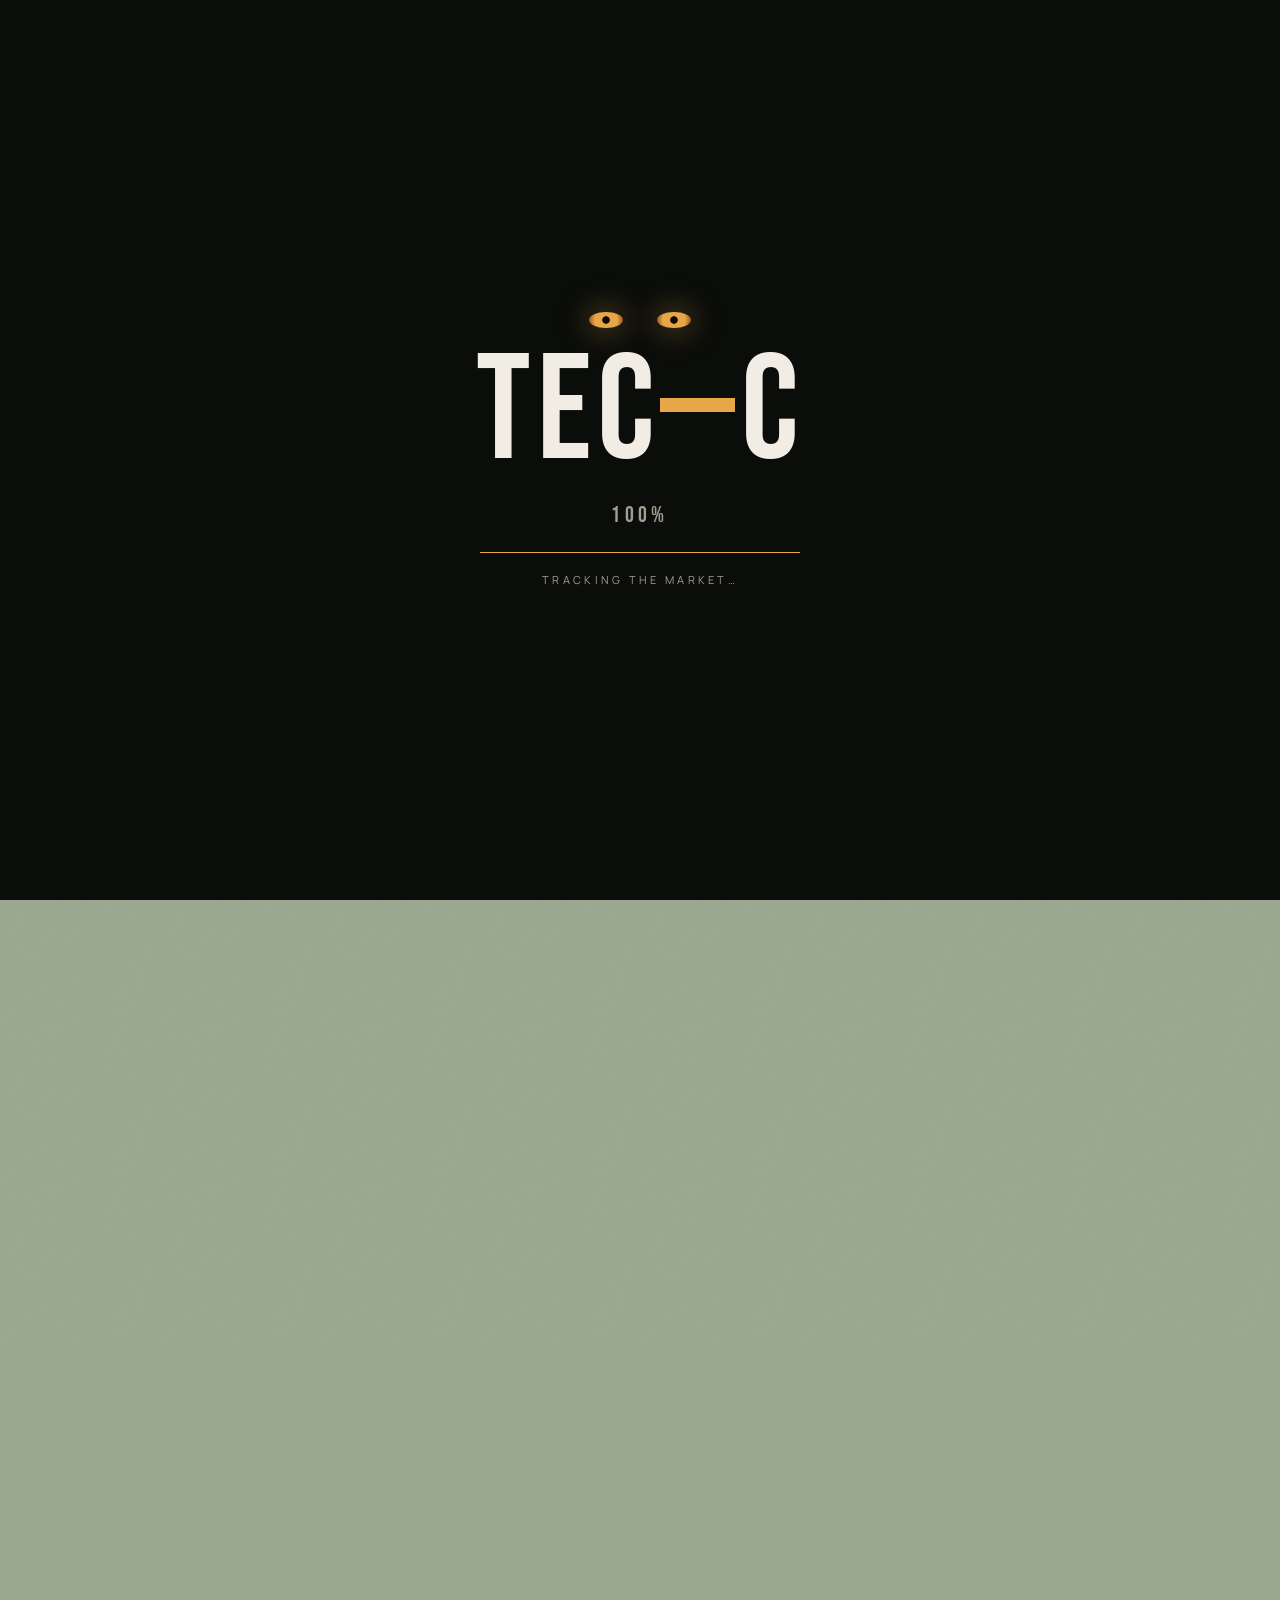
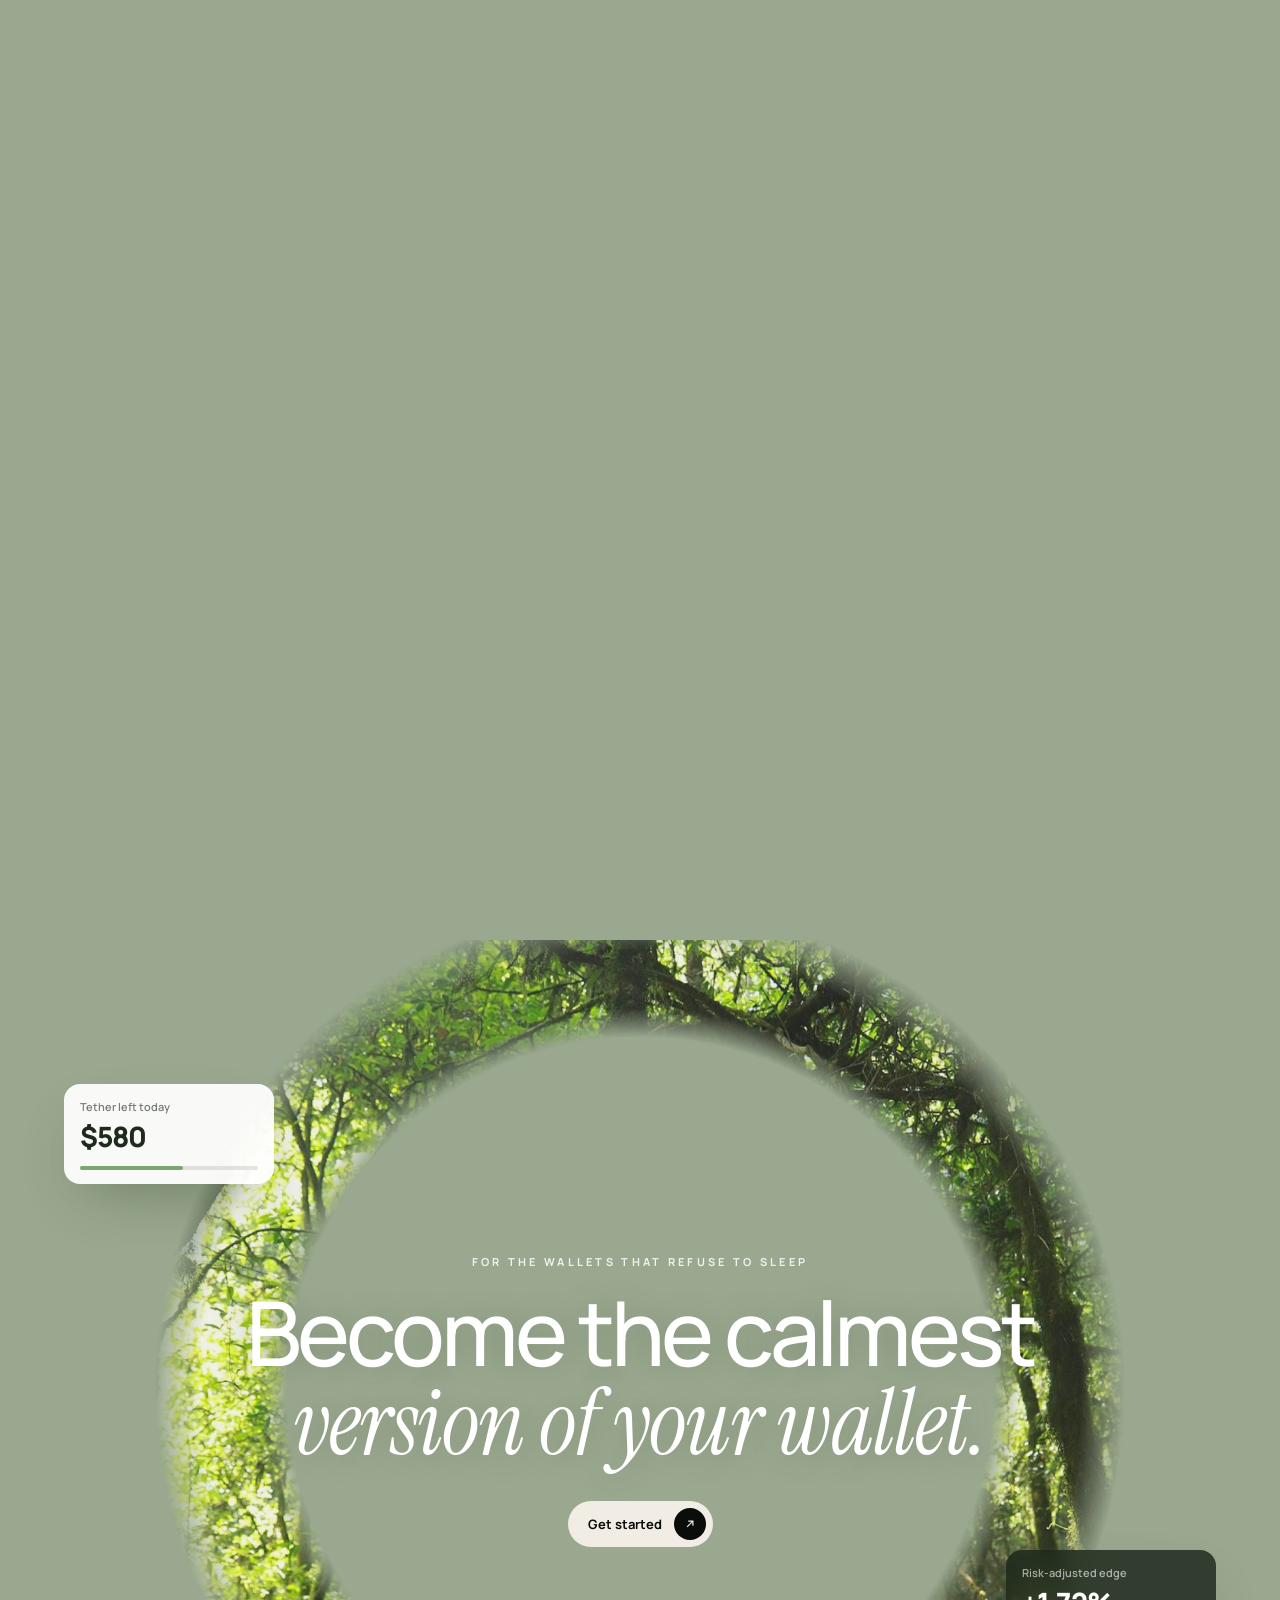
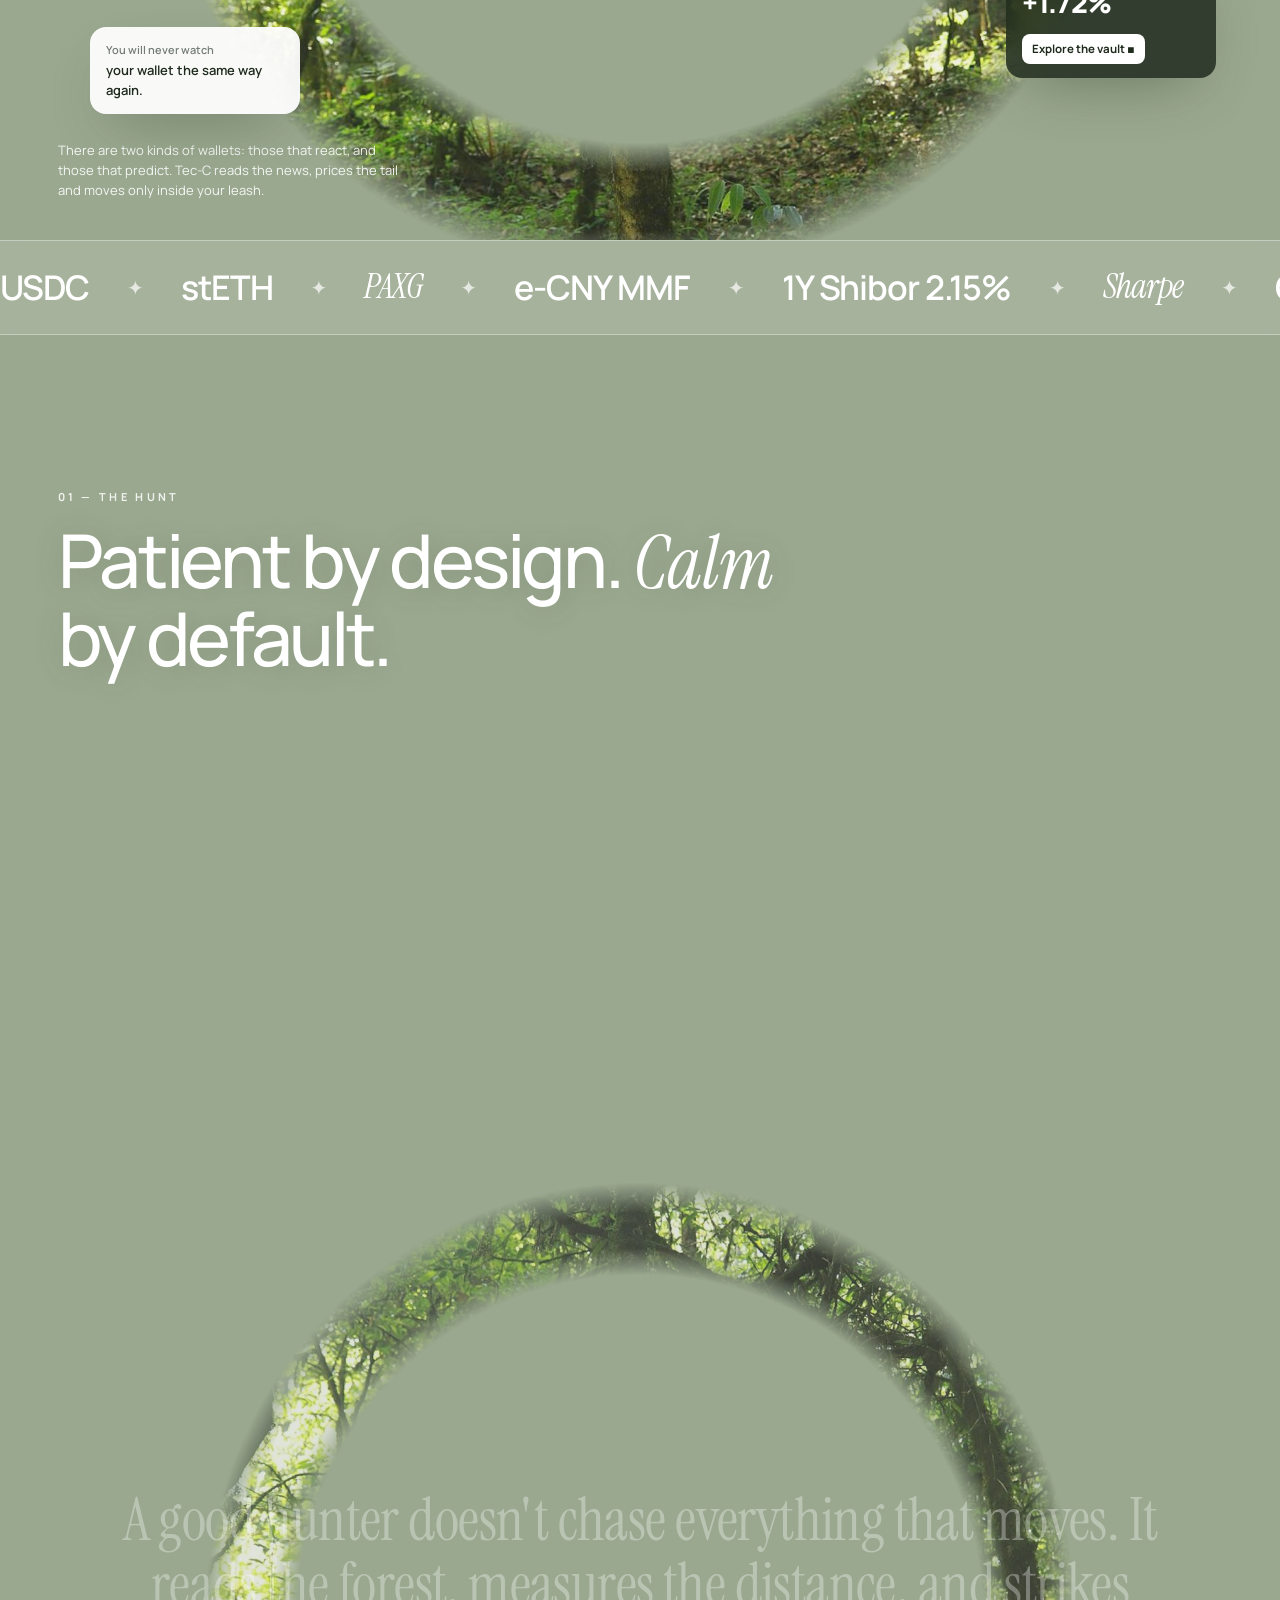
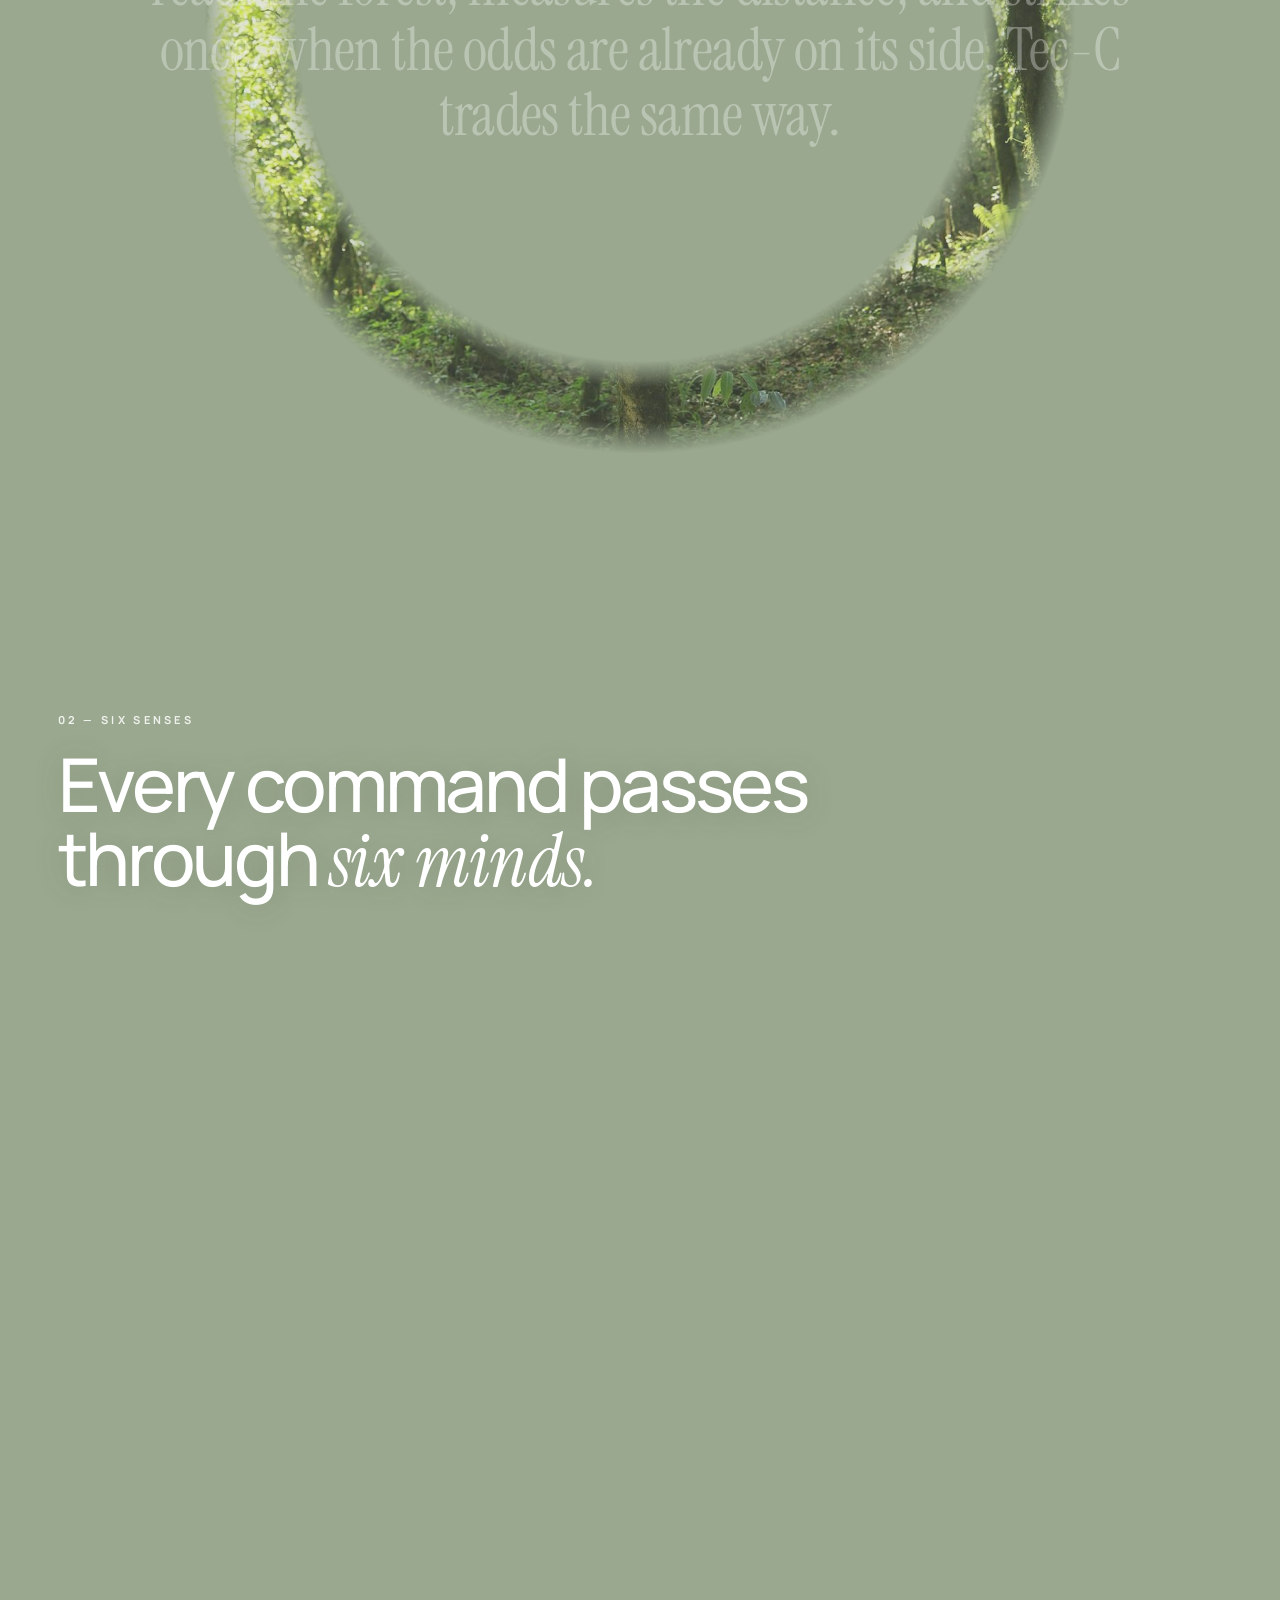
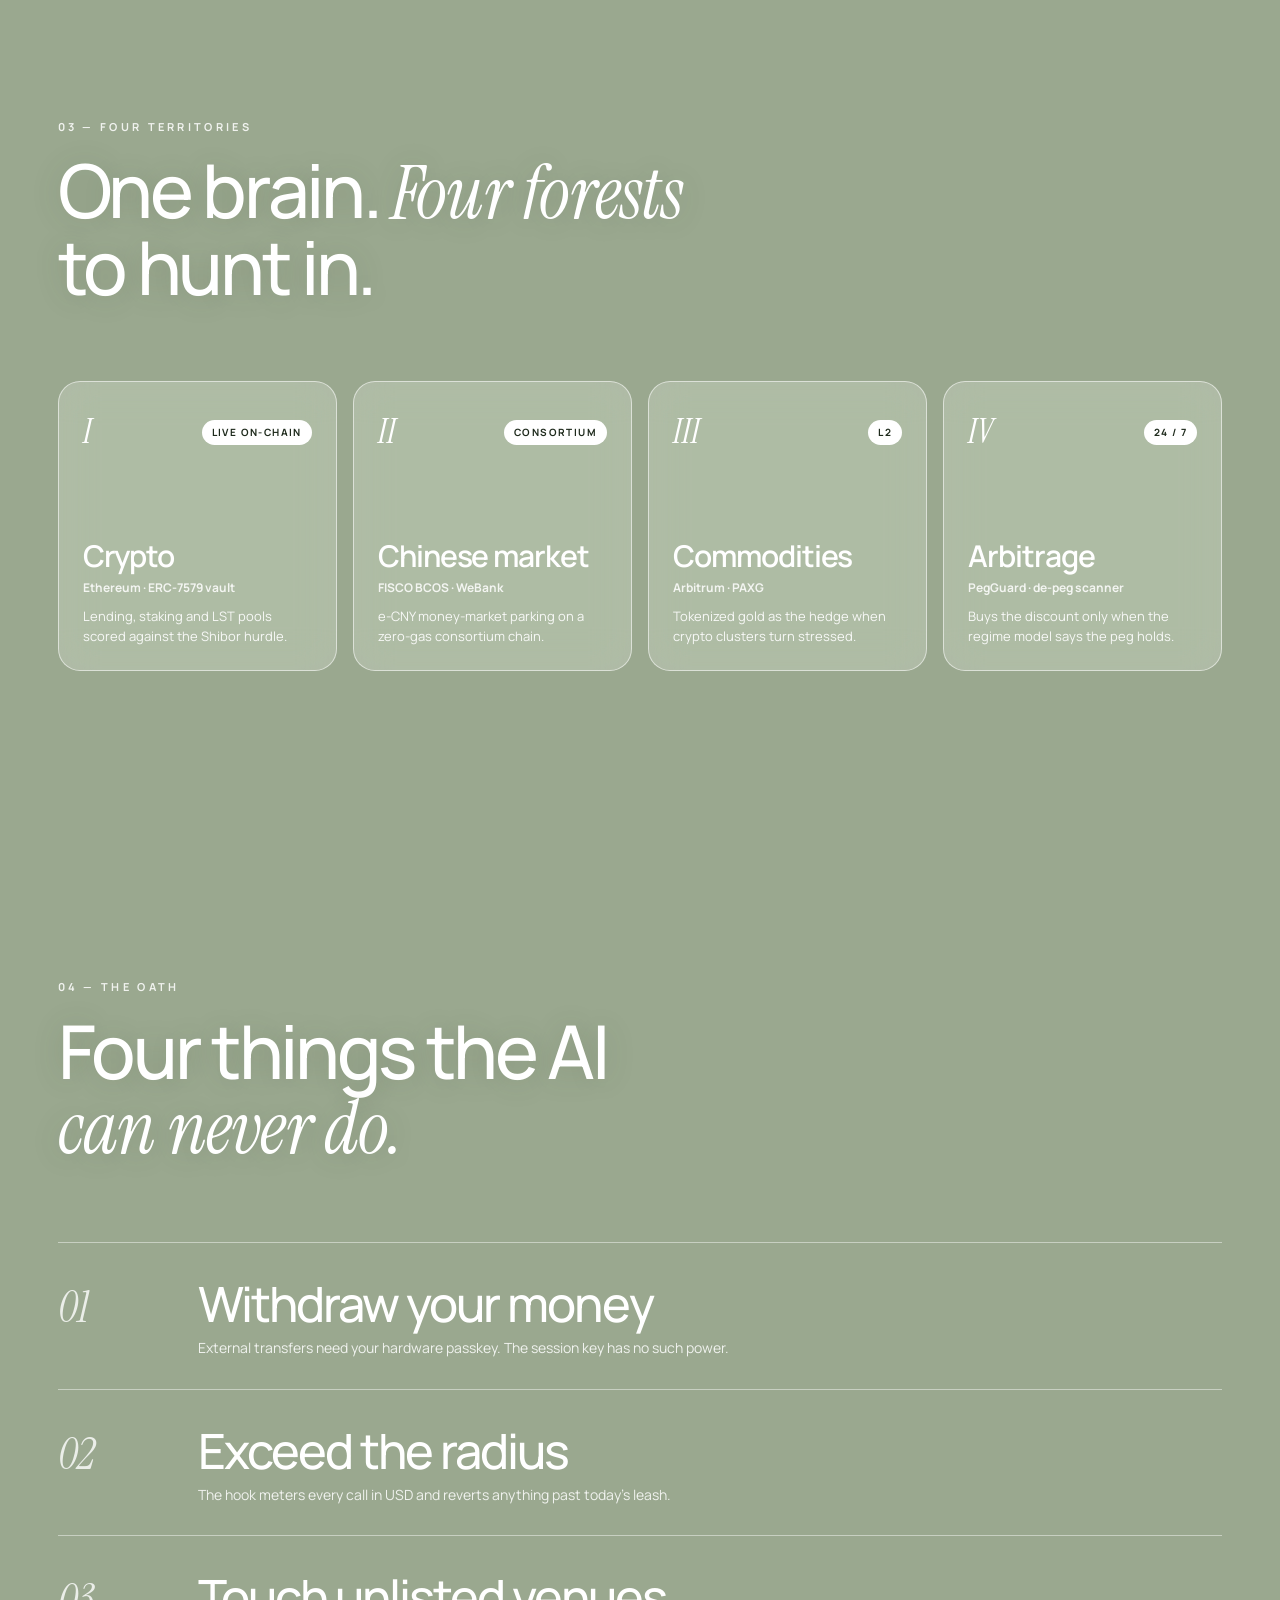
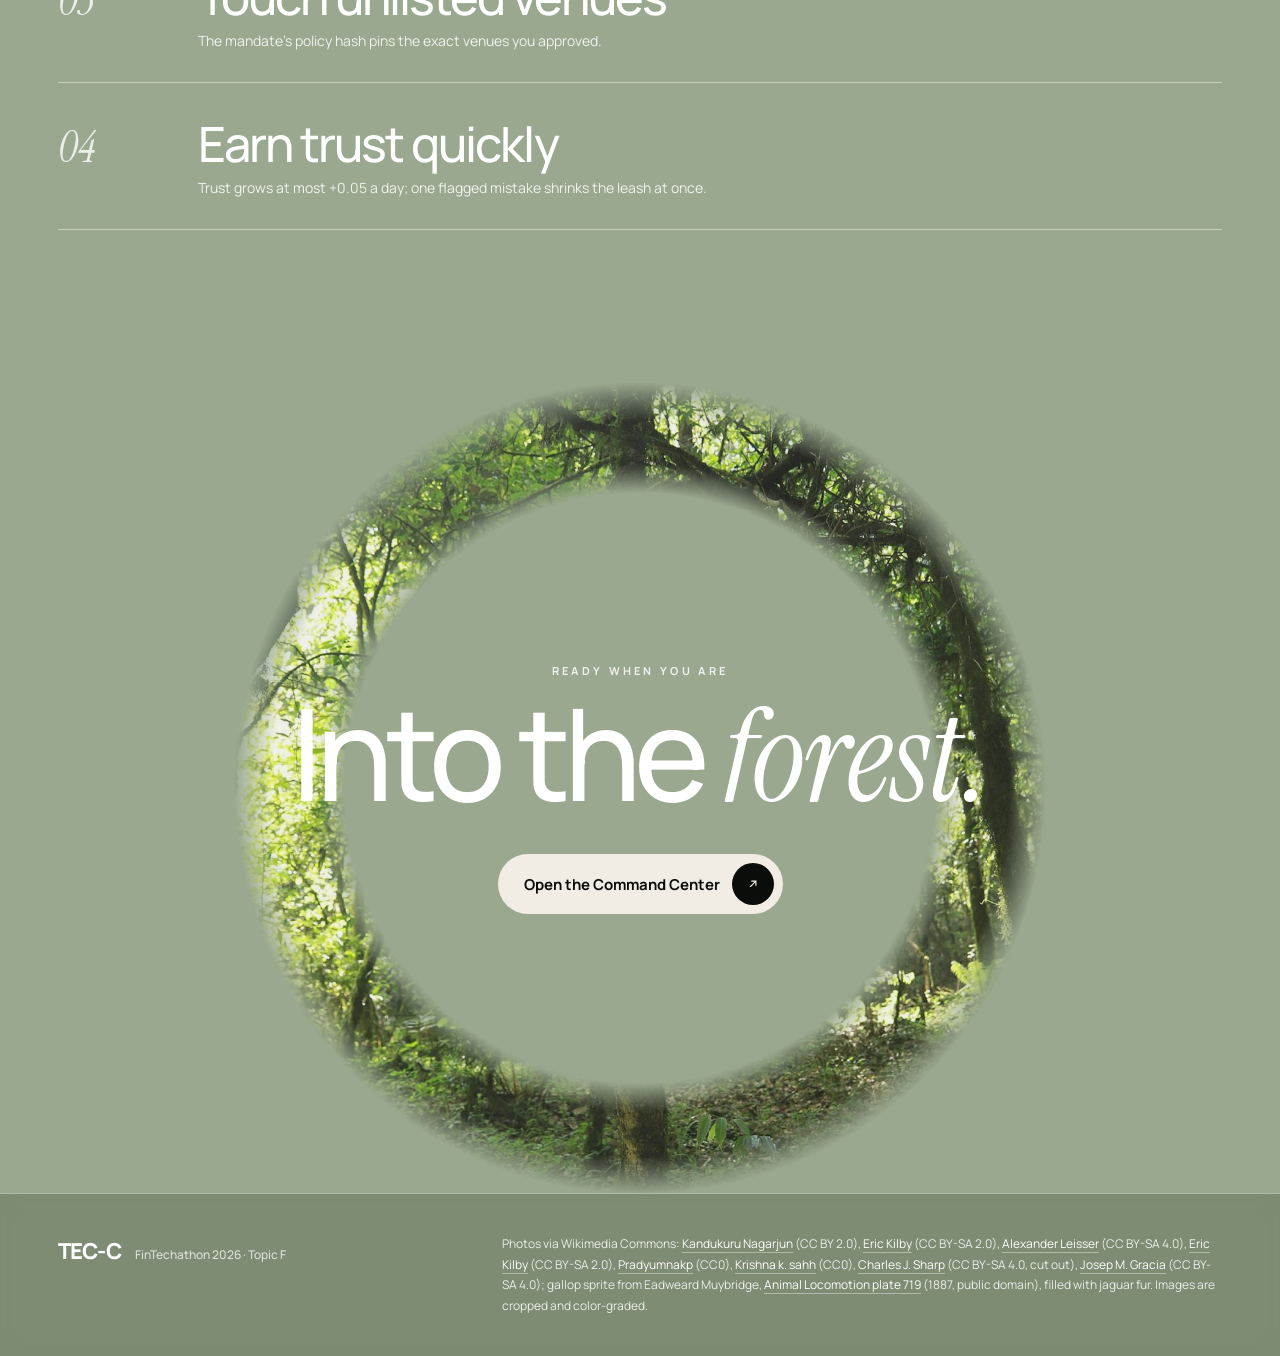
==== web/index.html @ 72a83581 "feat(web): jaguar landing page and jungle Command Center wired to the Brain API Landing: jaguar hero" ====
<!DOCTYPE html>
<html lang="en">
<head>
  <meta charset="utf-8">
  <meta name="viewport" content="width=device-width, initial-scale=1">
  <title>Tec-C · Instinct on a Leash</title>
  <meta name="description" content="Tec-C: an autonomous agent wallet that hunts yield like a jaguar, and never leaves its leash.">
  <link rel="preconnect" href="https://fonts.googleapis.com">
  <link rel="preconnect" href="https://fonts.gstatic.com" crossorigin>
  <link href="https://fonts.googleapis.com/css2?family=Bebas+Neue&family=Instrument+Serif:ital@0;1&family=Manrope:wght@300;400;500;600;700;800&display=swap" rel="stylesheet">
  <link rel="stylesheet" href="assets/css/landing.css?v=21">
</head>
<body class="is-loading">

  <!-- ============ PRELOADER ============ -->
  <div class="preloader" id="preloader" aria-hidden="true">
    <div class="pre-eyes">
      <span class="pre-eye"></span><span class="pre-eye"></span>
    </div>
    <div class="pre-brand">TEC<span>—</span>C</div>
    <div class="pre-count"><span id="pre-num">0</span>%</div>
    <div class="pre-bar"><i id="pre-bar"></i></div>
    <div class="pre-note">tracking the market…</div>
  </div>

  <canvas id="fireflies" aria-hidden="true"></canvas>
  <div class="grain" aria-hidden="true"></div>
  <div class="cursor-dot" id="cursor-dot" aria-hidden="true"></div>
  <div class="cursor-ring" id="cursor-ring" aria-hidden="true"></div>

  <!-- the forest the jaguar disappears into: one light, airy background for everything after the hero -->
  <div class="nature" id="nature" aria-hidden="true">
    <div class="nature-photo"></div>
    <div class="nature-moss nature-moss-l"></div>
    <div class="nature-moss nature-moss-r"></div>
    <div class="nature-haze"></div>
    <div class="nature-leaves" id="nature-leaves"></div>
  </div>

  <!-- ============ HEADER ============ -->
  <header class="site-header" id="site-header">
    <a class="logo" href="#top" aria-label="Tec-C home">
      <svg viewBox="0 0 40 40" class="logo-mark" aria-hidden="true">
        <path d="M6 14 Q20 2 34 14 Q30 28 20 34 Q10 28 6 14Z" fill="none" stroke="currentColor" stroke-width="2"/>
        <ellipse cx="14" cy="17" rx="3.2" ry="2" fill="#E8A64B"/><ellipse cx="26" cy="17" rx="3.2" ry="2" fill="#E8A64B"/>
        <circle cx="14" cy="17" r=".9" fill="#0b0d0a"/><circle cx="26" cy="17" r=".9" fill="#0b0d0a"/>
      </svg>
      <span>TEC-C</span>
    </a>
    <nav class="main-nav">
      <a href="#hunt" data-magnetic>About</a>
      <a href="#senses" data-magnetic>Brain</a>
      <a href="#territories" data-magnetic>Markets</a>
      <a href="#oath" data-magnetic>Safety</a>
    </nav>
    <a class="circle-btn" href="app.html" aria-label="Enter the Command Center" data-magnetic>
      <svg viewBox="0 0 24 24" aria-hidden="true"><path d="M5 12h14M13 6l6 6-6 6" fill="none" stroke="currentColor" stroke-width="1.8" stroke-linecap="round" stroke-linejoin="round"/></svg>
    </a>
  </header>

  <main id="top">

    <!-- ============ HERO SLIDER ============ -->
    <div class="hero-track" id="hero-track">
    <div class="stage" id="stage">
    <section class="hero" id="hero">
      <div class="slides" id="slides">

        <article class="slide is-active" data-index="0">
          <div class="slide-media"><img src="assets/img/jaguar-hero.jpg" alt="A jaguar in profile, watching the dark forest"></div>
          <div class="slide-copy">
            <div class="eyebrow"><span class="eyebrow-line"></span>Autonomous agent wallet</div>
            <h1 class="headline" data-split>Instinct<br>on a leash</h1>
            <div class="copy-cols">
              <p>Tec-C hunts yield across four markets while you sleep: it reads the news, prices the tail risk and moves only when the edge is real.</p>
              <p>Every move it makes happens inside a daily radius your vault enforces on-chain. Bigger leaps wait for your FaceID.</p>
            </div>
            <div class="cta-row">
              <a class="btn-pill" href="app.html" data-magnetic>Enter the vault <span class="sq"><svg viewBox="0 0 24 24"><path d="M7 17 17 7M9 7h8v8" fill="none" stroke="currentColor" stroke-width="2"/></svg></span></a>
              <a class="btn-ghost" href="#hunt">How it hunts</a>
            </div>
          </div>
        </article>

        <article class="slide" data-index="1">
          <div class="slide-media"><img src="assets/img/jaguar-gaze.jpg" alt="Close-up of a jaguar's eyes"></div>
          <div class="slide-copy">
            <div class="eyebrow"><span class="eyebrow-line"></span>NLP risk sentinel</div>
            <h1 class="headline" data-split>Eyes in<br>the dark</h1>
            <div class="copy-cols">
              <p>FinBERT-grade news scoring, Fear &amp; Greed velocity and on-chain stress feed one probability: how likely is this asset to break?</p>
              <p>Backtested on UST 2022, USDC/SVB 2023 and the stETH discount of 2022. It warns before the crowd panics.</p>
            </div>
            <div class="cta-row">
              <a class="btn-pill" href="app.html#opportunities" data-magnetic>See the ratings <span class="sq"><svg viewBox="0 0 24 24"><path d="M7 17 17 7M9 7h8v8" fill="none" stroke="currentColor" stroke-width="2"/></svg></span></a>
              <a class="btn-ghost" href="#senses">Meet the six senses</a>
            </div>
          </div>
        </article>

        <article class="slide" data-index="2">
          <div class="slide-media"><img src="assets/img/jaguar-jungle.jpg" alt="A jaguar moving through green jungle"></div>
          <div class="slide-copy">
            <div class="eyebrow"><span class="eyebrow-line"></span>Econometrics &amp; liquidity</div>
            <h1 class="headline" data-split>Strike only<br>with edge</h1>
            <div class="copy-cols">
              <p>Yield is nothing until it beats the 1Y Shibor hurdle after expected losses, panic-exit cost and your own loss aversion.</p>
              <p>Every candidate carries its Sharpe and CVaR 95%. No edge, no trade: doing nothing is a decision too.</p>
            </div>
            <div class="cta-row">
              <a class="btn-pill" href="app.html" data-magnetic>Ask the Brain <span class="sq"><svg viewBox="0 0 24 24"><path d="M7 17 17 7M9 7h8v8" fill="none" stroke="currentColor" stroke-width="2"/></svg></span></a>
              <a class="btn-ghost" href="#territories">Four territories</a>
            </div>
          </div>
        </article>

        <article class="slide" data-index="3">
          <div class="slide-media"><img src="assets/img/jaguar-roar.jpg" alt="A jaguar roaring"></div>
          <div class="slide-copy">
            <div class="eyebrow"><span class="eyebrow-line"></span>Vault sovereignty</div>
            <h1 class="headline" data-split>The vault<br>never blinks</h1>
            <div class="copy-cols">
              <p>The AI holds a session key, never your funds. A TetherGuardHook meters every move in USD and refuses anything outside the mandate.</p>
              <p>It can never withdraw, never exceed the radius, never touch an unlisted token. Trust is earned slowly and lost fast.</p>
            </div>
            <div class="cta-row">
              <a class="btn-pill" href="app.html#settings" data-magnetic>Set your leash <span class="sq"><svg viewBox="0 0 24 24"><path d="M7 17 17 7M9 7h8v8" fill="none" stroke="currentColor" stroke-width="2"/></svg></span></a>
              <a class="btn-ghost" href="#oath">The four oaths</a>
            </div>
          </div>
        </article>

      </div>

      <div class="spotlight" id="spotlight" aria-hidden="true"></div>

      <!-- vertical index like the reference: 01 — 02 03 04 -->
      <nav class="slide-index" id="slide-index" aria-label="Slides">
        <button class="si is-active" data-go="0"><span class="si-num">01</span><span class="si-track"><i></i></span></button>
        <button class="si" data-go="1"><span class="si-num">02</span><span class="si-track"><i></i></span></button>
        <button class="si" data-go="2"><span class="si-num">03</span><span class="si-track"><i></i></span></button>
        <button class="si" data-go="3"><span class="si-num">04</span><span class="si-track"><i></i></span></button>
      </nav>

      <div class="socials">
        <a href="https://github.com/AhmedFouad15/TEC-C" target="_blank" rel="noopener">GitHub</a>
        <a href="app.html">Command Center</a>
        <a href="#credits">Credits</a>
        <button class="run-toggle" id="run-toggle" title="Switch the run animation">Run: photo</button>
      </div>

      <div class="scroll-hint" aria-hidden="true"><span>Scroll into the forest</span><i></i></div>
    </section>

    <!-- the run: night jungle, a cave mouth, the jaguar charging the camera (photo or 1887 gallop sprite) -->
    <div class="scene-night" id="scene-night" aria-hidden="true">
      <div class="night-bg"></div>
      <svg class="cave-mouth" id="cave-mouth" viewBox="0 0 1000 700" preserveAspectRatio="xMidYMid slice">
        <defs>
          <filter id="rocky" x="-20%" y="-20%" width="140%" height="140%">
            <feTurbulence type="fractalNoise" baseFrequency=".018" numOctaves="4" seed="7" result="n"/>
            <feDisplacementMap in="SourceGraphic" in2="n" scale="70" xChannelSelector="R" yChannelSelector="G"/>
          </filter>
          <filter id="grit"><feTurbulence type="fractalNoise" baseFrequency=".9" numOctaves="2" result="g"/><feColorMatrix type="saturate" values="0"/><feComponentTransfer><feFuncA type="table" tableValues="0 .35"/></feComponentTransfer><feComposite in2="SourceGraphic" operator="in"/></filter>
          <radialGradient id="rock" cx="50%" cy="60%" r="65%"><stop offset=".45" stop-color="#2b3326"/><stop offset=".8" stop-color="#1a2016"/><stop offset="1" stop-color="#0d110b" stop-opacity="0"/></radialGradient>
          <radialGradient id="mouth" cx="50%" cy="58%" r="55%"><stop offset="0" stop-color="#000"/><stop offset=".75" stop-color="#030403"/><stop offset="1" stop-color="#0b0e09"/></radialGradient>
          <linearGradient id="moss" x1="0" y1="0" x2="0" y2="1"><stop offset="0" stop-color="#5f7d45" stop-opacity=".9"/><stop offset="1" stop-color="#2d3b22" stop-opacity="0"/></linearGradient>
        </defs>
        <filter id="soft"><feGaussianBlur stdDeviation="18"/></filter>
        <ellipse cx="505" cy="470" rx="330" ry="260" fill="#000" opacity=".55" filter="url(#soft)"/>
        <path d="M300 700 C270 520 320 360 420 300 C470 272 545 270 600 292 C705 340 750 500 720 700 Z" fill="url(#mouth)" filter="url(#rocky)"/>
        <path d="M300 700 C270 520 320 360 420 300 C470 272 545 270 600 292 C705 340 750 500 720 700 Z" fill="none" stroke="#6f8f52" stroke-opacity=".14" stroke-width="5" filter="url(#rocky)"/>
      </svg>
      <div class="runner" id="runner">
        <img class="runner-photo" src="assets/img/jaguar-run.webp" alt="">
        <div class="runner-sprite"></div>
      </div>
      <div class="seq-caption" id="seq-caption"><span>Into the dark</span></div>
    </div>

    <!-- inside the cave, looking out at the light -->
    <div class="scene-cave" id="scene-cave" aria-hidden="true"><div class="cave-img"></div><div class="seq-caption light"><span>…and out into the forest</span></div></div>
    <div class="flash" id="flash" aria-hidden="true"></div>
    </div>
    </div>

    <!-- ============ INTRO (first light after the jaguar) ============ -->
    <section class="intro" id="intro">
      <div class="intro-arch" aria-hidden="true"></div>
      <div class="intro-inner">
        <div class="kicker">For the wallets that refuse to sleep</div>
        <h2 class="intro-title">Become the calmest<br><em>version of your wallet.</em></h2>
        <a class="btn-pill" href="app.html" data-magnetic>Get started <span class="sq"><svg viewBox="0 0 24 24"><path d="M7 17 17 7M9 7h8v8" fill="none" stroke="currentColor" stroke-width="2"/></svg></span></a>
      </div>
      <div class="intro-card ic-1"><div class="ic-k">Tether left today</div><div class="ic-v">$580</div><div class="ic-bar"><i></i></div></div>
      <div class="intro-card ic-2"><div class="ic-k">You will never watch</div><div class="ic-t">your wallet the same way again.</div></div>
      <div class="intro-card ic-3 dark"><div class="ic-k">Risk-adjusted edge</div><div class="ic-v">+1.72%</div><span class="ic-btn">Explore the vault ▪</span></div>
      <p class="intro-foot">There are two kinds of wallets: those that react, and those that predict. Tec-C reads the news, prices the tail and moves only inside your leash.</p>
    </section>

    <!-- ============ MARQUEE ============ -->
    <div class="marquee" aria-hidden="true">
      <div class="marquee-track">
        <span>USDC</span><b>✦</b><span>stETH</span><b>✦</b><span>PAXG</span><b>✦</b><span>e-CNY MMF</span><b>✦</b><span>1Y Shibor 2.15%</span><b>✦</b><span>Sharpe</span><b>✦</b><span>CVaR 95%</span><b>✦</b><span>ERC-7579</span><b>✦</b><span>FISCO BCOS</span><b>✦</b><span>Arbitrum</span><b>✦</b><span>PegGuard</span><b>✦</b>
        <span>USDC</span><b>✦</b><span>stETH</span><b>✦</b><span>PAXG</span><b>✦</b><span>e-CNY MMF</span><b>✦</b><span>1Y Shibor 2.15%</span><b>✦</b><span>Sharpe</span><b>✦</b><span>CVaR 95%</span><b>✦</b><span>ERC-7579</span><b>✦</b><span>FISCO BCOS</span><b>✦</b><span>Arbitrum</span><b>✦</b><span>PegGuard</span><b>✦</b>
      </div>
    </div>

    <!-- ============ THE HUNT (numbers) ============ -->
    <section class="section hunt" id="hunt">
      <div class="section-head reveal">
        <div class="kicker">01 — The hunt</div>
        <h2>Patient by design. <em>Calm</em><br>by default.</h2>
      </div>
      <div class="stats">
        <div class="stat reveal"><div class="stat-num"><span data-count="500" data-prefix="$">0</span></div><div class="stat-label">daily tether radius, metered in USD on-chain</div></div>
        <div class="stat reveal"><div class="stat-num"><span data-count="6">0</span></div><div class="stat-label">agents in one LangGraph pipeline, every request</div></div>
        <div class="stat reveal"><div class="stat-num"><span data-count="4">0</span></div><div class="stat-label">markets: crypto, China, commodities, arbitrage</div></div>
        <div class="stat reveal"><div class="stat-num"><span data-count="0">0</span></div><div class="stat-label">withdrawal rights for the AI. Ever.</div></div>
      </div>
    </section>

    <!-- ============ STATEMENT (scroll-lit words) ============ -->
    <section class="statement" id="statement">
      <div class="statement-ring" aria-hidden="true"></div>
      <p class="lit-text" id="lit-text">A good hunter doesn't chase everything that moves. It reads the forest, measures the distance, and strikes once, when the odds are already on its side. Tec-C trades the same way.</p>
    </section>

    <!-- ============ SIX SENSES (pipeline) ============ -->
    <section class="section senses" id="senses">
      <div class="section-head reveal">
        <div class="kicker">02 — Six senses</div>
        <h2>Every command passes<br>through <em>six minds.</em></h2>
      </div>
      <div class="pipeline">
        <div class="nodes">
          <div class="node reveal"><div class="node-dot">1</div><h3>Gatekeeper · intake</h3><p>Prompt-injection firewall and a privacy sieve: notes are data, never instructions.</p></div>
          <div class="node reveal"><div class="node-dot">2</div><h3>Profile</h3><p>Your learned self: risk tier, loss aversion λ and the trust τ the Brain has earned.</p></div>
          <div class="node reveal"><div class="node-dot">3</div><h3>NLP risk sentinel</h3><p>Headlines, Fear &amp; Greed and peg stress become a probability of trouble.</p></div>
          <div class="node reveal"><div class="node-dot">4</div><h3>Econometric &amp; liquidity</h3><p>Excess yield over Shibor, expected loss, exit cost, Sharpe and CVaR 95%.</p></div>
          <div class="node reveal"><div class="node-dot">5</div><h3>Gatekeeper · aggregator</h3><p>Weighs it all: proceed, split, wait, or ask you for a FaceID breakout.</p></div>
          <div class="node reveal"><div class="node-dot">6</div><h3>Web3 executor</h3><p>Signs with a session key; the vault's hook checks the radius before anything moves.</p></div>
        </div>
      </div>
    </section>

    <!-- ============ TERRITORIES (bridge into the green app theme) ============ -->
    <section class="section territories" id="territories">
      <div class="terr-band" aria-hidden="true"></div>
      <div class="section-head reveal">
        <div class="kicker">03 — Four territories</div>
        <h2>One brain. <em>Four forests</em><br>to hunt in.</h2>
      </div>
      <div class="terr-grid">
        <a class="terr reveal" href="app.html" data-tilt>
          <div class="terr-top"><span class="terr-n">I</span><span class="chip">Live on-chain</span></div>
          <h3>Crypto</h3><div class="terr-chain">Ethereum · ERC-7579 vault</div>
          <p>Lending, staking and LST pools scored against the Shibor hurdle.</p>
        </a>
        <a class="terr reveal" href="app.html" data-tilt>
          <div class="terr-top"><span class="terr-n">II</span><span class="chip">Consortium</span></div>
          <h3>Chinese market</h3><div class="terr-chain">FISCO BCOS · WeBank</div>
          <p>e-CNY money-market parking on a zero-gas consortium chain.</p>
        </a>
        <a class="terr reveal" href="app.html" data-tilt>
          <div class="terr-top"><span class="terr-n">III</span><span class="chip">L2</span></div>
          <h3>Commodities</h3><div class="terr-chain">Arbitrum · PAXG</div>
          <p>Tokenized gold as the hedge when crypto clusters turn stressed.</p>
        </a>
        <a class="terr reveal" href="app.html" data-tilt>
          <div class="terr-top"><span class="terr-n">IV</span><span class="chip chip-amber">24 / 7</span></div>
          <h3>Arbitrage</h3><div class="terr-chain">PegGuard · de-peg scanner</div>
          <p>Buys the discount only when the regime model says the peg holds.</p>
        </a>
      </div>
    </section>

    <!-- ============ THE OATH ============ -->
    <section class="section oath" id="oath">
      <div class="section-head reveal">
        <div class="kicker">04 — The oath</div>
        <h2>Four things the AI<br><em>can never do.</em></h2>
      </div>
      <ol class="oath-list">
        <li class="reveal"><span>01</span><div><h3>Withdraw your money</h3><p>External transfers need your hardware passkey. The session key has no such power.</p></div></li>
        <li class="reveal"><span>02</span><div><h3>Exceed the radius</h3><p>The hook meters every call in USD and reverts anything past today's leash.</p></div></li>
        <li class="reveal"><span>03</span><div><h3>Touch unlisted venues</h3><p>The mandate's policy hash pins the exact venues you approved.</p></div></li>
        <li class="reveal"><span>04</span><div><h3>Earn trust quickly</h3><p>Trust grows at most +0.05 a day; one flagged mistake shrinks the leash at once.</p></div></li>
      </ol>
    </section>

    <!-- ============ CTA ============ -->
    <section class="cta" id="cta">
      <div class="cta-arch" aria-hidden="true"></div>
      <div class="cta-inner reveal">
        <div class="kicker">Ready when you are</div>
        <h2 class="cta-title">Into the <em>forest.</em></h2>
        <a class="btn-pill btn-xl" href="app.html" data-magnetic>Open the Command Center <span class="sq"><svg viewBox="0 0 24 24"><path d="M7 17 17 7M9 7h8v8" fill="none" stroke="currentColor" stroke-width="2"/></svg></span></a>
      </div>
    </section>
  </main>

  <footer class="footer" id="credits">
    <div class="foot-brand">TEC-C <span>FinTechathon 2026 · Topic F</span></div>
    <div class="foot-credits">
      Photos via Wikimedia Commons:
      <a href="https://commons.wikimedia.org/wiki/File:Portrait_of_a_jaguar_(52303287835).jpg" target="_blank" rel="noopener">Kandukuru Nagarjun</a> (CC BY 2.0),
      <a href="https://commons.wikimedia.org/wiki/File:Jaguar_Closeup_Portrait_(22933753555).jpg" target="_blank" rel="noopener">Eric Kilby</a> (CC BY-SA 2.0),
      <a href="https://commons.wikimedia.org/wiki/File:Jaguar_portrait,_Tiergarten_Sch%C3%B6nbrunn.jpg" target="_blank" rel="noopener">Alexander Leisser</a> (CC BY-SA 4.0),
      <a href="https://commons.wikimedia.org/wiki/File:Smiling_Jaguar_Portrait_(8231275312).jpg" target="_blank" rel="noopener">Eric Kilby</a> (CC BY-SA 2.0),
      <a href="https://commons.wikimedia.org/wiki/File:Mystic_Layers_of_Agumbe.jpg" target="_blank" rel="noopener">Pradyumnakp</a> (CC0),
      <a href="https://commons.wikimedia.org/wiki/File:Moss-covered_tree_trunks_in_a_dense_forest_understory.jpg" target="_blank" rel="noopener">Krishna k. sahh</a> (CC0),
      <a href="https://commons.wikimedia.org/wiki/File:Jaguar_(Panthera_onca_palustris)_male_Three_Brothers_River_2.jpg" target="_blank" rel="noopener">Charles J. Sharp</a> (CC BY-SA 4.0, cut out),
      <a href="https://commons.wikimedia.org/wiki/File:KITUM_-_View_from_inside_Kitum_Cave_towards_the_entrance,_Kenya,_2012.jpg" target="_blank" rel="noopener">Josep M. Gracia</a> (CC BY-SA 4.0);
      gallop sprite from Eadweard Muybridge, <a href="https://commons.wikimedia.org/wiki/File:Cat_galloping_(rbm-QP301M8-1887-719).jpg" target="_blank" rel="noopener">Animal Locomotion plate 719</a> (1887, public domain), filled with jaguar fur.
      Images are cropped and color-graded.
    </div>
  </footer>

  <script src="assets/js/landing.js?v=21"></script>
</body>
</html>
---- web/assets/css/landing.css ----
/* Tec-C landing — "Instinct on a leash"
   Dark amber jaguar hero that slowly turns into the green jungle of the Command Center. */

:root {
  --ink: #0b0d0a;
  --ink-2: #121510;
  --bone: #f1ede4;
  --muted: #a39e92;
  --amber: #e8a64b;
  --amber-deep: #b86b1f;
  --moss: #8fb573;
  --lime: #cde38a;
  --sage: #b9c4ae;
  --line: rgba(241, 237, 228, 0.14);
  --sage-2: #9aa88f;
  --display: 'Bebas Neue', 'Oswald', Impact, sans-serif;
  --serif: 'Instrument Serif', Georgia, serif;
  --sans: 'Manrope', system-ui, -apple-system, 'Segoe UI', sans-serif;
  --ease: cubic-bezier(.77, 0, .175, 1);
  --ease-out: cubic-bezier(.16, 1, .3, 1);
  --gutter: clamp(16px, 4.5vw, 64px);
}

* { margin: 0; padding: 0; box-sizing: border-box; }
html { scroll-behavior: smooth; }
body {
  background: #9aa88f;
  color: var(--bone);
  font-family: var(--sans);
  font-size: 15px;
  line-height: 1.55;
  overflow-x: hidden;
  -webkit-font-smoothing: antialiased;
}
body.is-loading { overflow: hidden; }
a { color: inherit; text-decoration: none; }
button { font: inherit; color: inherit; background: none; border: 0; cursor: pointer; }
img { display: block; max-width: 100%; }
em { font-family: var(--serif); font-style: italic; font-weight: 400; color: var(--amber); }

/* ---------- preloader ---------- */
.preloader {
  position: fixed; inset: 0; z-index: 1000;
  background: var(--ink);
  display: flex; flex-direction: column; align-items: center; justify-content: center; gap: 18px;
  transition: transform 1.1s var(--ease);
}
.preloader.done { transform: translateY(-100%); }
.pre-eyes { display: flex; gap: 34px; }
.pre-eye {
  width: 34px; height: 16px; border-radius: 50%;
  background: radial-gradient(circle at 50% 50%, #120a02 0 18%, var(--amber) 22% 60%, #7a3e0c 100%);
  box-shadow: 0 0 30px rgba(232, 166, 75, .55);
  animation: blink 2.6s infinite;
}
@keyframes blink { 0%, 44%, 52%, 100% { transform: scaleY(1); } 48% { transform: scaleY(.08); } }
.pre-brand { font-family: var(--display); font-size: clamp(64px, 12vw, 150px); letter-spacing: .04em; line-height: .9; }
.pre-brand span { color: var(--amber); }
.pre-count { font-family: var(--display); font-size: 22px; letter-spacing: .2em; color: var(--muted); }
.pre-bar { width: min(320px, 70vw); height: 1px; background: var(--line); overflow: hidden; }
.pre-bar i { display: block; height: 100%; width: 0; background: var(--amber); transition: width .2s linear; }
.pre-note { font-size: 11px; letter-spacing: .3em; text-transform: uppercase; color: var(--muted); }

/* ---------- ambient layers ---------- */
#fireflies { position: fixed; inset: 0; z-index: 6; pointer-events: none; }
.grain {
  position: fixed; inset: -50%; z-index: 7; pointer-events: none; opacity: .06;
  background-image: url("data:image/svg+xml;utf8,<svg xmlns='http://www.w3.org/2000/svg' width='160' height='160'><filter id='n'><feTurbulence type='fractalNoise' baseFrequency='.9' numOctaves='3' stitchTiles='stitch'/></filter><rect width='100%' height='100%' filter='url(%23n)'/></svg>");
  animation: grain 1s steps(6) infinite;
}
@keyframes grain {
  0% { transform: translate(0, 0); } 20% { transform: translate(-3%, 2%); } 40% { transform: translate(2%, -3%); }
  60% { transform: translate(-2%, -1%); } 80% { transform: translate(3%, 3%); } 100% { transform: translate(0, 0); }
}
.cursor-dot, .cursor-ring { position: fixed; top: 0; left: 0; z-index: 999; pointer-events: none; border-radius: 50%; }
.cursor-dot { width: 6px; height: 6px; background: var(--amber); margin: -3px 0 0 -3px; }
.cursor-ring {
  width: 38px; height: 38px; margin: -19px 0 0 -19px; border: 1px solid rgba(232, 166, 75, .55);
  transition: width .3s var(--ease-out), height .3s var(--ease-out), margin .3s var(--ease-out), background .3s, border-color .3s;
}
.cursor-ring.hover { width: 70px; height: 70px; margin: -35px 0 0 -35px; background: rgba(232, 166, 75, .12); border-color: transparent; }
@media (hover: none) { .cursor-dot, .cursor-ring { display: none; } }

/* ---------- header ---------- */
.site-header {
  position: fixed; top: 0; left: 0; right: 0; z-index: 50;
  display: flex; align-items: center; justify-content: space-between; gap: 20px;
  padding: 26px var(--gutter);
  transition: padding .4s var(--ease-out), background .4s;
}
.site-header.scrolled { padding-top: 14px; padding-bottom: 14px; background: linear-gradient(rgba(11, 13, 10, .85), rgba(11, 13, 10, 0)); }
.logo { display: flex; align-items: center; gap: 10px; font-family: var(--display); font-size: 30px; letter-spacing: .06em; }
.logo-mark { width: 34px; height: 34px; color: var(--bone); }
.main-nav { display: flex; gap: 38px; margin-left: auto; font-size: 13px; font-weight: 600; letter-spacing: .04em; }
.main-nav a { position: relative; padding: 4px 0; }
.main-nav a::after {
  content: ""; position: absolute; left: 0; right: 0; bottom: 0; height: 1px; background: var(--amber);
  transform: scaleX(0); transform-origin: right; transition: transform .45s var(--ease-out);
}
.main-nav a:hover::after { transform: scaleX(1); transform-origin: left; }
.circle-btn {
  width: 46px; height: 46px; border-radius: 50%; border: 1px solid rgba(241, 237, 228, .6);
  display: grid; place-items: center; transition: background .3s, color .3s, transform .3s;
}
.circle-btn svg { width: 18px; height: 18px; }
.circle-btn:hover { background: var(--bone); color: var(--ink); }

/* ---------- hero ---------- */
.hero { position: relative; height: 100vh; min-height: 640px; overflow: hidden; background: var(--ink); }
.slides { position: absolute; inset: 0; }
.slide { position: absolute; inset: 0; pointer-events: none; }
.slide.is-active { pointer-events: auto; }
.slide-media {
  position: absolute; inset: 0; overflow: hidden;
  clip-path: inset(0 0 0 100%);
  transition: clip-path 1.3s var(--ease);
}
.slide.is-active .slide-media, .slide.is-leaving .slide-media { clip-path: inset(0 0 0 0); }
.slide.is-leaving { z-index: 0; }
.slide.is-active { z-index: 1; }
.slide-media img {
  position: absolute; inset: -4%; width: 108%; height: 108%; object-fit: cover; object-position: 30% 40%;
  filter: saturate(1.08) contrast(1.06) brightness(.82);
  transform: translateX(var(--shift, 0)) scaleX(var(--flip, 1)) scale(1.18) translate3d(var(--px, 0), var(--py, 0), 0);
  transition: transform 7s cubic-bezier(.2, .6, .2, 1);
}
.slide.is-active .slide-media img { transform: translateX(var(--shift, 0)) scaleX(var(--flip, 1)) scale(1.04) translate3d(var(--px, 0), var(--py, 0), 0); }
.slide[data-index="1"] .slide-media img { --shift: -20%; object-position: 50% 40%; }
.slide[data-index="2"] .slide-media img { --flip: -1; --shift: -12%; }
.slide[data-index="3"] .slide-media img { --shift: -22%; object-position: 50% 30%; }
.slide-media::after {
  content: ""; position: absolute; inset: 0;
  background:
    linear-gradient(90deg, rgba(11, 13, 10, .25) 0%, rgba(11, 13, 10, .1) 30%, rgba(11, 13, 10, .82) 55%, rgba(11, 13, 10, .95) 100%),
    linear-gradient(0deg, rgba(11, 13, 10, .9) 0%, rgba(11, 13, 10, 0) 35%),
    radial-gradient(ellipse at 30% 45%, rgba(232, 166, 75, .12), transparent 60%);
}
.spotlight {
  position: absolute; inset: 0; z-index: 2; pointer-events: none; mix-blend-mode: soft-light;
  background: radial-gradient(420px circle at var(--mx, 30%) var(--my, 45%), rgba(255, 210, 150, .45), transparent 70%);
}

.slide-copy {
  position: absolute; z-index: 3; right: var(--gutter); top: 50%; transform: translateY(-38%);
  width: min(560px, 46vw);
}
.eyebrow {
  display: flex; align-items: center; gap: 14px; margin-bottom: 18px;
  font-size: 11px; font-weight: 700; letter-spacing: .32em; text-transform: uppercase; color: var(--amber);
  opacity: 0; transform: translateY(14px); transition: opacity .8s .5s, transform .8s .5s var(--ease-out);
}
.eyebrow-line { width: 0; height: 1px; background: var(--amber); transition: width 1s .6s var(--ease-out); }
.slide.is-active .eyebrow { opacity: 1; transform: none; }
.slide.is-active .eyebrow-line { width: 42px; }
.headline {
  font-family: var(--display); font-weight: 400; text-transform: uppercase;
  font-size: clamp(52px, min(8.4vw, 15vh), 132px); line-height: .9; letter-spacing: .01em;
}
.headline .w { display: inline-block; overflow: hidden; vertical-align: top; padding-bottom: .04em; }
.headline .ch { display: inline-block; transform: translateY(110%) rotate(6deg); transition: transform 1s var(--ease-out); }
.slide.is-active .headline .ch { transform: none; }
.copy-cols { display: grid; grid-template-columns: 1fr 1fr; gap: 26px; margin-top: 26px; font-size: 13px; color: #cfc9bc; }
.copy-cols p { opacity: 0; transform: translateY(18px); transition: opacity .9s, transform .9s var(--ease-out); }
.slide.is-active .copy-cols p:nth-child(1) { opacity: 1; transform: none; transition-delay: .9s; }
.slide.is-active .copy-cols p:nth-child(2) { opacity: 1; transform: none; transition-delay: 1.02s; }
.cta-row { display: flex; gap: 16px; align-items: center; margin-top: 34px; flex-wrap: wrap; opacity: 0; transform: translateY(18px); transition: opacity .9s 1.15s, transform .9s 1.15s var(--ease-out); }
.slide.is-active .cta-row { opacity: 1; transform: none; }

.btn-pill {
  display: inline-flex; align-items: center; gap: 12px;
  background: var(--bone); color: var(--ink); font-weight: 700; font-size: 13px;
  padding: 7px 7px 7px 20px; border-radius: 999px;
  transition: background .3s, box-shadow .3s;
}
.btn-pill .sq { width: 32px; height: 32px; border-radius: 50%; background: var(--ink); color: var(--bone); display: grid; place-items: center; transition: transform .45s var(--ease-out); }
.btn-pill .sq svg { width: 14px; height: 14px; }
.btn-pill:hover { background: var(--amber); box-shadow: 0 10px 40px -10px rgba(232, 166, 75, .6); }
.btn-pill:hover .sq { transform: rotate(45deg); }
.btn-ghost { font-size: 13px; font-weight: 600; border-bottom: 1px solid var(--line); padding-bottom: 3px; transition: border-color .3s, color .3s; }
.btn-ghost:hover { color: var(--amber); border-color: var(--amber); }

.slide-index { position: absolute; z-index: 4; left: var(--gutter); top: 50%; transform: translateY(-10%); display: flex; flex-direction: column; gap: 6px; }
.si { display: flex; flex-direction: column; align-items: flex-start; gap: 8px; padding: 4px 0; font-family: var(--display); color: #d6d0c3; }
.si-num { font-size: 15px; text-shadow: 0 1px 8px rgba(0,0,0,.8); letter-spacing: .1em; transition: font-size .5s var(--ease-out), color .5s; }
.si-track { width: 1px; height: 0; background: var(--line); position: relative; overflow: hidden; margin-left: 8px; transition: height .6s var(--ease-out); }
.si-track i { position: absolute; left: 0; top: 0; width: 100%; height: 0; background: var(--bone); }
.si.is-active .si-num { font-size: 30px; color: var(--bone); }
.si.is-active .si-track { height: 90px; }
.si:hover .si-num { color: var(--bone); }

.socials { position: absolute; z-index: 4; left: var(--gutter); bottom: 34px; display: flex; gap: 34px; font-size: 12px; font-weight: 600; }
.socials a { opacity: .8; transition: opacity .3s, color .3s; }
.socials a:hover { opacity: 1; color: var(--amber); }
.scroll-hint { position: absolute; z-index: 4; right: var(--gutter); bottom: 34px; display: flex; align-items: center; gap: 14px; font-size: 11px; letter-spacing: .22em; text-transform: uppercase; color: var(--muted); }
.scroll-hint i { width: 1px; height: 46px; background: var(--line); position: relative; overflow: hidden; }
.scroll-hint i::after { content: ""; position: absolute; left: 0; top: -40%; width: 100%; height: 40%; background: var(--amber); animation: drip 1.8s var(--ease) infinite; }
@keyframes drip { to { top: 100%; } }

/* ---------- hero → run → cave → forest ---------- */
/* A tall track with a sticky stage. Scroll progress p (0..1) drives everything in landing.js:
   hero fades → night jungle with a cave mouth → the jaguar charges the camera until it fills the frame (black)
   → inside the cave, the light at the exit rushes closer → a flash of green light → the forest sections. */
.hero-track { position: relative; z-index: 5; height: 460vh; }
.stage { position: sticky; top: 0; height: 100vh; min-height: 560px; overflow: hidden; background: #050605; }
.stage > * { position: absolute; inset: 0; }
.stage .hero { height: 100%; min-height: 0; will-change: opacity, transform; }
.scene-night, .scene-cave, .flash { opacity: 0; pointer-events: none; }
.night-bg { position: absolute; inset: -5%; background: url(../img/moss-forest.jpg) center 40% / cover; filter: brightness(.42) saturate(.8) hue-rotate(20deg) contrast(1.1); transform: scale(var(--cam, 1)); transform-origin: 50% 60%; }
.night-bg::after { content: ""; position: absolute; inset: 0; background: radial-gradient(ellipse at 50% 60%, transparent 20%, rgba(0, 0, 0, .75) 75%); }
.cave-mouth { position: absolute; inset: 0; width: 100%; height: 100%; transform: scale(var(--cam, 1)); transform-origin: 50% 66%; will-change: transform; }
.runner { position: absolute; left: 0; top: 0; width: 100%; height: 100%; pointer-events: none; }
.runner > * { position: absolute; left: 50%; top: 60%; will-change: transform; filter: brightness(var(--rb, .8)) contrast(1.08) saturate(.9) drop-shadow(0 30px 40px rgba(0, 0, 0, .7)); }
.runner-photo { width: min(48vw, 70vh); transform: translate(-50%, -50%) translate(var(--rx, 0), var(--ry, 0)) rotate(var(--rr, 0deg)) scale(var(--rs, .2)); }
.runner-sprite {
  width: min(44vw, 64vh); aspect-ratio: 480 / 250; background: url(../img/jaguar-gallop-sprite.webp) 0 0 / 1900% 100% no-repeat;
  transform: translate(-50%, -50%) translate(var(--rx, 0), var(--ry, 0)) rotate(var(--rr, 0deg)) scale(var(--rs, .2)); display: none;
}
.run-sprite .runner-sprite { display: block; }
.run-sprite .runner-photo { display: none; }
.seq-caption { position: absolute; left: 0; right: 0; bottom: 12vh; text-align: center; font-family: var(--serif); font-style: italic; font-size: clamp(26px, 3.6vw, 48px); color: rgba(241, 237, 228, .9); opacity: var(--co, 0); transform: translateY(calc((1 - var(--co, 0)) * 20px)); }
.seq-caption.light { color: #fff; text-shadow: 0 2px 30px rgba(0, 0, 0, .5); }
.cave-img { position: absolute; inset: 0; background: url(../img/cave-exit.jpg) 60% 25% / cover; transform: scale(var(--cz, 1)); transform-origin: 60% 22%; filter: brightness(var(--cb, .4)) saturate(1.1); will-change: transform; }
.flash { background: radial-gradient(circle at 60% 30%, #fbfff2, #dfeccd 40%, #a9b79d 100%); }

.nature { position: fixed; inset: 0; z-index: 0; overflow: hidden; background: var(--sage-2); }
.nature-photo {
  position: absolute; inset: -8%;
  background: url(../img/mist-canopy.jpg) center 40% / cover no-repeat;
  filter: saturate(.6) brightness(.98) contrast(.95);
  transform: translateY(var(--ny, 0)) scale(1.06);
}
.nature-haze { position: absolute; inset: 0; background:
  radial-gradient(ellipse at 50% 45%, rgba(200, 210, 190, .28), transparent 65%),
  linear-gradient(180deg, rgba(118, 134, 106, .62), rgba(112, 128, 100, .6) 55%, rgba(96, 114, 88, .7)); }
.nature-moss {
  position: absolute; width: 58vw; height: 90vh; background: url(../img/moss-forest.jpg) center / cover;
  filter: saturate(1.15) brightness(.95);
  -webkit-mask-image: radial-gradient(closest-side, #000 25%, transparent 100%); mask-image: radial-gradient(closest-side, #000 25%, transparent 100%);
  opacity: .75; animation: breathe 16s ease-in-out infinite alternate;
}
.nature-moss-l { left: -24vw; bottom: -34vh; }
.nature-moss-r { right: -26vw; top: -30vh; animation-delay: -8s; }
@keyframes breathe { from { transform: scale(1) rotate(0deg); } to { transform: scale(1.12) rotate(5deg); } }
.nature-leaves { position: absolute; inset: 0; }
.nleaf { position: absolute; top: -60px; animation: fall linear infinite; }
.nleaf svg { width: 100%; height: 100%; animation: sway ease-in-out infinite alternate; }
@keyframes fall { to { transform: translateY(115vh); } }
@keyframes sway { from { transform: rotate(-35deg) translateX(-20px); } to { transform: rotate(35deg) translateX(20px); } }

/* everything after the hero: one airy palette — light sage air, clear white type, white cards */
main > :not(.hero-track) { position: relative; z-index: 4; }
.on-light .site-header .main-nav a::after { background: #fff; }
.on-light .cursor-dot { background: #fff; }
.on-light .cursor-ring { border-color: rgba(255, 255, 255, .7); }
.on-light .cursor-ring.hover { background: rgba(255, 255, 255, .18); }

/* intro — straight out of the reference: centred serif headline, white pill, floating cards */
.intro { min-height: 100vh; display: grid; place-items: center; text-align: center; padding: 140px var(--gutter) 120px; overflow: hidden; }
.intro-arch {
  position: absolute; left: 50%; top: 50%; width: min(980px, 110vw, 125vh); aspect-ratio: 1; transform: translate(-50%, -50%);
  border-radius: 50%; background: url(../img/moss-forest.jpg) center / cover;
  -webkit-mask-image: radial-gradient(circle closest-side, transparent 72%, #000 78%, #000 90%, transparent 99%); mask-image: radial-gradient(circle closest-side, transparent 72%, #000 78%, #000 90%, transparent 99%);
  filter: saturate(1.2); opacity: .85; animation: spin 140s linear infinite;
}
@keyframes spin { to { transform: translate(-50%, -50%) rotate(360deg); } }
.intro-inner { position: relative; z-index: 2; }
.kicker { font-size: 11px; font-weight: 700; letter-spacing: .3em; text-transform: uppercase; color: rgba(255, 255, 255, .85); margin-bottom: 18px; }
.intro-title { font-family: var(--sans); font-weight: 500; font-size: clamp(40px, min(7vw, 12vh), 104px); line-height: .98; letter-spacing: -.045em; color: #fff; margin-bottom: 34px; text-shadow: 0 2px 30px rgba(60, 76, 52, .25); }
.intro-title em, .section h2 em, .cta-title em, .lit-text em { color: #fff; font-family: var(--serif); font-style: italic; font-weight: 400; letter-spacing: -.01em; }
.intro-card {
  position: absolute; z-index: 3; text-align: left; padding: 14px 16px; border-radius: 16px; width: 210px;
  background: rgba(255, 255, 255, .94); color: #1e2a1c; box-shadow: 0 24px 60px -24px rgba(40, 56, 34, .45);
  animation: floaty 7s ease-in-out infinite;
}
.intro-card.dark { background: rgba(28, 38, 26, .82); color: #fff; backdrop-filter: blur(12px); -webkit-backdrop-filter: blur(12px); }
.ic-1 { left: 5%; top: 16%; } .ic-2 { left: 7%; bottom: 14%; animation-delay: -2s; } .ic-3 { right: 5%; bottom: 18%; animation-delay: -4s; }
.ic-k { font-size: 11px; font-weight: 600; opacity: .6; }
.ic-t { font-size: 13px; font-weight: 600; margin-top: 2px; }
.ic-v { font-size: 28px; font-weight: 800; letter-spacing: -.03em; }
.ic-bar { height: 4px; border-radius: 4px; background: rgba(0, 0, 0, .1); margin-top: 8px; }
.ic-bar i { display: block; width: 58%; height: 100%; border-radius: 4px; background: #7fa66a; }
.ic-btn { display: inline-block; margin-top: 10px; font-size: 11.5px; font-weight: 700; padding: 6px 10px; border-radius: 8px; background: #fff; color: #1e2a1c; }
@keyframes floaty { 50% { transform: translateY(-14px) rotate(-1.5deg); } }
.intro-foot { position: absolute; left: var(--gutter); bottom: 40px; max-width: 340px; text-align: left; font-size: 13px; color: rgba(255, 255, 255, .9); z-index: 2; }

/* marquee */
.marquee { border-top: 1px solid rgba(255, 255, 255, .35); border-bottom: 1px solid rgba(255, 255, 255, .35); overflow: hidden; padding: 20px 0; background: rgba(255, 255, 255, .12); backdrop-filter: blur(8px); -webkit-backdrop-filter: blur(8px); }
.marquee-track { display: flex; gap: 38px; width: max-content; animation: marquee 38s linear infinite; font-family: var(--sans); font-weight: 600; font-size: 34px; letter-spacing: -.03em; white-space: nowrap; color: #fff; }
.marquee-track b { color: rgba(255, 255, 255, .7); font-weight: 400; font-size: 20px; align-self: center; }
.marquee-track span:nth-of-type(3n) { font-family: var(--serif); font-style: italic; font-weight: 400; }
.marquee:hover .marquee-track { animation-play-state: paused; }
@keyframes marquee { to { transform: translateX(-50%); } }

/* generic sections */
.section { padding: clamp(90px, 12vw, 160px) var(--gutter); }
.section-head { max-width: 900px; margin-bottom: clamp(44px, 6vw, 80px); }
.section h2 { font-family: var(--sans); font-weight: 500; font-size: clamp(40px, 5.8vw, 86px); line-height: 1; letter-spacing: -.045em; color: #fff; text-shadow: 0 2px 30px rgba(60, 76, 52, .2); }
.reveal { opacity: 0; transform: translateY(40px); transition: opacity 1.1s var(--ease-out), transform 1.1s var(--ease-out); }
.reveal.in { opacity: 1; transform: none; }
.card-w { background: rgba(255, 255, 255, .93); color: #1e2a1c; border-radius: 22px; box-shadow: 0 30px 70px -40px rgba(40, 56, 34, .55); }

/* stats — white cards on the air */
.stats { display: grid; grid-template-columns: repeat(4, 1fr); gap: 16px; }
.stat { padding: 26px; background: rgba(255, 255, 255, .93); color: #1e2a1c; border-radius: 22px; box-shadow: 0 30px 70px -40px rgba(40, 56, 34, .55); }
.stat-num { font-family: var(--sans); font-weight: 800; font-size: clamp(48px, 5.5vw, 84px); line-height: 1; letter-spacing: -.05em; }
.stat:nth-child(4) { background: rgba(28, 38, 26, .85); color: #fff; backdrop-filter: blur(12px); -webkit-backdrop-filter: blur(12px); }
.stat-label { color: #5b6a57; font-size: 13px; max-width: 220px; margin-top: 10px; }
.stat:nth-child(4) .stat-label { color: rgba(255, 255, 255, .7); }
.stats .stat:nth-child(2) { transition-delay: .1s; } .stats .stat:nth-child(3) { transition-delay: .2s; } .stats .stat:nth-child(4) { transition-delay: .3s; }

/* statement — a slowly turning moss ring behind words that light up as you scroll */
.statement { min-height: 120vh; display: flex; align-items: center; justify-content: center; padding: 0 var(--gutter); overflow: hidden; }
.statement-ring {
  position: absolute; left: 50%; top: 50%; width: min(1100px, 120vw, 115vh); aspect-ratio: 1; border-radius: 50%;
  transform: translate(-50%, -50%) scale(var(--ss, 1)) rotate(var(--sr, 0deg));
  background: url(../img/moss-forest.jpg) center / cover;
  -webkit-mask-image: radial-gradient(circle closest-side, transparent 78%, #000 84%, #000 92%, transparent 99%); mask-image: radial-gradient(circle closest-side, transparent 78%, #000 84%, #000 92%, transparent 99%);
  opacity: .7;
}
.lit-text { position: relative; max-width: 1050px; text-align: center; font-family: var(--serif); font-size: clamp(32px, 4.6vw, 70px); line-height: 1.1; letter-spacing: -.01em; }
.lit-text .lw { color: rgba(255, 255, 255, .32); transition: color .4s; }
.lit-text .lw.on { color: #fff; }
.lit-text .lw.on.hl { font-style: italic; text-decoration: underline; text-decoration-thickness: 1px; text-underline-offset: 8px; }

/* six senses — white cards, numbered; no connecting line */
.nodes { display: grid; grid-template-columns: repeat(3, 1fr); gap: 16px; }
.node { position: relative; padding: 26px; min-height: 210px; background: rgba(255, 255, 255, .93); color: #1e2a1c; border-radius: 22px; box-shadow: 0 30px 70px -40px rgba(40, 56, 34, .55); transition: transform .5s var(--ease-out), box-shadow .5s, opacity 1.1s var(--ease-out); }
.node.reveal.in:hover { transform: translateY(-6px); box-shadow: 0 40px 80px -40px rgba(40, 56, 34, .7); }
.node-dot { width: 40px; height: 40px; border-radius: 12px; display: grid; place-items: center; margin-bottom: 26px; font-family: var(--serif); font-style: italic; font-size: 22px; background: #1e2a1c; color: #fff; }
.node:nth-child(2) { transition-delay: .08s; } .node:nth-child(3) { transition-delay: .16s; } .node:nth-child(4) { transition-delay: .24s; }
.node:nth-child(5) { transition-delay: .32s; } .node:nth-child(6) { transition-delay: .4s; }
.node h3 { font-size: 17px; font-weight: 700; letter-spacing: -.01em; margin-bottom: 8px; }
.node p { font-size: 13.5px; color: #5b6a57; }

/* territories — a misty photo band behind glass-white cards */
.territories { overflow: hidden; }
.terr-band { position: absolute; left: 0; right: 0; top: 18%; bottom: 8%; background: url(../img/mist-canopy.jpg) center 30% / cover; filter: saturate(.6) brightness(1.12); opacity: .55;
  -webkit-mask-image: linear-gradient(transparent, #000 25%, #000 75%, transparent); mask-image: linear-gradient(transparent, #000 25%, #000 75%, transparent); transform: translateY(var(--ty, 0)); }
.territories .section-head, .terr-grid { position: relative; }
.terr-grid { display: grid; grid-template-columns: repeat(4, 1fr); gap: 16px; }
.terr {
  position: relative; padding: 24px; border-radius: 22px; min-height: 290px; display: flex; flex-direction: column; gap: 8px;
  background: rgba(255, 255, 255, .22); border: 1px solid rgba(255, 255, 255, .55); color: #fff;
  backdrop-filter: blur(18px) saturate(1.2); -webkit-backdrop-filter: blur(18px) saturate(1.2);
  transition: transform .5s var(--ease-out), background .4s, color .4s, opacity 1.1s var(--ease-out);
}
.terr:hover { background: rgba(255, 255, 255, .94); color: #1e2a1c; }
.terr-top { display: flex; justify-content: space-between; align-items: center; margin-bottom: auto; }
.terr-n { font-family: var(--serif); font-style: italic; font-size: 34px; }
.chip { font-size: 10px; font-weight: 700; letter-spacing: .14em; text-transform: uppercase; padding: 5px 10px; border-radius: 999px; background: #fff; color: #1e2a1c; }
.terr:hover .chip { background: #1e2a1c; color: #fff; }
.terr h3 { font-weight: 600; font-size: 30px; letter-spacing: -.035em; line-height: 1.05; }
.terr-chain { font-size: 12px; font-weight: 700; opacity: .85; }
.terr p { font-size: 13px; opacity: .9; }
.terr-grid .terr:nth-child(2) { transition-delay: .08s; } .terr-grid .terr:nth-child(3) { transition-delay: .16s; } .terr-grid .terr:nth-child(4) { transition-delay: .24s; }

/* oath — clean white rules on the air */
.oath-list { list-style: none; border-top: 1px solid rgba(255, 255, 255, .45); }
.oath-list li { display: grid; grid-template-columns: 120px 1fr; gap: 20px; align-items: baseline; padding: 30px 0; border-bottom: 1px solid rgba(255, 255, 255, .45); position: relative; color: #fff; }
.oath-list li::after { content: ""; position: absolute; left: 0; bottom: -1px; height: 2px; width: 0; background: #fff; transition: width 1s var(--ease-out); }
.oath-list li:hover::after { width: 100%; }
.oath-list span { font-family: var(--serif); font-style: italic; font-size: 44px; opacity: .8; }
.oath-list h3 { font-weight: 500; font-size: clamp(30px, 3.8vw, 52px); letter-spacing: -.04em; line-height: 1.05; transition: transform .5s var(--ease-out); }
.oath-list li:hover h3 { transform: translateX(14px); }
.oath-list p { color: rgba(255, 255, 255, .85); font-size: 14px; margin-top: 8px; max-width: 560px; }

/* cta */
.cta { min-height: 90vh; display: grid; place-items: center; text-align: center; overflow: hidden; }
.cta-arch {
  position: absolute; left: 50%; top: 50%; width: min(820px, 110vw, 100vh); aspect-ratio: 1; transform: translate(-50%, -50%); border-radius: 50%;
  background: url(../img/moss-forest.jpg) center / cover;
  -webkit-mask-image: radial-gradient(circle closest-side, transparent 72%, #000 79%, #000 90%, transparent 99%); mask-image: radial-gradient(circle closest-side, transparent 72%, #000 79%, #000 90%, transparent 99%);
  animation: spin 120s linear infinite reverse; opacity: .85;
}
.cta-inner { position: relative; padding: 0 var(--gutter); }
.cta .kicker { margin-bottom: 14px; }
.cta-title { font-family: var(--sans); font-weight: 500; font-size: clamp(56px, 10vw, 160px); line-height: .92; letter-spacing: -.055em; color: #fff; margin-bottom: 38px; }
.btn-xl { font-size: 15px; padding: 9px 9px 9px 26px; }
.btn-xl .sq { width: 42px; height: 42px; }
.on-light .btn-pill { background: #fff; color: #1e2a1c; }
.on-light .btn-pill .sq { background: #1e2a1c; color: #fff; }
.on-light .btn-pill:hover { background: #eef3e6; box-shadow: 0 14px 40px -14px rgba(40, 56, 34, .5); }

.footer { position: relative; z-index: 4; padding: 40px var(--gutter); border-top: 1px solid rgba(255, 255, 255, .4); display: flex; flex-wrap: wrap; gap: 20px; justify-content: space-between; align-items: flex-start; font-size: 12px; color: rgba(255, 255, 255, .85); background: rgba(40, 56, 34, .25); backdrop-filter: blur(10px); -webkit-backdrop-filter: blur(10px); }
.foot-brand { font-weight: 800; font-size: 22px; color: #fff; letter-spacing: -.02em; }
.foot-brand span { font-size: 12px; font-weight: 500; letter-spacing: 0; color: rgba(255, 255, 255, .75); margin-left: 10px; }
.foot-credits { max-width: 720px; line-height: 1.7; }
.foot-credits a { color: #fff; border-bottom: 1px solid rgba(255, 255, 255, .4); }

/* ---------- responsive ---------- */
@media (max-width: 1100px) {
  .nodes { grid-template-columns: repeat(2, 1fr); }
  .terr-grid { grid-template-columns: repeat(2, 1fr); }
  .stats { grid-template-columns: repeat(2, 1fr); }
}
@media (max-width: 1240px), (max-height: 760px) { .intro-card { display: none; } }
@media (max-width: 860px) {
  .main-nav { display: none; }
  .slide-copy { left: var(--gutter); right: var(--gutter); width: auto; top: auto; bottom: 110px; transform: none; }
  .slide-media img { object-position: 35% 30%; }
  .slide-media::after { background: linear-gradient(0deg, rgba(11, 13, 10, .97) 0%, rgba(11, 13, 10, .75) 45%, rgba(11, 13, 10, .15) 75%); }
  .copy-cols { grid-template-columns: 1fr; gap: 10px; }
  .copy-cols p:nth-child(2) { display: none; }
  .slide-index { top: 110px; transform: none; flex-direction: row; gap: 14px; }
  .si-track { display: none; }
  .si.is-active .si-num { font-size: 22px; }
  .scroll-hint { display: none; }
  .intro-foot { position: relative; left: 0; bottom: 0; margin-top: 40px; }
  .intro { display: flex; flex-direction: column; justify-content: center; }
}
@media (max-width: 560px) {
  .nodes, .terr-grid, .stats { grid-template-columns: 1fr; }
  .oath-list li { grid-template-columns: 1fr; gap: 4px; }
  .socials { gap: 18px; }
  .headline { font-size: 58px; }
}
@media (prefers-reduced-motion: reduce) {
  *, *::before, *::after { animation-duration: .001s !important; animation-iteration-count: 1 !important; transition-duration: .001s !important; }
  html { scroll-behavior: auto; }
}

/* header over the forest */
.on-light .site-header.scrolled { background: linear-gradient(rgba(96, 114, 88, .55), rgba(96, 114, 88, 0)); }
.on-light .logo-mark { color: #fff; }
#fireflies { transition: opacity .8s; }
.on-light #fireflies { opacity: 0; visibility: hidden; }

.run-toggle { font-size: 12px; font-weight: 600; opacity: .8; border-bottom: 1px dashed rgba(241, 237, 228, .5); padding: 0; }
.run-toggle:hover { opacity: 1; color: var(--amber); }

html, body { overflow-x: clip; }
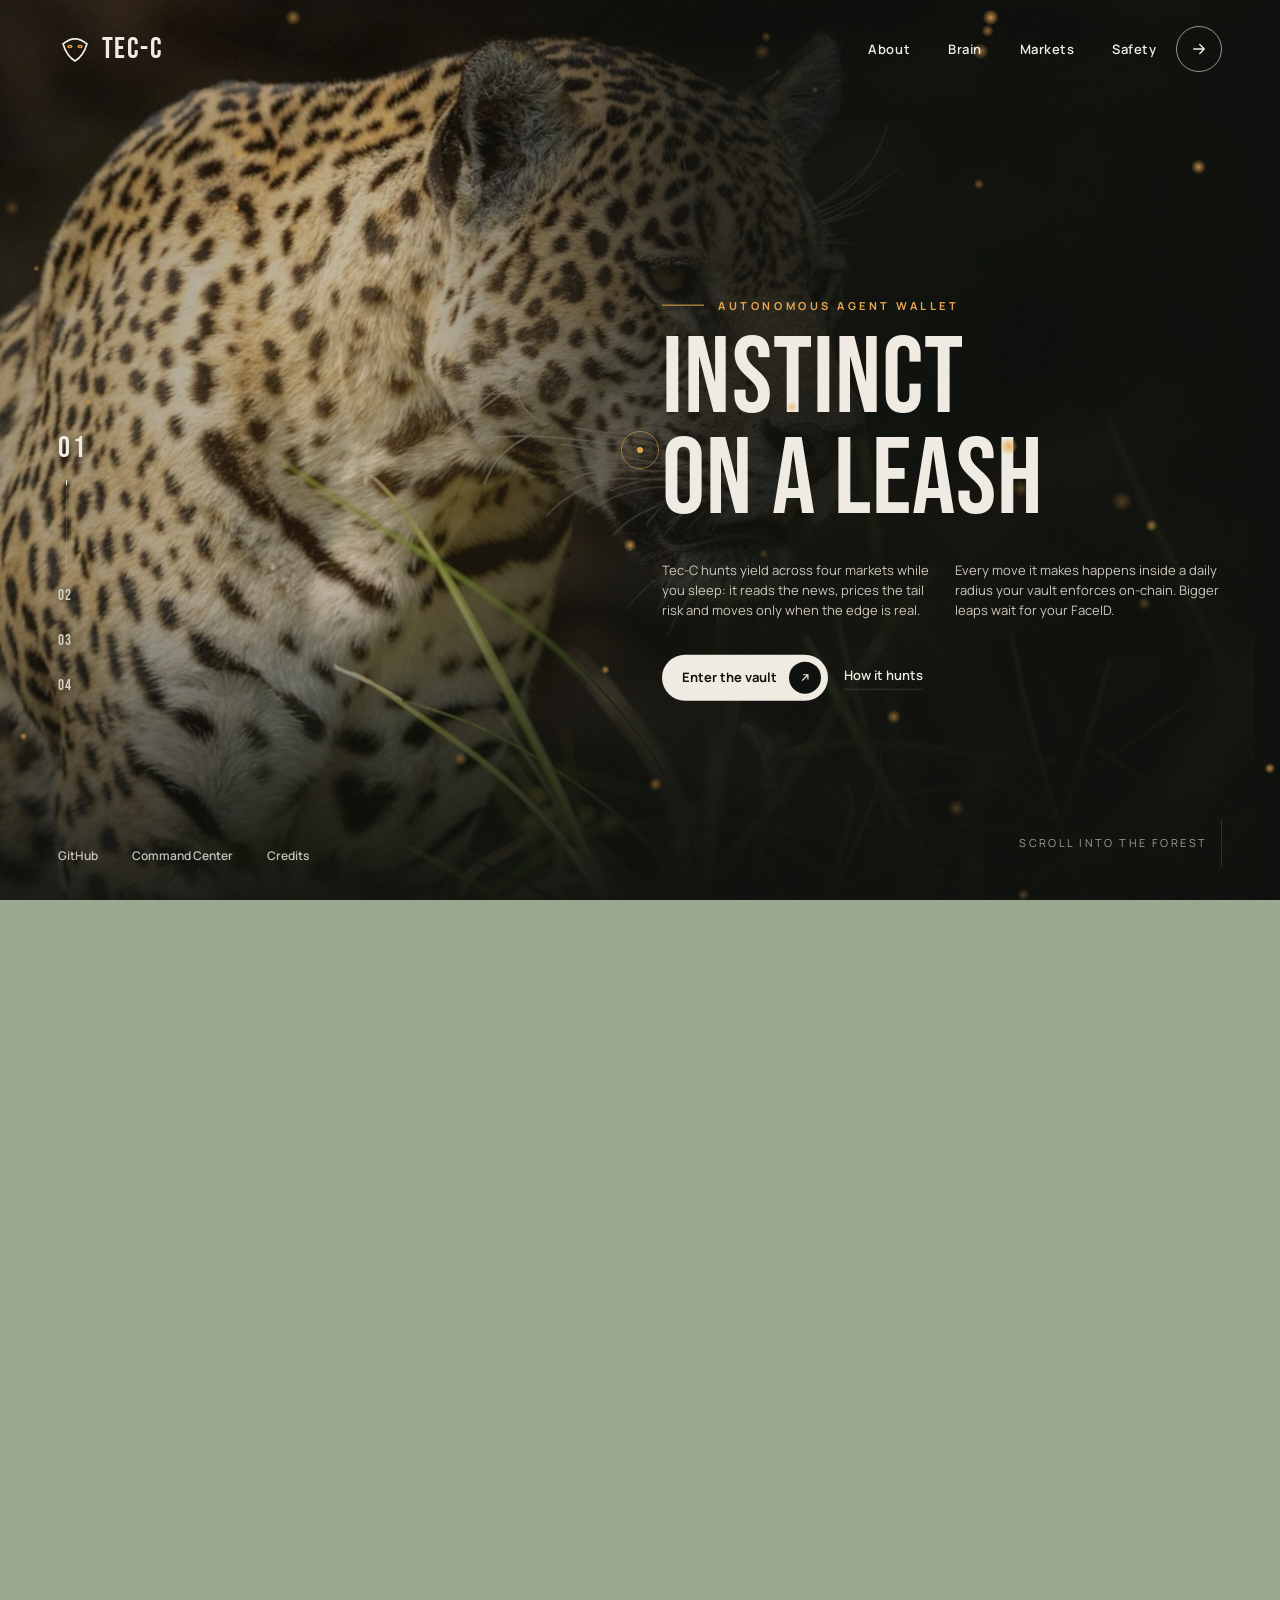
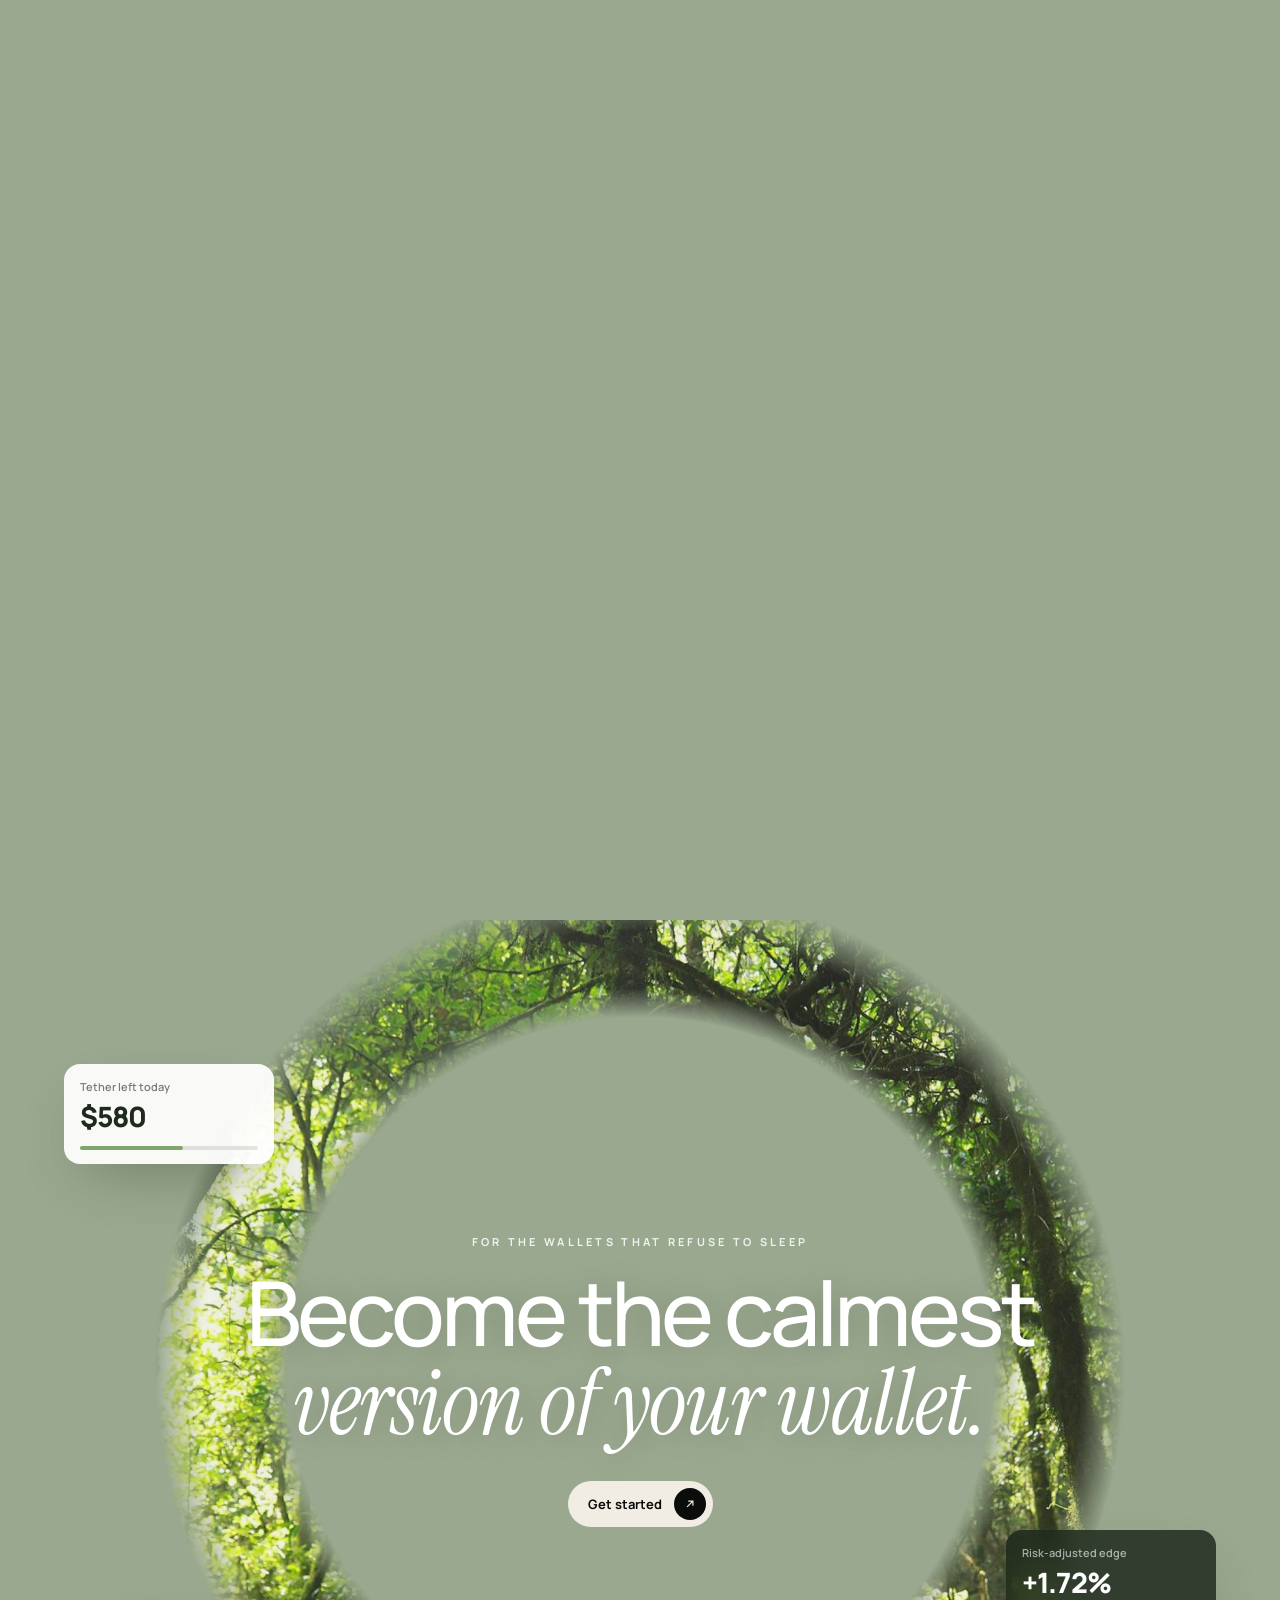
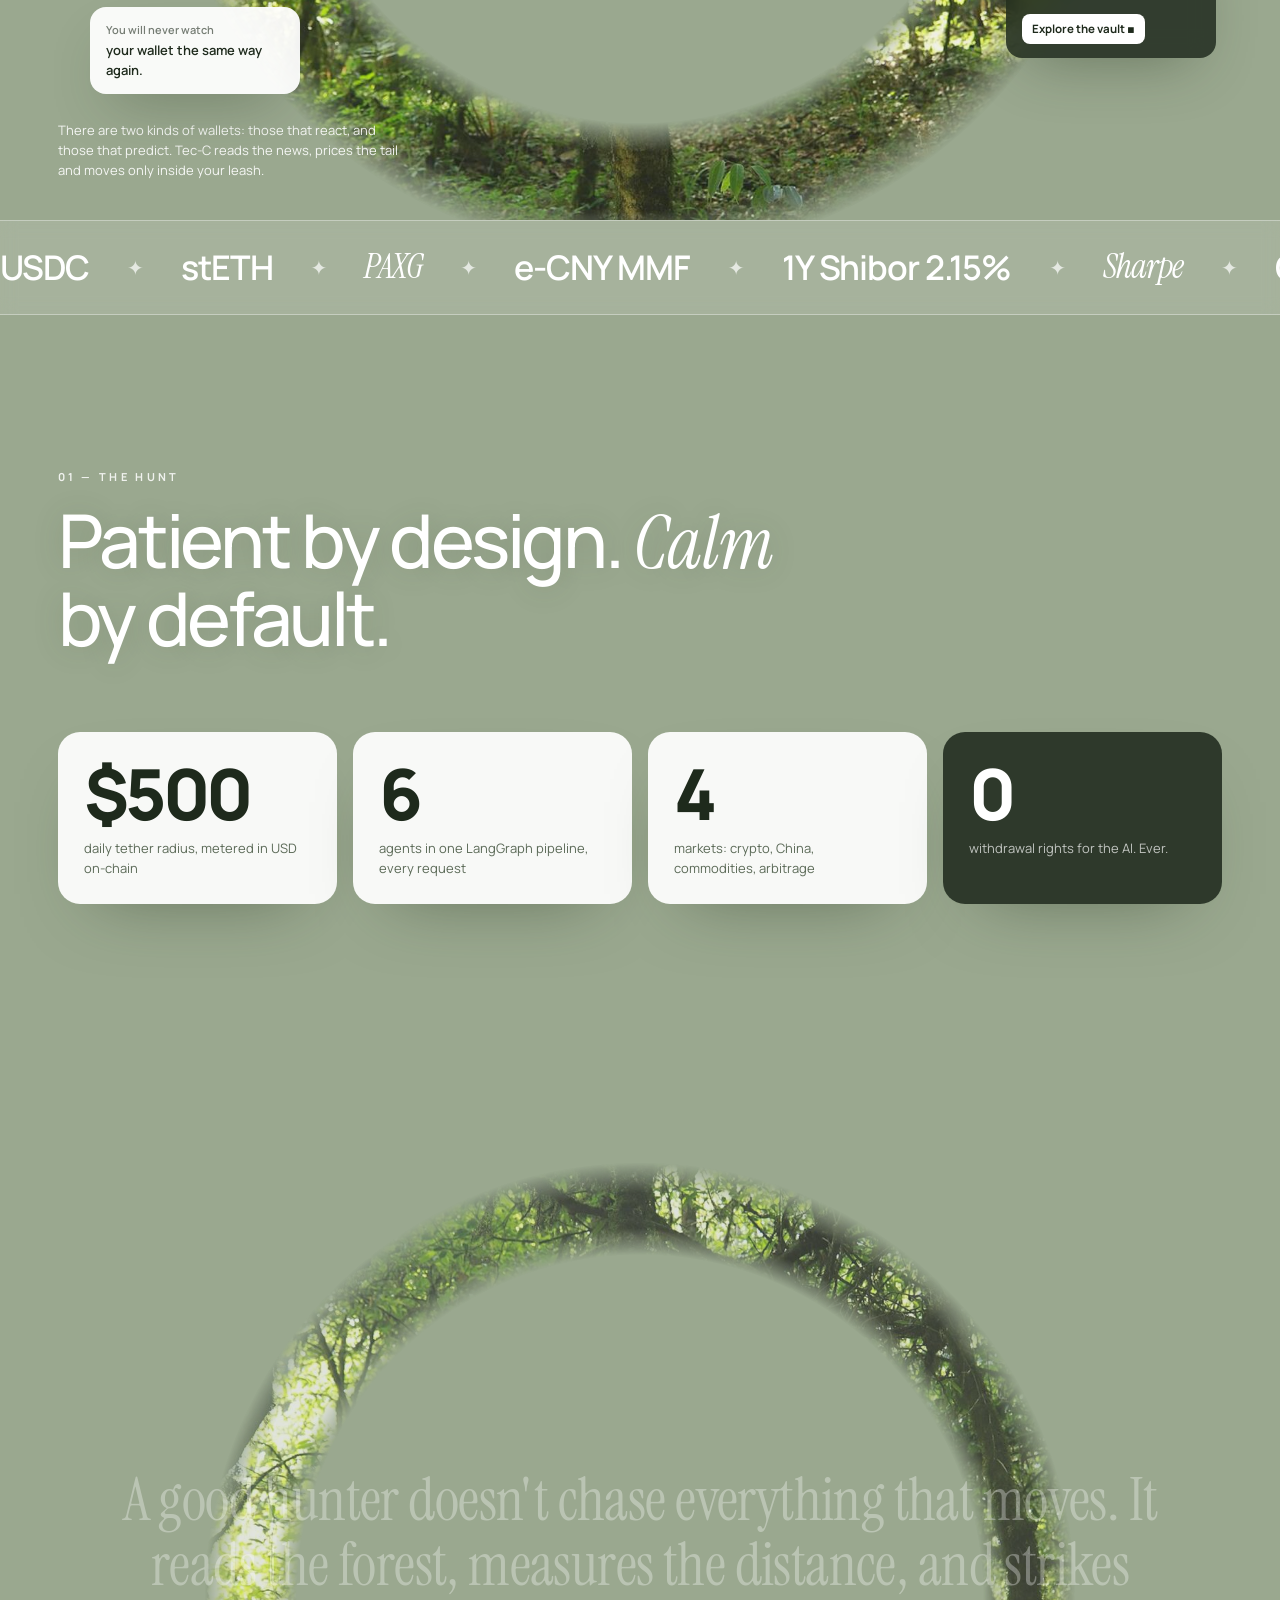
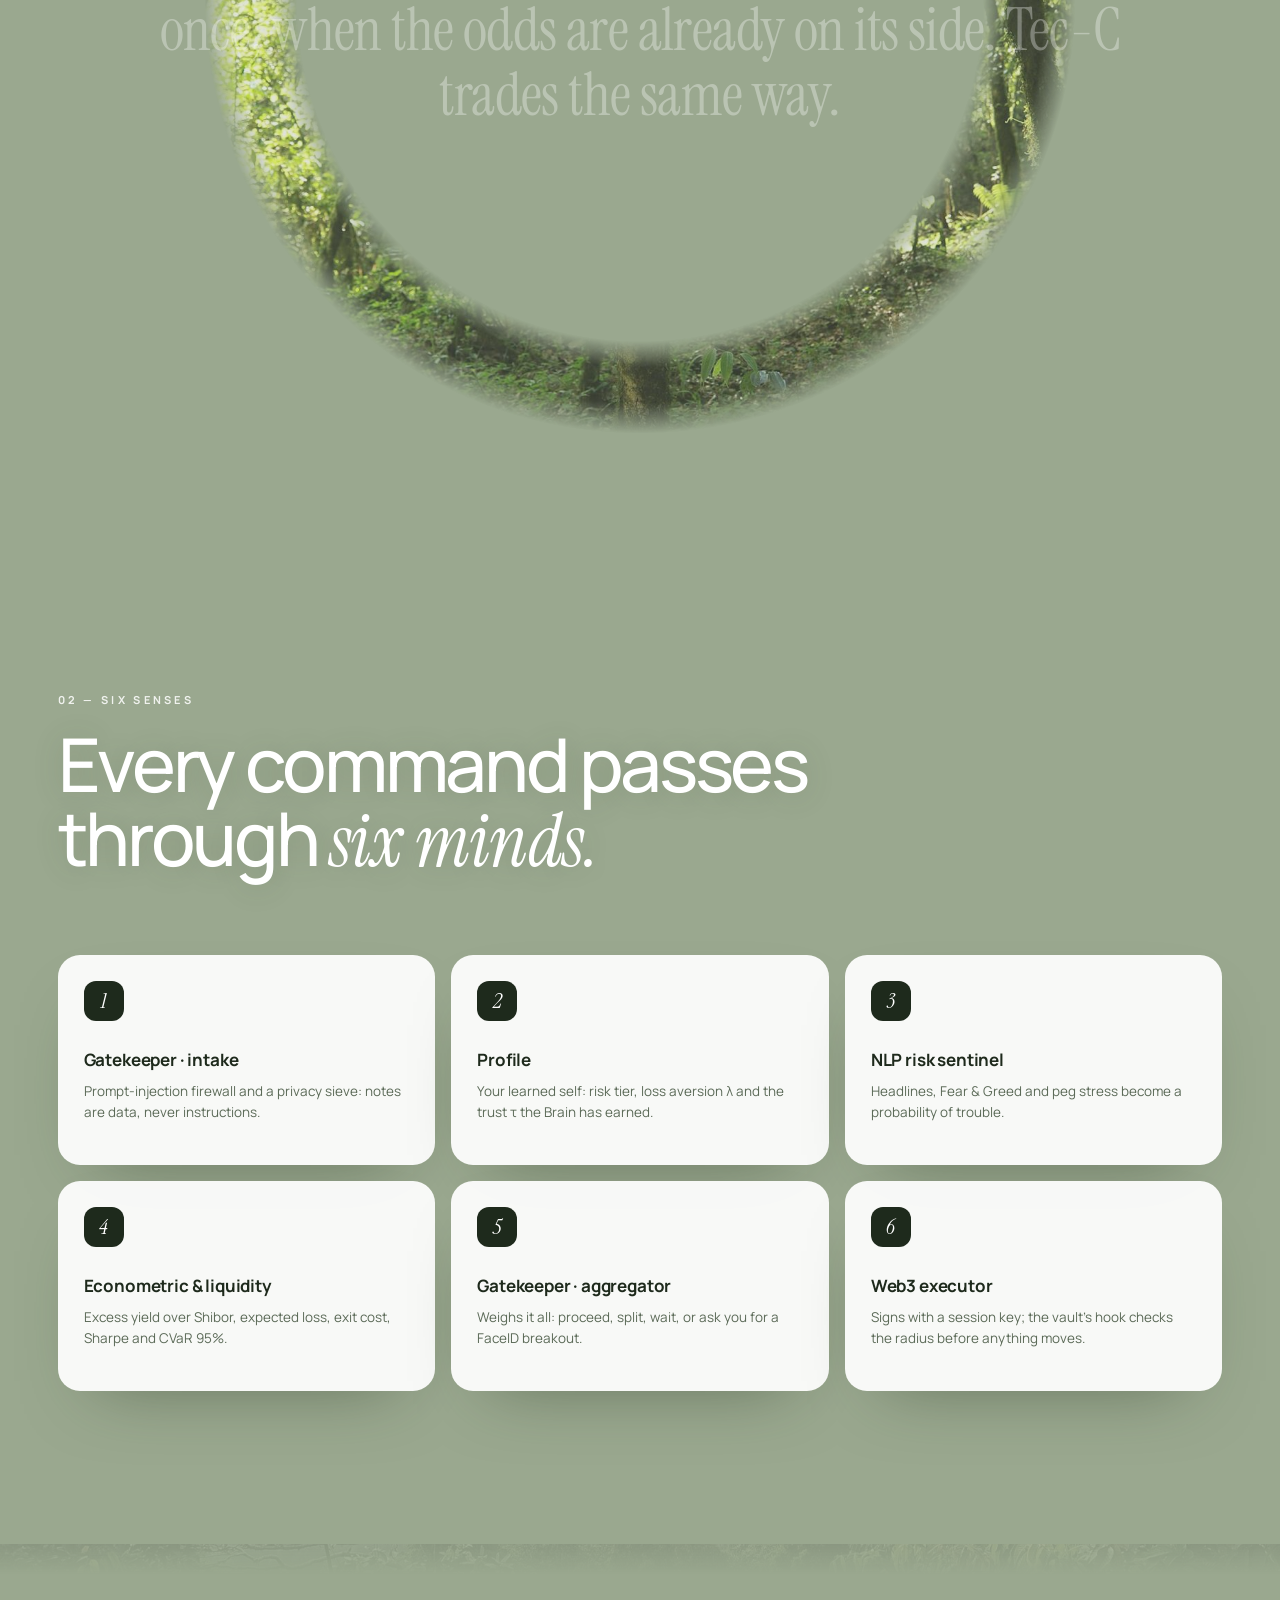
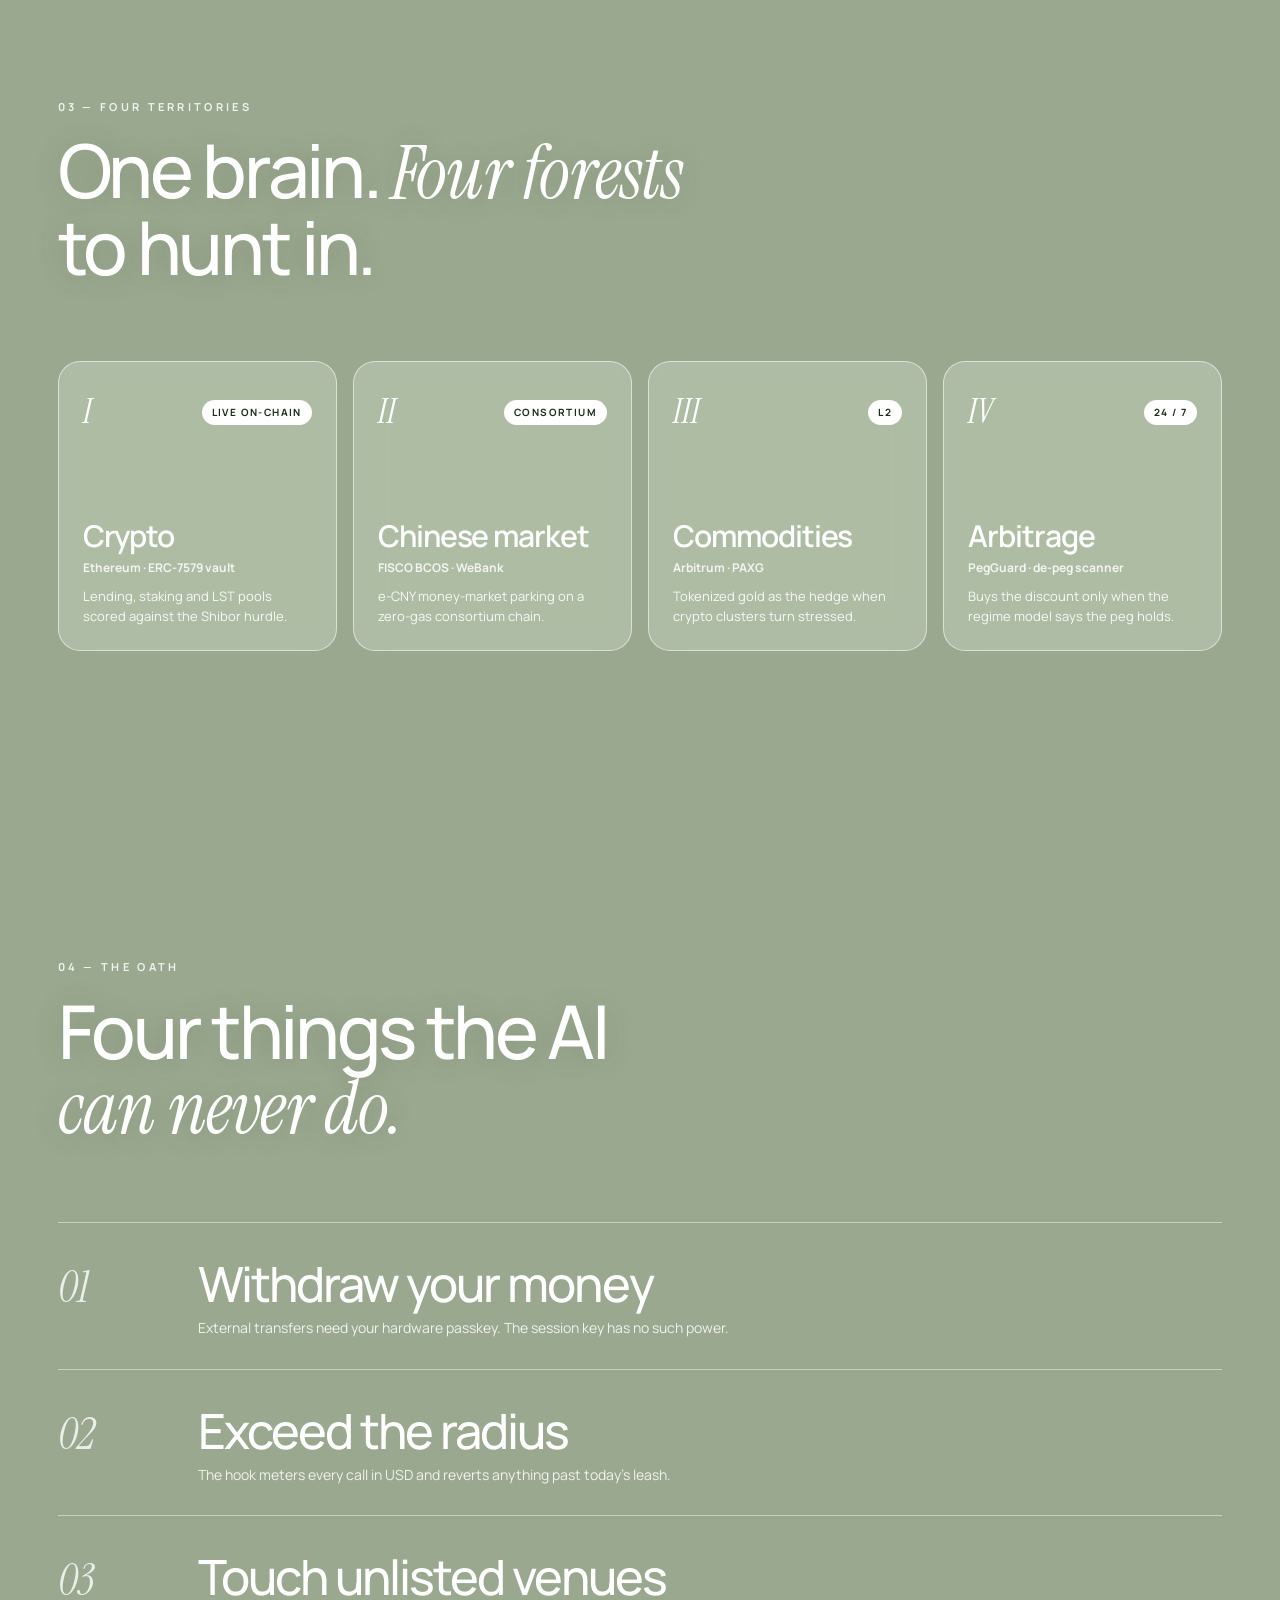
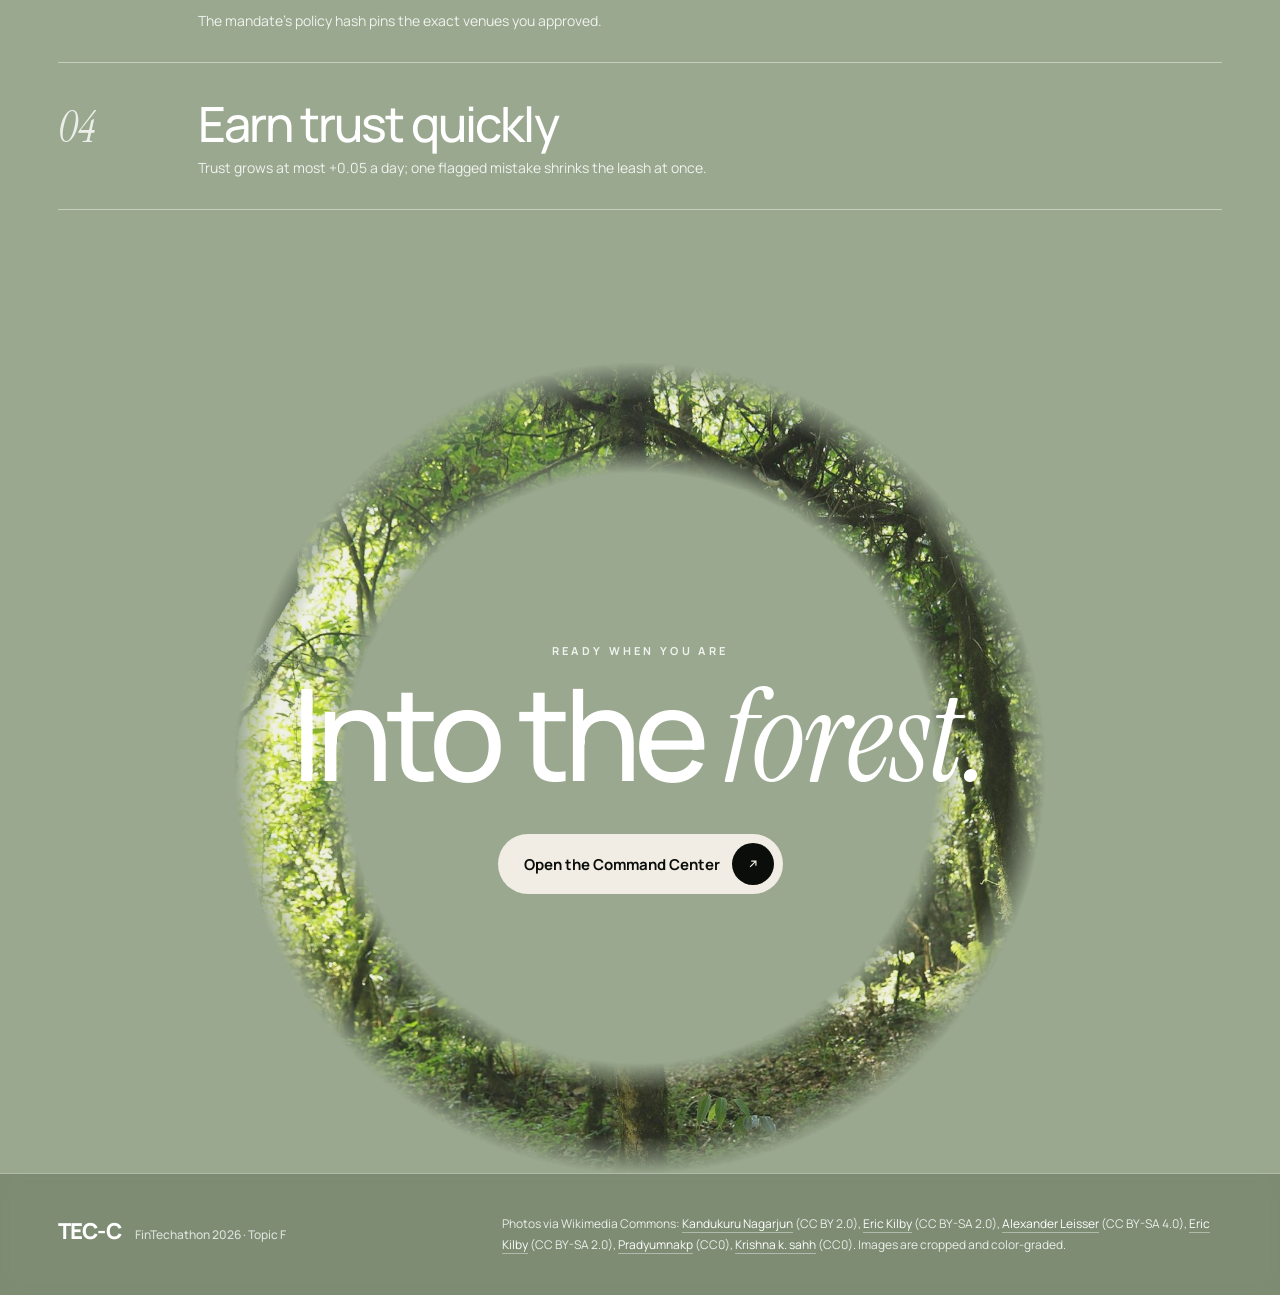
==== commit cfa3385e: "feat(web): backtests, injection-proof options flow, risk quiz; mist transition - Backtests tab repla" ====
--- a/web/index.html
+++ b/web/index.html
@@ -8,7 +8,7 @@
   <link rel="preconnect" href="https://fonts.googleapis.com">
   <link rel="preconnect" href="https://fonts.gstatic.com" crossorigin>
   <link href="https://fonts.googleapis.com/css2?family=Bebas+Neue&family=Instrument+Serif:ital@0;1&family=Manrope:wght@300;400;500;600;700;800&display=swap" rel="stylesheet">
-  <link rel="stylesheet" href="assets/css/landing.css?v=21">
+  <link rel="stylesheet" href="assets/css/landing.css?v=24">
 </head>
 <body class="is-loading">
 
@@ -146,41 +146,16 @@
         <a href="https://github.com/AhmedFouad15/TEC-C" target="_blank" rel="noopener">GitHub</a>
         <a href="app.html">Command Center</a>
         <a href="#credits">Credits</a>
-        <button class="run-toggle" id="run-toggle" title="Switch the run animation">Run: photo</button>
       </div>
 
       <div class="scroll-hint" aria-hidden="true"><span>Scroll into the forest</span><i></i></div>
     </section>
 
-    <!-- the run: night jungle, a cave mouth, the jaguar charging the camera (photo or 1887 gallop sprite) -->
-    <div class="scene-night" id="scene-night" aria-hidden="true">
-      <div class="night-bg"></div>
-      <svg class="cave-mouth" id="cave-mouth" viewBox="0 0 1000 700" preserveAspectRatio="xMidYMid slice">
-        <defs>
-          <filter id="rocky" x="-20%" y="-20%" width="140%" height="140%">
-            <feTurbulence type="fractalNoise" baseFrequency=".018" numOctaves="4" seed="7" result="n"/>
-            <feDisplacementMap in="SourceGraphic" in2="n" scale="70" xChannelSelector="R" yChannelSelector="G"/>
-          </filter>
-          <filter id="grit"><feTurbulence type="fractalNoise" baseFrequency=".9" numOctaves="2" result="g"/><feColorMatrix type="saturate" values="0"/><feComponentTransfer><feFuncA type="table" tableValues="0 .35"/></feComponentTransfer><feComposite in2="SourceGraphic" operator="in"/></filter>
-          <radialGradient id="rock" cx="50%" cy="60%" r="65%"><stop offset=".45" stop-color="#2b3326"/><stop offset=".8" stop-color="#1a2016"/><stop offset="1" stop-color="#0d110b" stop-opacity="0"/></radialGradient>
-          <radialGradient id="mouth" cx="50%" cy="58%" r="55%"><stop offset="0" stop-color="#000"/><stop offset=".75" stop-color="#030403"/><stop offset="1" stop-color="#0b0e09"/></radialGradient>
-          <linearGradient id="moss" x1="0" y1="0" x2="0" y2="1"><stop offset="0" stop-color="#5f7d45" stop-opacity=".9"/><stop offset="1" stop-color="#2d3b22" stop-opacity="0"/></linearGradient>
-        </defs>
-        <filter id="soft"><feGaussianBlur stdDeviation="18"/></filter>
-        <ellipse cx="505" cy="470" rx="330" ry="260" fill="#000" opacity=".55" filter="url(#soft)"/>
-        <path d="M300 700 C270 520 320 360 420 300 C470 272 545 270 600 292 C705 340 750 500 720 700 Z" fill="url(#mouth)" filter="url(#rocky)"/>
-        <path d="M300 700 C270 520 320 360 420 300 C470 272 545 270 600 292 C705 340 750 500 720 700 Z" fill="none" stroke="#6f8f52" stroke-opacity=".14" stroke-width="5" filter="url(#rocky)"/>
-      </svg>
-      <div class="runner" id="runner">
-        <img class="runner-photo" src="assets/img/jaguar-run.webp" alt="">
-        <div class="runner-sprite"></div>
-      </div>
-      <div class="seq-caption" id="seq-caption"><span>Into the dark</span></div>
-    </div>
-
-    <!-- inside the cave, looking out at the light -->
-    <div class="scene-cave" id="scene-cave" aria-hidden="true"><div class="cave-img"></div><div class="seq-caption light"><span>…and out into the forest</span></div></div>
-    <div class="flash" id="flash" aria-hidden="true"></div>
+    <!-- the jaguar fades into rolling mist; the mist thins into the forest -->
+    <div class="fog fog-back" id="fog-back" aria-hidden="true"></div>
+    <div class="fog fog-left" id="fog-left" aria-hidden="true"></div>
+    <div class="fog fog-right" id="fog-right" aria-hidden="true"></div>
+    <div class="fog-veil" id="fog-veil" aria-hidden="true"></div>
     </div>
     </div>
 
@@ -309,14 +284,11 @@
       <a href="https://commons.wikimedia.org/wiki/File:Jaguar_portrait,_Tiergarten_Sch%C3%B6nbrunn.jpg" target="_blank" rel="noopener">Alexander Leisser</a> (CC BY-SA 4.0),
       <a href="https://commons.wikimedia.org/wiki/File:Smiling_Jaguar_Portrait_(8231275312).jpg" target="_blank" rel="noopener">Eric Kilby</a> (CC BY-SA 2.0),
       <a href="https://commons.wikimedia.org/wiki/File:Mystic_Layers_of_Agumbe.jpg" target="_blank" rel="noopener">Pradyumnakp</a> (CC0),
-      <a href="https://commons.wikimedia.org/wiki/File:Moss-covered_tree_trunks_in_a_dense_forest_understory.jpg" target="_blank" rel="noopener">Krishna k. sahh</a> (CC0),
-      <a href="https://commons.wikimedia.org/wiki/File:Jaguar_(Panthera_onca_palustris)_male_Three_Brothers_River_2.jpg" target="_blank" rel="noopener">Charles J. Sharp</a> (CC BY-SA 4.0, cut out),
-      <a href="https://commons.wikimedia.org/wiki/File:KITUM_-_View_from_inside_Kitum_Cave_towards_the_entrance,_Kenya,_2012.jpg" target="_blank" rel="noopener">Josep M. Gracia</a> (CC BY-SA 4.0);
-      gallop sprite from Eadweard Muybridge, <a href="https://commons.wikimedia.org/wiki/File:Cat_galloping_(rbm-QP301M8-1887-719).jpg" target="_blank" rel="noopener">Animal Locomotion plate 719</a> (1887, public domain), filled with jaguar fur.
+      <a href="https://commons.wikimedia.org/wiki/File:Moss-covered_tree_trunks_in_a_dense_forest_understory.jpg" target="_blank" rel="noopener">Krishna k. sahh</a> (CC0).
       Images are cropped and color-graded.
     </div>
   </footer>
 
-  <script src="assets/js/landing.js?v=21"></script>
+  <script src="assets/js/landing.js?v=24"></script>
 </body>
 </html>
--- a/web/assets/css/landing.css
+++ b/web/assets/css/landing.css
@@ -196,31 +196,22 @@
 .scroll-hint i::after { content: ""; position: absolute; left: 0; top: -40%; width: 100%; height: 40%; background: var(--amber); animation: drip 1.8s var(--ease) infinite; }
 @keyframes drip { to { top: 100%; } }
 
-/* ---------- hero → run → cave → forest ---------- */
-/* A tall track with a sticky stage. Scroll progress p (0..1) drives everything in landing.js:
-   hero fades → night jungle with a cave mouth → the jaguar charges the camera until it fills the frame (black)
-   → inside the cave, the light at the exit rushes closer → a flash of green light → the forest sections. */
-.hero-track { position: relative; z-index: 5; height: 460vh; }
-.stage { position: sticky; top: 0; height: 100vh; min-height: 560px; overflow: hidden; background: #050605; }
+/* ---------- hero → mist → forest ---------- */
+/* A sticky stage over a tall track; scroll progress drives it (landing.js):
+   the jaguar softens while mist rolls in from both sides, the screen becomes pale mist,
+   then the stage fades and the forest behind it emerges through the thinning fog. */
+.hero-track { position: relative; z-index: 5; height: 280vh; }
+.stage { position: sticky; top: 0; height: 100vh; min-height: 560px; overflow: hidden; background: var(--ink); will-change: opacity; }
 .stage > * { position: absolute; inset: 0; }
-.stage .hero { height: 100%; min-height: 0; will-change: opacity, transform; }
-.scene-night, .scene-cave, .flash { opacity: 0; pointer-events: none; }
-.night-bg { position: absolute; inset: -5%; background: url(../img/moss-forest.jpg) center 40% / cover; filter: brightness(.42) saturate(.8) hue-rotate(20deg) contrast(1.1); transform: scale(var(--cam, 1)); transform-origin: 50% 60%; }
-.night-bg::after { content: ""; position: absolute; inset: 0; background: radial-gradient(ellipse at 50% 60%, transparent 20%, rgba(0, 0, 0, .75) 75%); }
-.cave-mouth { position: absolute; inset: 0; width: 100%; height: 100%; transform: scale(var(--cam, 1)); transform-origin: 50% 66%; will-change: transform; }
-.runner { position: absolute; left: 0; top: 0; width: 100%; height: 100%; pointer-events: none; }
-.runner > * { position: absolute; left: 50%; top: 60%; will-change: transform; filter: brightness(var(--rb, .8)) contrast(1.08) saturate(.9) drop-shadow(0 30px 40px rgba(0, 0, 0, .7)); }
-.runner-photo { width: min(48vw, 70vh); transform: translate(-50%, -50%) translate(var(--rx, 0), var(--ry, 0)) rotate(var(--rr, 0deg)) scale(var(--rs, .2)); }
-.runner-sprite {
-  width: min(44vw, 64vh); aspect-ratio: 480 / 250; background: url(../img/jaguar-gallop-sprite.webp) 0 0 / 1900% 100% no-repeat;
-  transform: translate(-50%, -50%) translate(var(--rx, 0), var(--ry, 0)) rotate(var(--rr, 0deg)) scale(var(--rs, .2)); display: none;
-}
-.run-sprite .runner-sprite { display: block; }
-.run-sprite .runner-photo { display: none; }
-.seq-caption { position: absolute; left: 0; right: 0; bottom: 12vh; text-align: center; font-family: var(--serif); font-style: italic; font-size: clamp(26px, 3.6vw, 48px); color: rgba(241, 237, 228, .9); opacity: var(--co, 0); transform: translateY(calc((1 - var(--co, 0)) * 20px)); }
-.seq-caption.light { color: #fff; text-shadow: 0 2px 30px rgba(0, 0, 0, .5); }
-.cave-img { position: absolute; inset: 0; background: url(../img/cave-exit.jpg) 60% 25% / cover; transform: scale(var(--cz, 1)); transform-origin: 60% 22%; filter: brightness(var(--cb, .4)) saturate(1.1); will-change: transform; }
-.flash { background: radial-gradient(circle at 60% 30%, #fbfff2, #dfeccd 40%, #a9b79d 100%); }
+.stage .hero { height: 100%; min-height: 0; will-change: opacity, transform, filter; }
+.fog { pointer-events: none; background: url(../img/fog.webp) repeat-x; background-size: auto 100%; opacity: 0; will-change: transform, opacity;
+  -webkit-mask-image: linear-gradient(90deg, transparent, #000 22%, #000 78%, transparent); mask-image: linear-gradient(90deg, transparent, #000 22%, #000 78%, transparent); }
+.fog-back { inset: -10% -20%; animation: drift 90s linear infinite; filter: blur(2px); }
+.fog-left { inset: -15% -40% -15% -60%; animation: drift 60s linear infinite reverse; transform: translateX(var(--fx, -40%)) scale(var(--fs, 1)); }
+.fog-right { inset: -20% -60% -10% -40%; background-position: 900px 0; animation: drift 75s linear infinite; transform: translateX(var(--fx, 40%)) scale(var(--fs, 1)) scaleY(-1); }
+@keyframes drift { to { background-position-x: 2400px; } }
+.fog-veil { pointer-events: none; opacity: 0; background:
+  radial-gradient(ellipse at 50% 55%, rgba(236, 241, 230, .96), rgba(205, 215, 196, .92) 60%, rgba(170, 184, 160, .9)); }
 
 .nature { position: fixed; inset: 0; z-index: 0; overflow: hidden; background: var(--sage-2); }
 .nature-photo {
@@ -425,7 +416,5 @@
 #fireflies { transition: opacity .8s; }
 .on-light #fireflies { opacity: 0; visibility: hidden; }
 
-.run-toggle { font-size: 12px; font-weight: 600; opacity: .8; border-bottom: 1px dashed rgba(241, 237, 228, .5); padding: 0; }
-.run-toggle:hover { opacity: 1; color: var(--amber); }
 
 html, body { overflow-x: clip; }
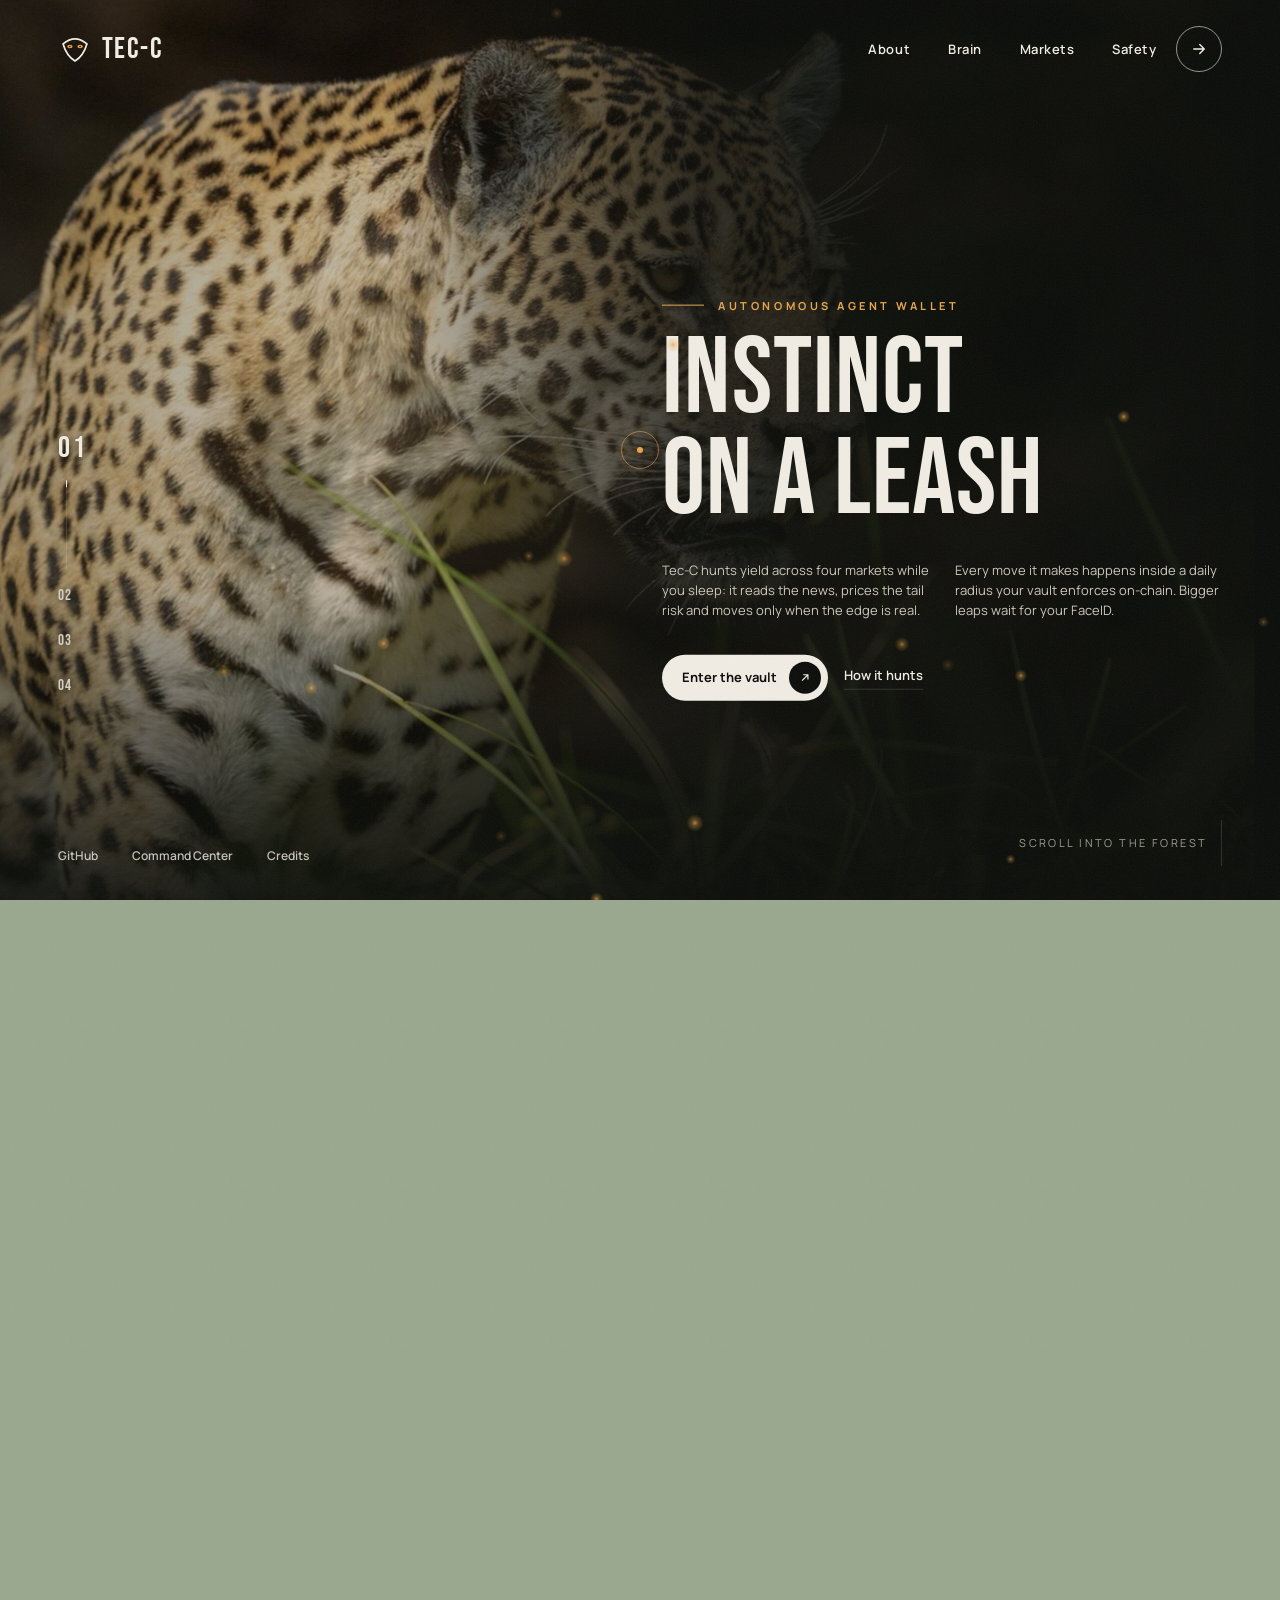
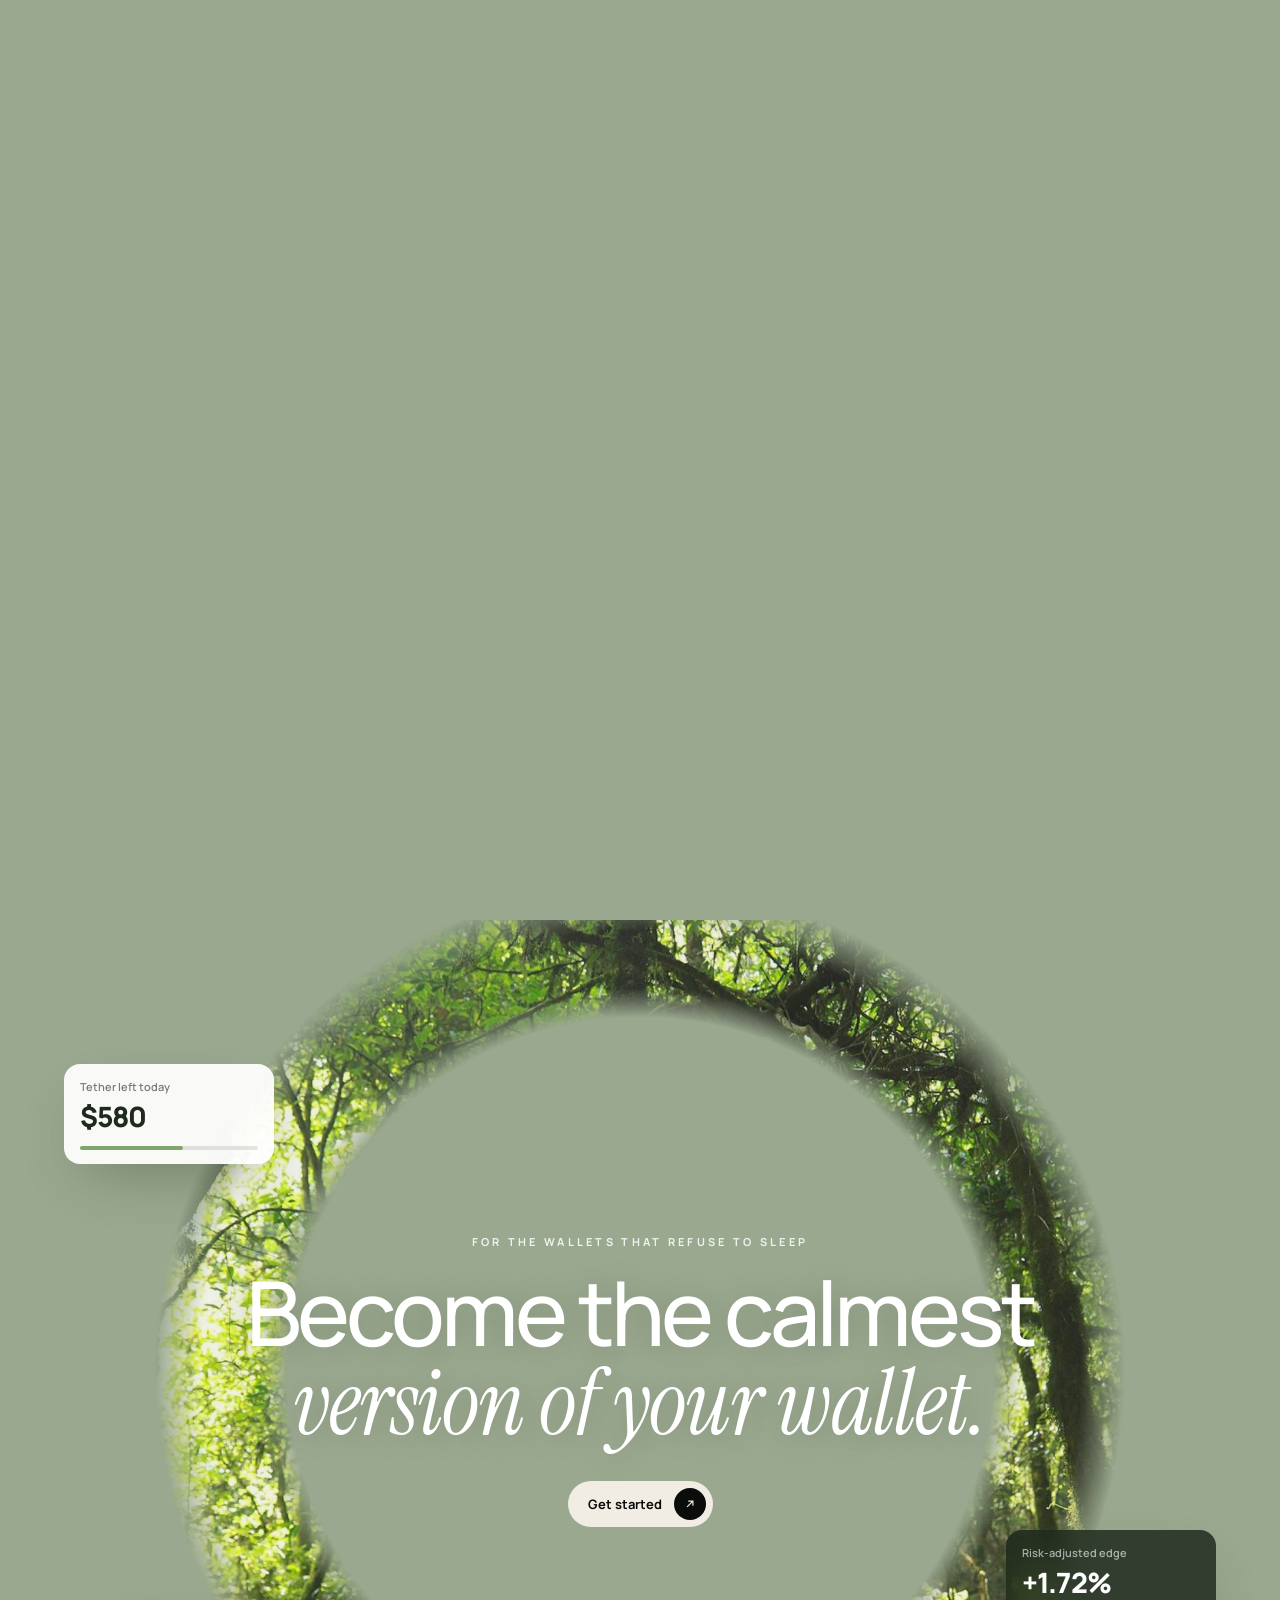
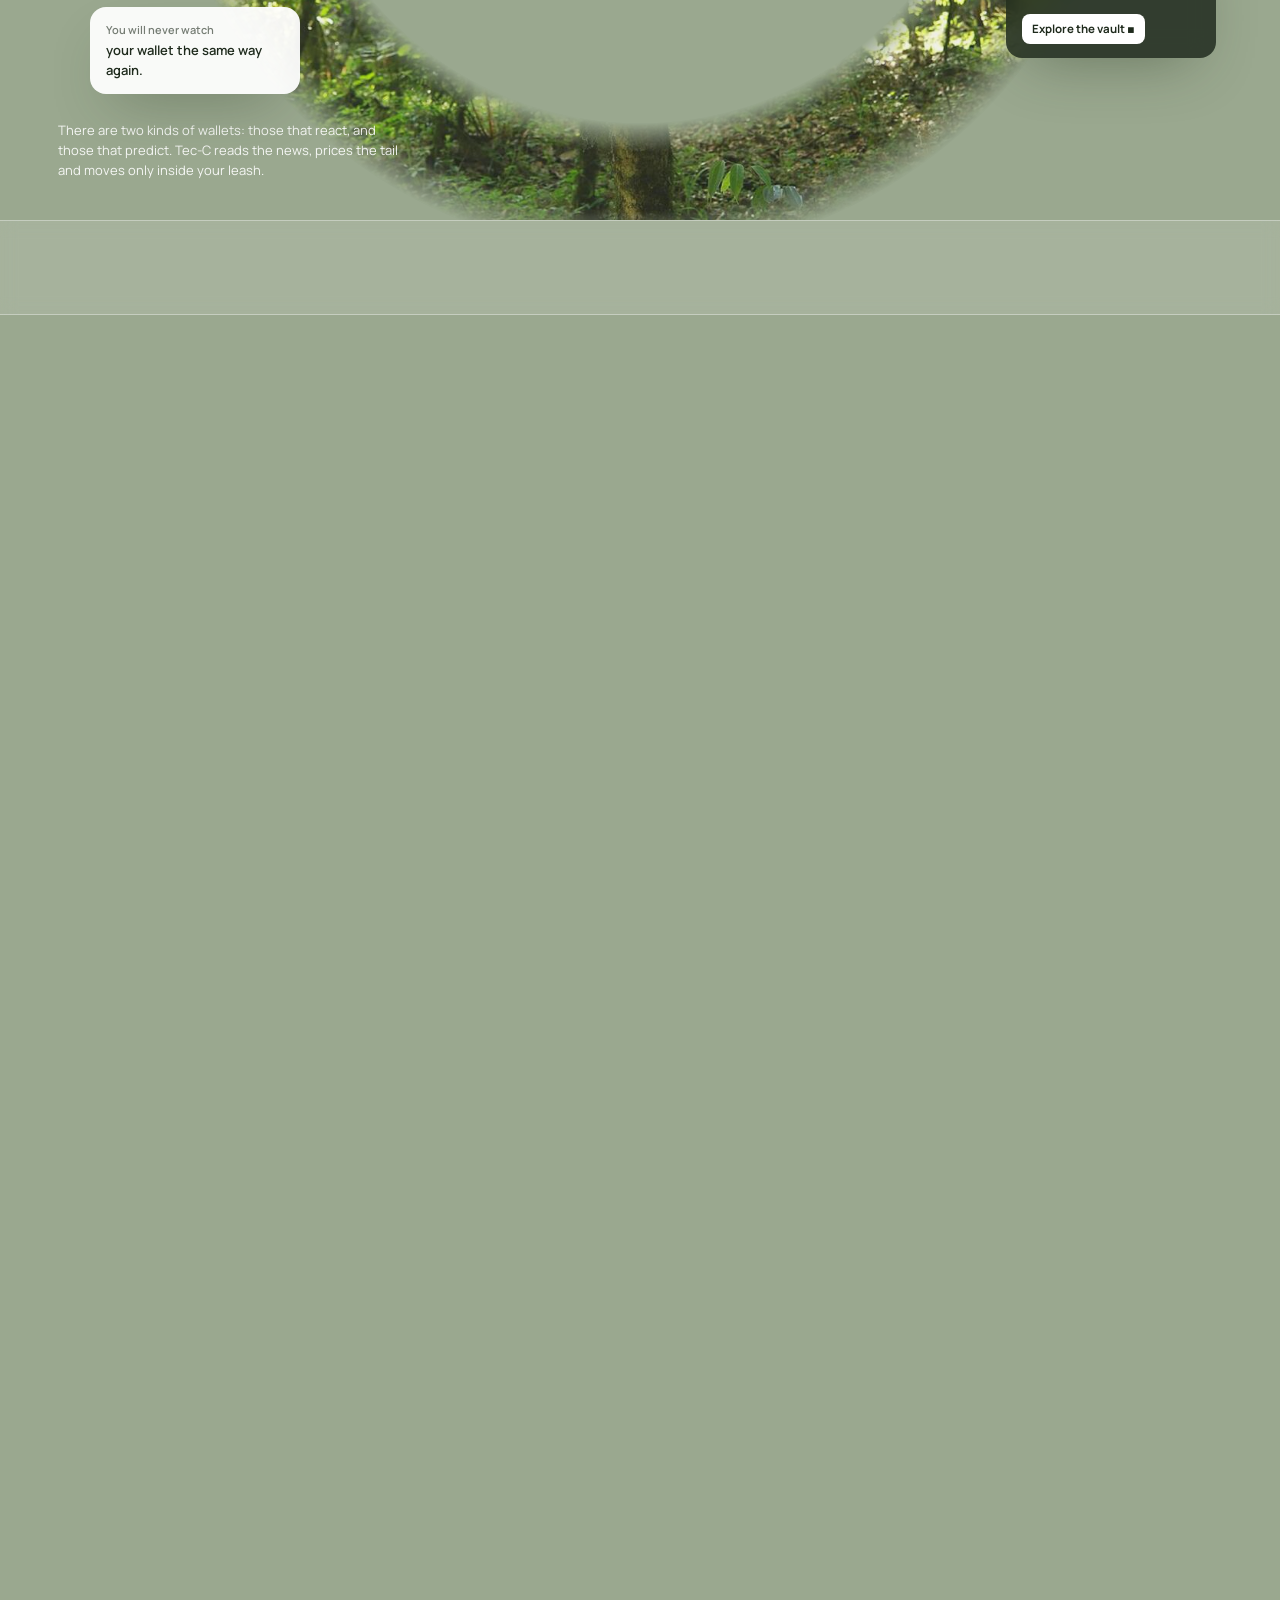
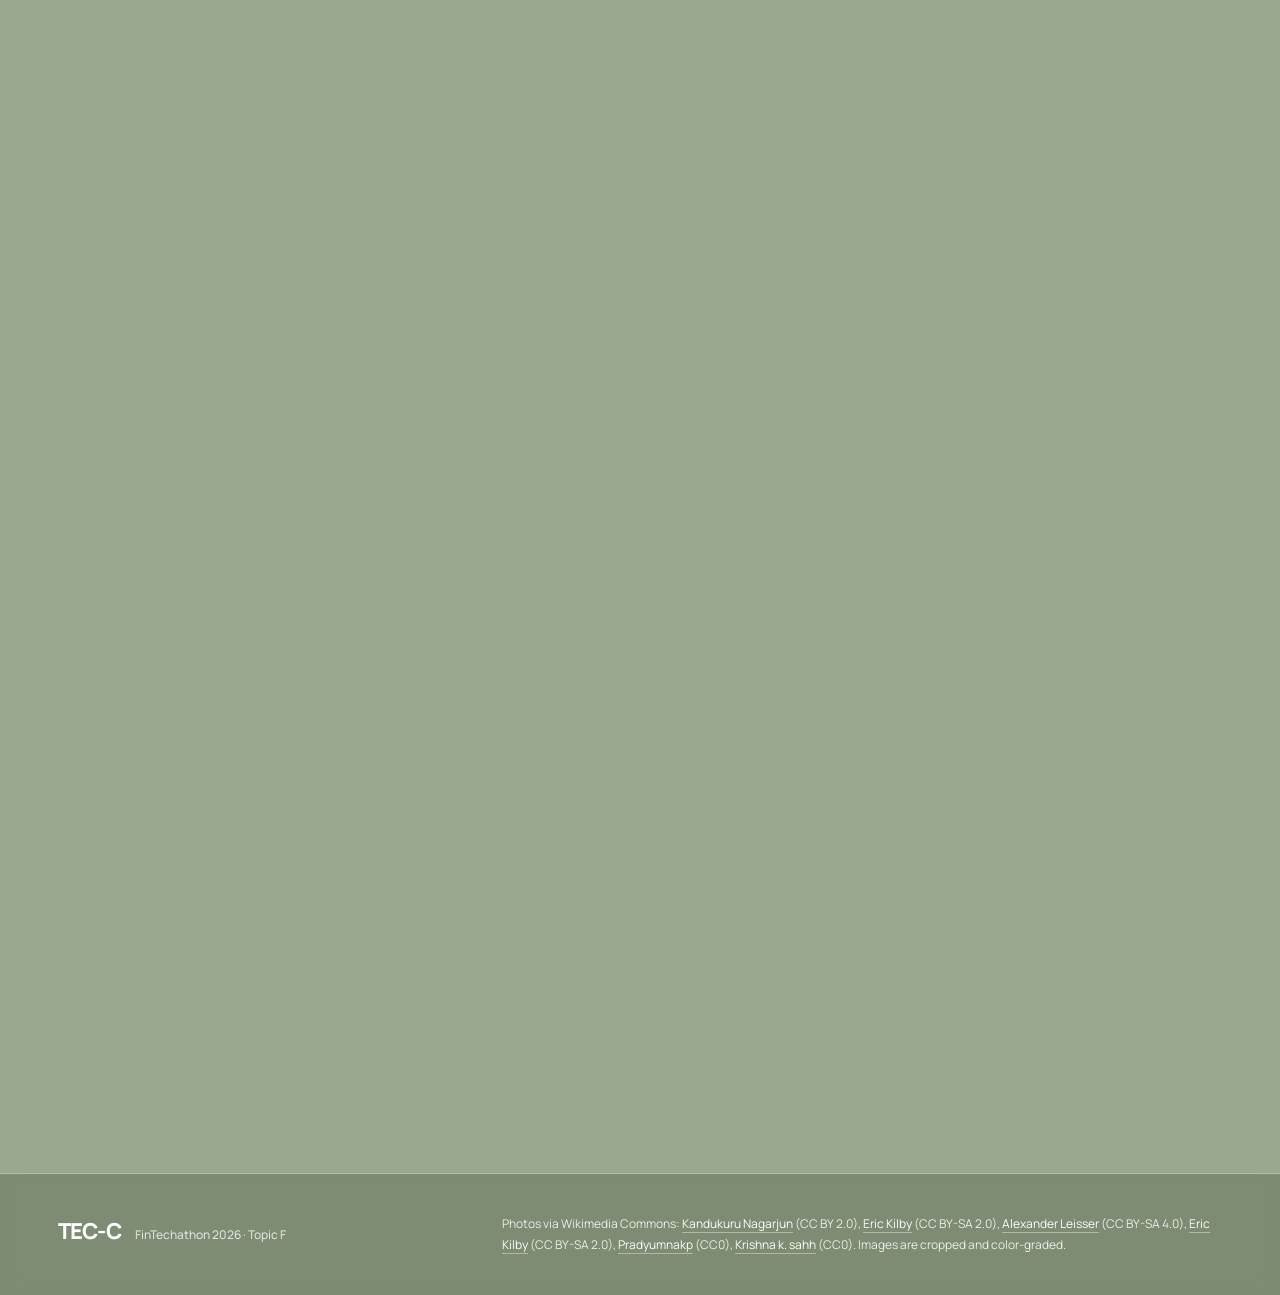
==== commit 6c1d2a2c: "perf(web): 60 fps landing transition; always-visible risk quiz; FRONTEND.md - Everything that moves " ====
--- a/web/index.html
+++ b/web/index.html
@@ -8,7 +8,7 @@
   <link rel="preconnect" href="https://fonts.googleapis.com">
   <link rel="preconnect" href="https://fonts.gstatic.com" crossorigin>
   <link href="https://fonts.googleapis.com/css2?family=Bebas+Neue&family=Instrument+Serif:ital@0;1&family=Manrope:wght@300;400;500;600;700;800&display=swap" rel="stylesheet">
-  <link rel="stylesheet" href="assets/css/landing.css?v=24">
+  <link rel="stylesheet" href="assets/css/landing.css?v=30">
 </head>
 <body class="is-loading">
 
@@ -289,6 +289,6 @@
     </div>
   </footer>
 
-  <script src="assets/js/landing.js?v=24"></script>
+  <script src="assets/js/landing.js?v=31"></script>
 </body>
 </html>
--- a/web/assets/css/landing.css
+++ b/web/assets/css/landing.css
@@ -136,8 +136,8 @@
     radial-gradient(ellipse at 30% 45%, rgba(232, 166, 75, .12), transparent 60%);
 }
 .spotlight {
-  position: absolute; inset: 0; z-index: 2; pointer-events: none; mix-blend-mode: soft-light;
-  background: radial-gradient(420px circle at var(--mx, 30%) var(--my, 45%), rgba(255, 210, 150, .45), transparent 70%);
+  position: absolute; inset: 0; z-index: 2; pointer-events: none;
+  background: radial-gradient(420px circle at var(--mx, 30%) var(--my, 45%), rgba(255, 214, 160, .09), transparent 70%);
 }
 
 .slide-copy {
@@ -204,12 +204,19 @@
 .stage { position: sticky; top: 0; height: 100vh; min-height: 560px; overflow: hidden; background: var(--ink); will-change: opacity; }
 .stage > * { position: absolute; inset: 0; }
 .stage .hero { height: 100%; min-height: 0; will-change: opacity, transform, filter; }
-.fog { pointer-events: none; background: url(../img/fog.webp) repeat-x; background-size: auto 100%; opacity: 0; will-change: transform, opacity;
-  -webkit-mask-image: linear-gradient(90deg, transparent, #000 22%, #000 78%, transparent); mask-image: linear-gradient(90deg, transparent, #000 22%, #000 78%, transparent); }
-.fog-back { inset: -10% -20%; animation: drift 90s linear infinite; filter: blur(2px); }
-.fog-left { inset: -15% -40% -15% -60%; animation: drift 60s linear infinite reverse; transform: translateX(var(--fx, -40%)) scale(var(--fs, 1)); }
-.fog-right { inset: -20% -60% -10% -40%; background-position: 900px 0; animation: drift 75s linear infinite; transform: translateX(var(--fx, 40%)) scale(var(--fs, 1)) scaleY(-1); }
-@keyframes drift { to { background-position-x: 2400px; } }
+/* Performance: every animated property below is transform or opacity (GPU-composited, no repaint).
+   No filters, masks or background-position animation on these full-screen layers. */
+.fog, .fog-veil { pointer-events: none; opacity: 0; will-change: transform, opacity; contain: strict; }
+.fog-back { inset: -10% 0; overflow: hidden; }
+.fog-back::before { /* a 200%-wide strip of tiling mist sliding slowly left */
+  content: ""; position: absolute; top: 0; bottom: 0; left: 0; width: 200%;
+  background: url(../img/fog.webp) repeat-x 0 0 / 50% 100%;
+  animation: drift 70s linear infinite; will-change: transform;
+}
+@keyframes drift { to { transform: translate3d(-50%, 0, 0); } }
+.fog-left, .fog-right { top: -12%; bottom: -12%; width: 130%; background: url(../img/fog-bank.webp) center / 100% 100% no-repeat; }
+.fog-left { left: -15%; transform: translate3d(var(--fx, -60%), 0, 0) scale(var(--fs, 1)); }
+.fog-right { right: -15%; transform: translate3d(var(--fx, 60%), 0, 0) scale(var(--fs, 1)) scaleX(-1); }
 .fog-veil { pointer-events: none; opacity: 0; background:
   radial-gradient(ellipse at 50% 55%, rgba(236, 241, 230, .96), rgba(205, 215, 196, .92) 60%, rgba(170, 184, 160, .9)); }
 
@@ -418,3 +425,11 @@
 
 
 html, body { overflow-x: clip; }
+
+/* ---------- performance ---------- */
+/* the forest layer sits hidden behind the hero until the mist clears: don't animate it before then */
+.nature-moss, .nleaf, .nleaf svg { animation-play-state: paused; }
+.on-light .nature-moss, .on-light .nleaf, .on-light .nleaf svg { animation-play-state: running; }
+/* the browser skips layout/paint of sections that are far off-screen */
+.section, .statement, .cta, .marquee { content-visibility: auto; contain-intrinsic-size: auto 900px; }
+.slide.is-active .slide-media img { will-change: transform; }
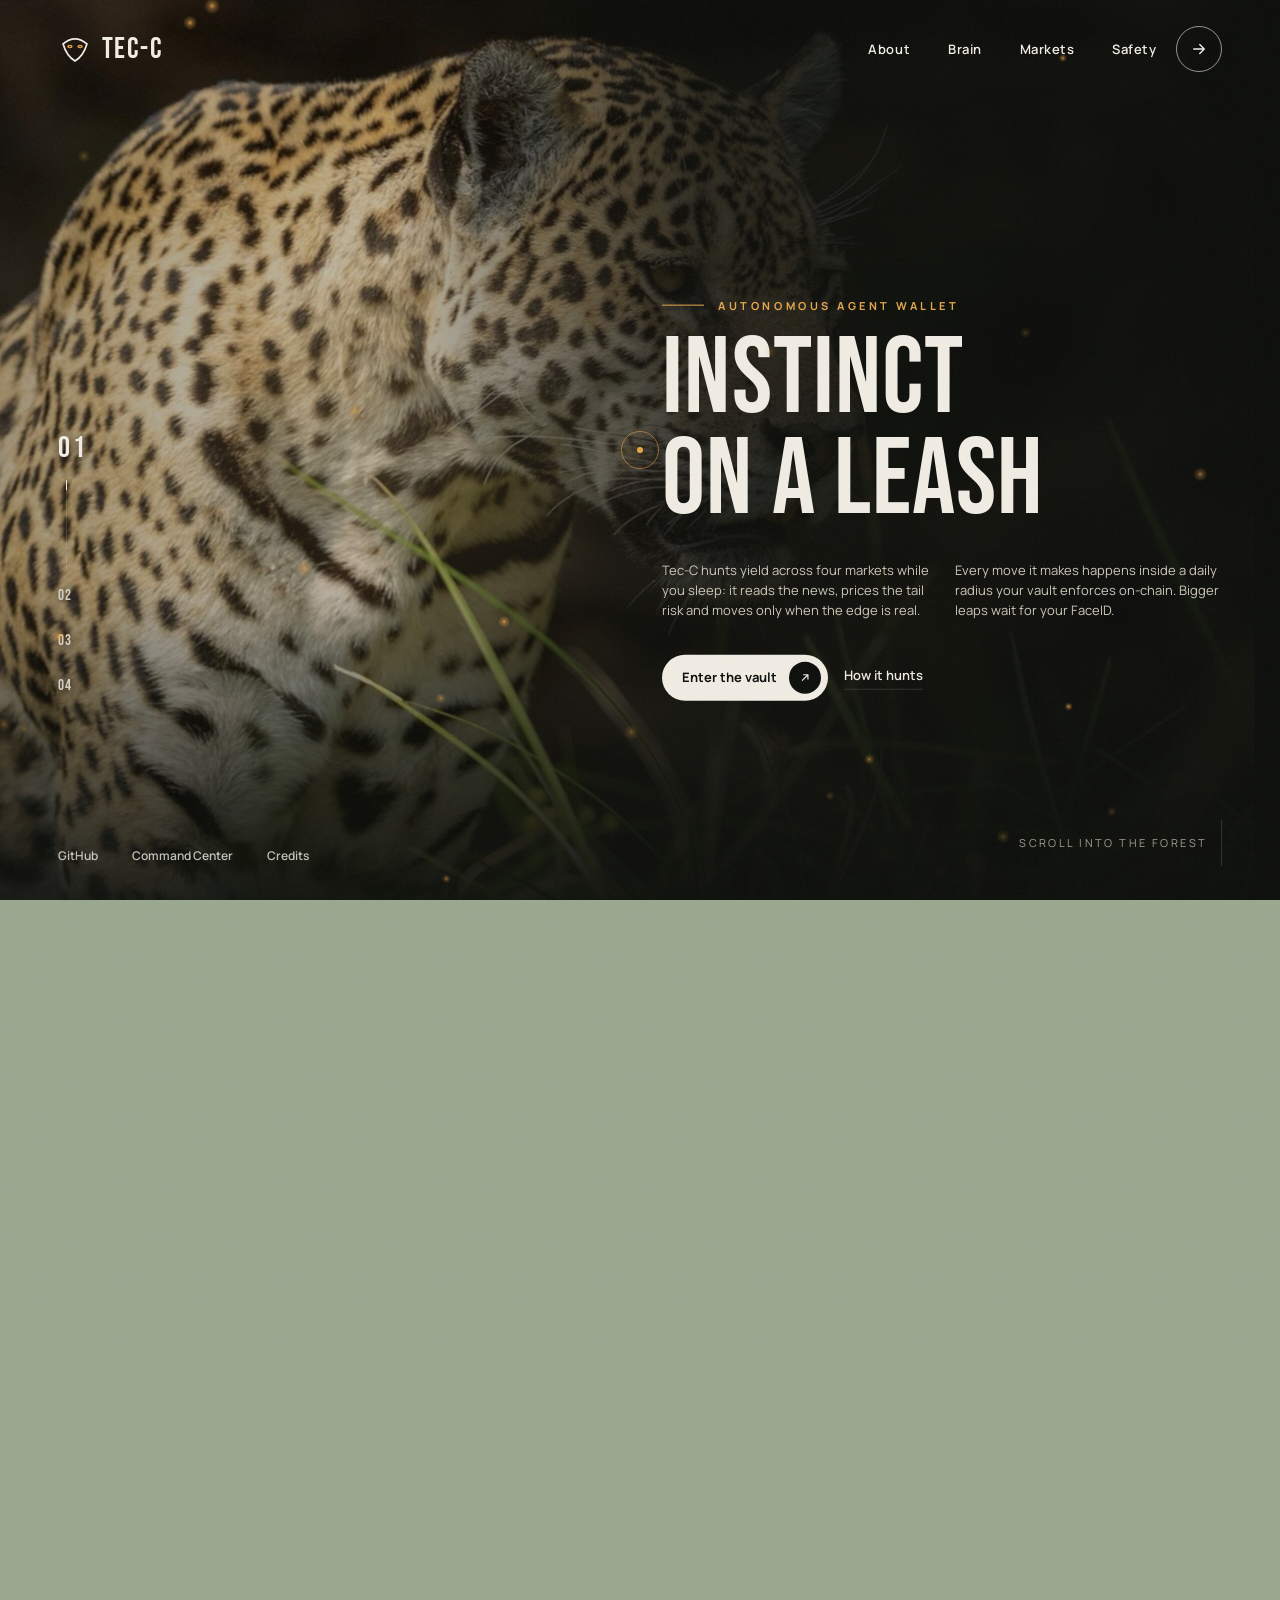
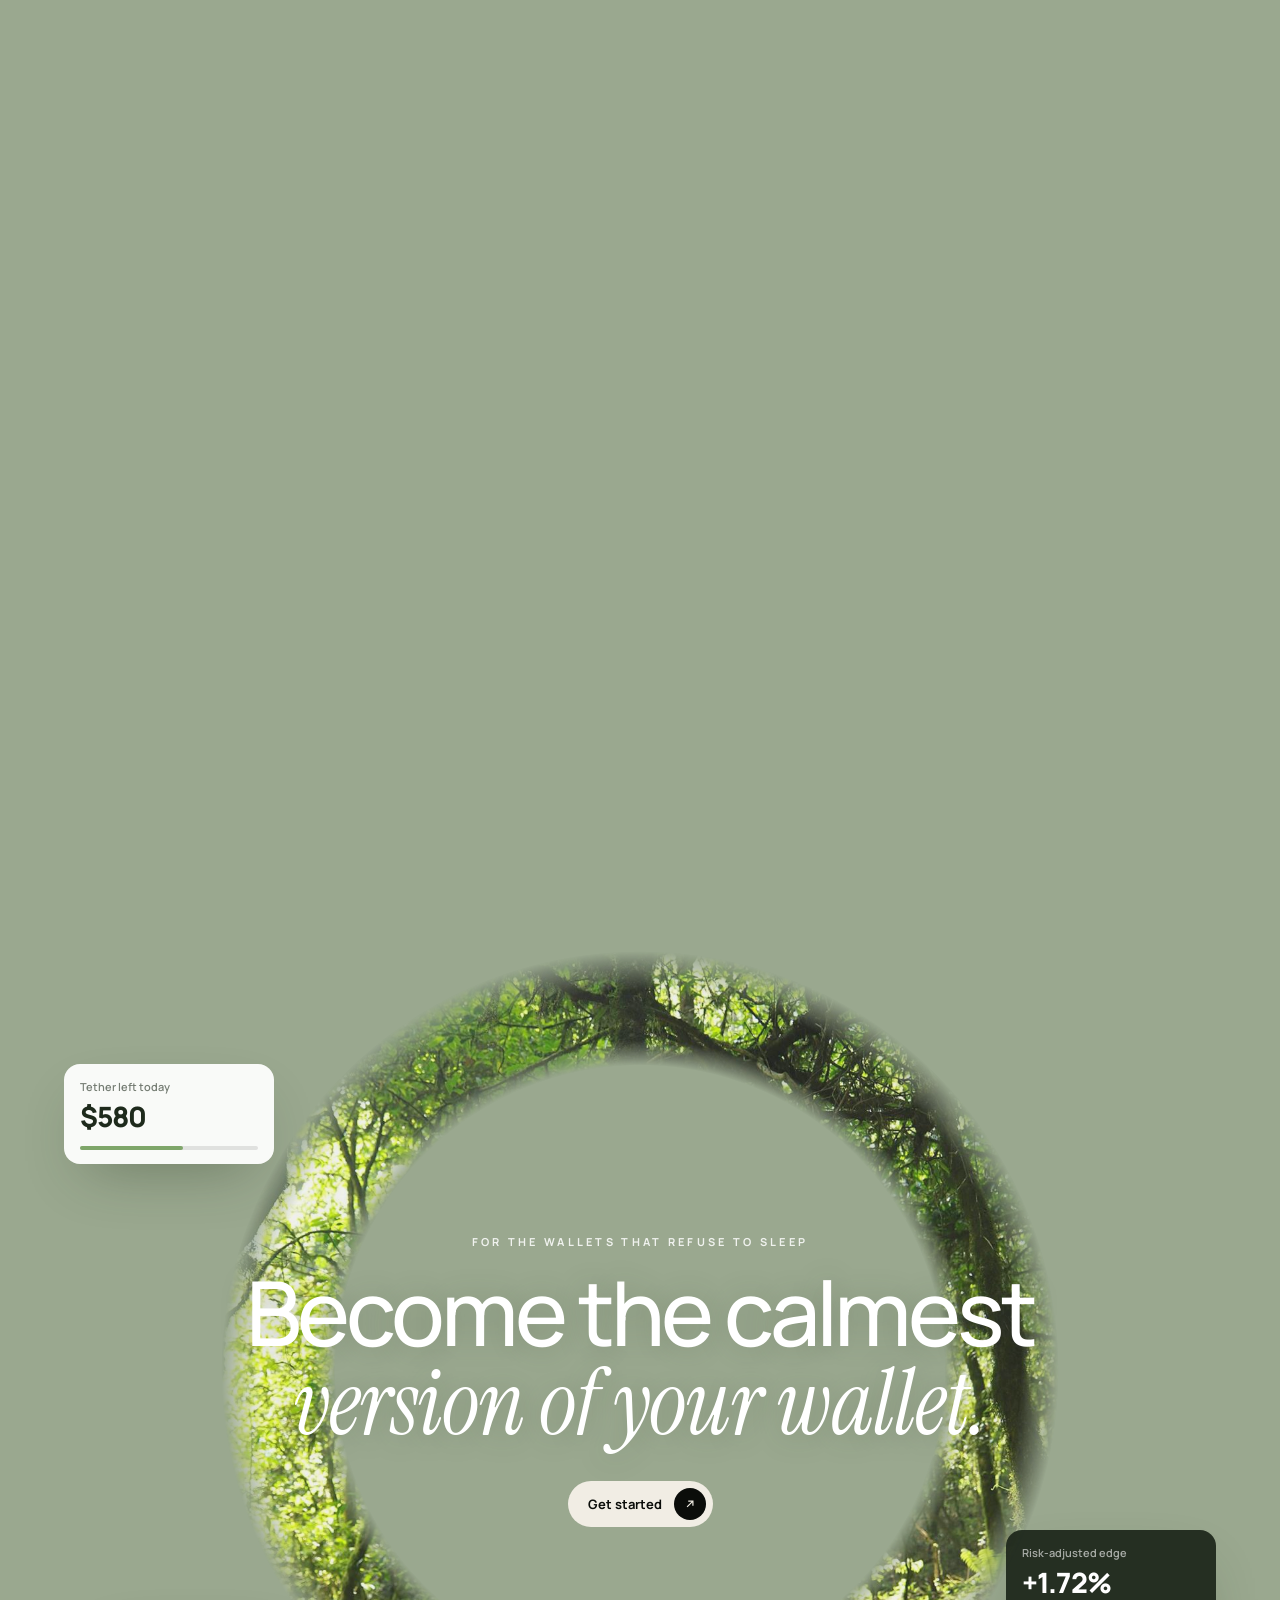
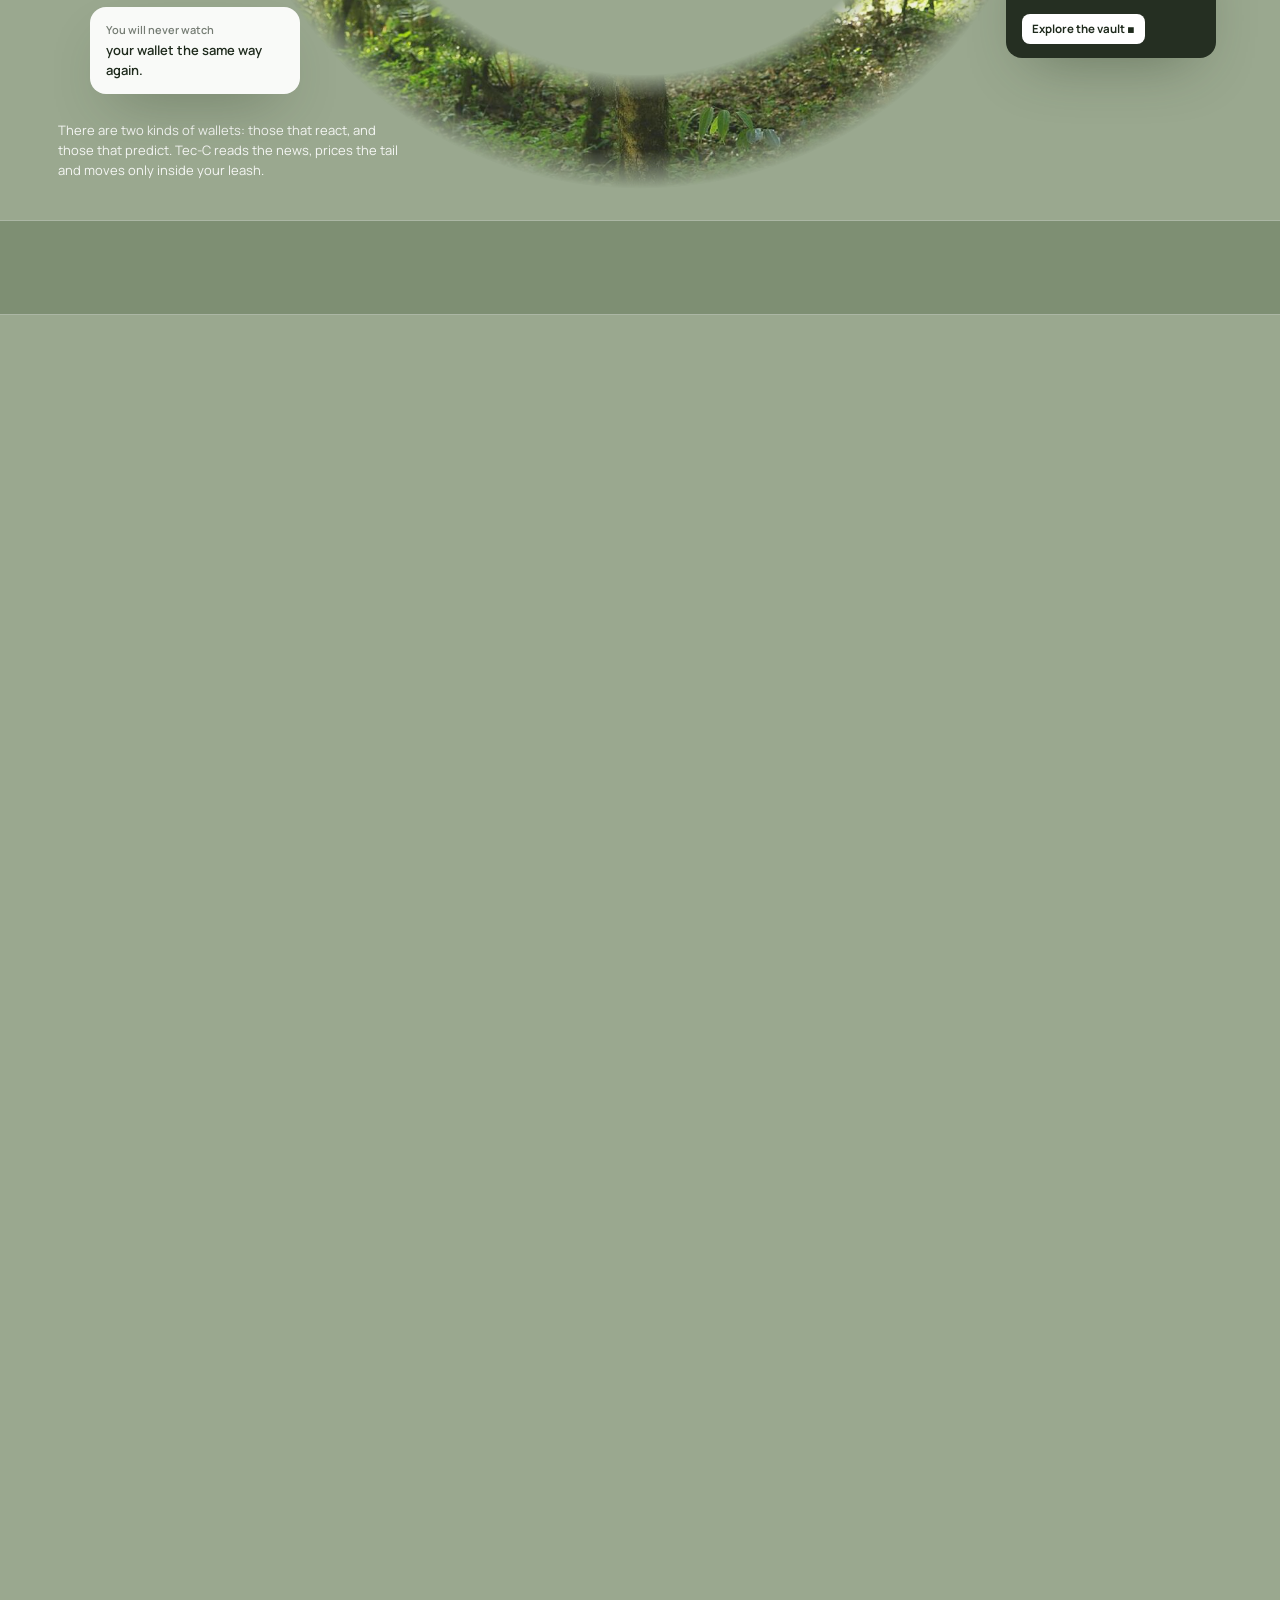
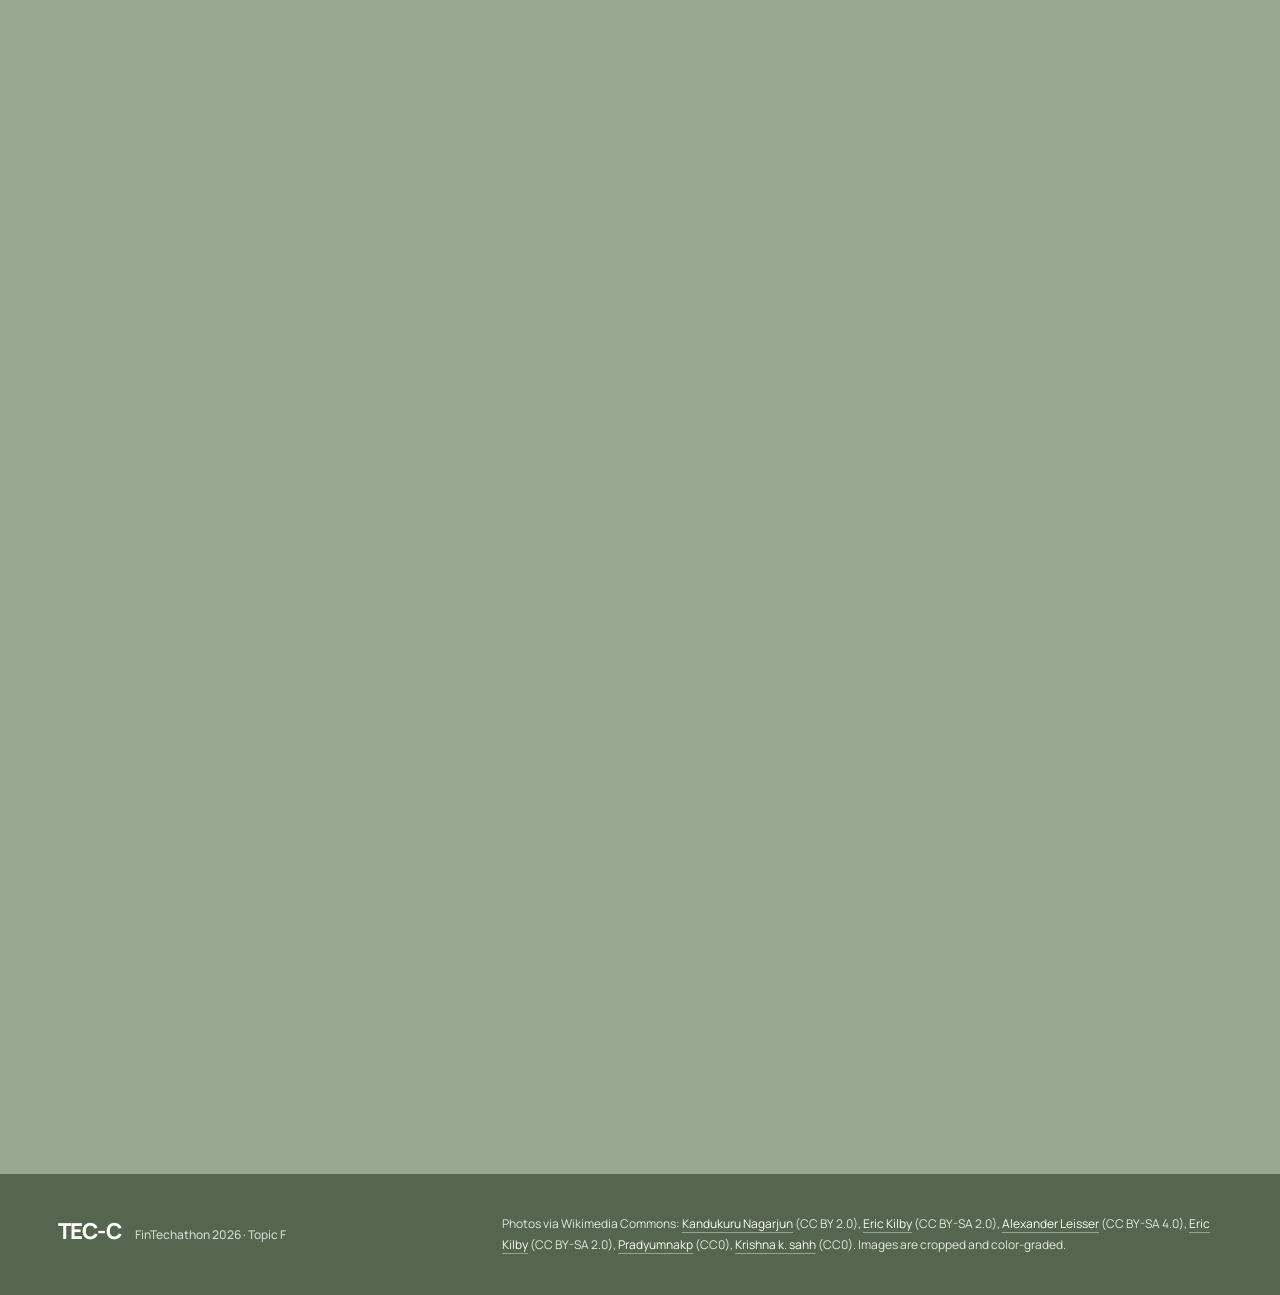
==== commit 4ff89528: "fix(web): smooth forest sections, full moss rings, soft dark top edge - Landing: replace every live " ====
--- a/web/index.html
+++ b/web/index.html
@@ -8,7 +8,7 @@
   <link rel="preconnect" href="https://fonts.googleapis.com">
   <link rel="preconnect" href="https://fonts.gstatic.com" crossorigin>
   <link href="https://fonts.googleapis.com/css2?family=Bebas+Neue&family=Instrument+Serif:ital@0;1&family=Manrope:wght@300;400;500;600;700;800&display=swap" rel="stylesheet">
-  <link rel="stylesheet" href="assets/css/landing.css?v=30">
+  <link rel="stylesheet" href="assets/css/landing.css?v=34">
 </head>
 <body class="is-loading">
 
@@ -25,6 +25,7 @@
 
   <canvas id="fireflies" aria-hidden="true"></canvas>
   <div class="grain" aria-hidden="true"></div>
+  <div class="top-shade" aria-hidden="true"></div>
   <div class="cursor-dot" id="cursor-dot" aria-hidden="true"></div>
   <div class="cursor-ring" id="cursor-ring" aria-hidden="true"></div>
 
--- a/web/assets/css/landing.css
+++ b/web/assets/css/landing.css
@@ -255,7 +255,7 @@
 /* intro — straight out of the reference: centred serif headline, white pill, floating cards */
 .intro { min-height: 100vh; display: grid; place-items: center; text-align: center; padding: 140px var(--gutter) 120px; overflow: hidden; }
 .intro-arch {
-  position: absolute; left: 50%; top: 50%; width: min(980px, 110vw, 125vh); aspect-ratio: 1; transform: translate(-50%, -50%);
+  position: absolute; left: 50%; top: 50%; width: min(980px, 104vw, 94vh); aspect-ratio: 1; transform: translate(-50%, -50%);
   border-radius: 50%; background: url(../img/moss-forest.jpg) center / cover;
   -webkit-mask-image: radial-gradient(circle closest-side, transparent 72%, #000 78%, #000 90%, transparent 99%); mask-image: radial-gradient(circle closest-side, transparent 72%, #000 78%, #000 90%, transparent 99%);
   filter: saturate(1.2); opacity: .85; animation: spin 140s linear infinite;
@@ -270,8 +270,8 @@
   background: rgba(255, 255, 255, .94); color: #1e2a1c; box-shadow: 0 24px 60px -24px rgba(40, 56, 34, .45);
   animation: floaty 7s ease-in-out infinite;
 }
-.intro-card.dark { background: rgba(28, 38, 26, .82); color: #fff; backdrop-filter: blur(12px); -webkit-backdrop-filter: blur(12px); }
-.ic-1 { left: 5%; top: 16%; } .ic-2 { left: 7%; bottom: 14%; animation-delay: -2s; } .ic-3 { right: 5%; bottom: 18%; animation-delay: -4s; }
+.intro-card.dark { background: rgba(28, 38, 26, .93); color: #fff; }
+.ic-1 { left: max(20px, 5%); top: 16%; } .ic-2 { left: max(20px, 7%); bottom: 14%; animation-delay: -2s; } .ic-3 { right: max(20px, 5%); bottom: 18%; animation-delay: -4s; }
 .ic-k { font-size: 11px; font-weight: 600; opacity: .6; }
 .ic-t { font-size: 13px; font-weight: 600; margin-top: 2px; }
 .ic-v { font-size: 28px; font-weight: 800; letter-spacing: -.03em; }
@@ -282,7 +282,7 @@
 .intro-foot { position: absolute; left: var(--gutter); bottom: 40px; max-width: 340px; text-align: left; font-size: 13px; color: rgba(255, 255, 255, .9); z-index: 2; }
 
 /* marquee */
-.marquee { border-top: 1px solid rgba(255, 255, 255, .35); border-bottom: 1px solid rgba(255, 255, 255, .35); overflow: hidden; padding: 20px 0; background: rgba(255, 255, 255, .12); backdrop-filter: blur(8px); -webkit-backdrop-filter: blur(8px); }
+.marquee { border-top: 1px solid rgba(255, 255, 255, .35); border-bottom: 1px solid rgba(255, 255, 255, .35); overflow: hidden; padding: 20px 0; background: rgba(104, 122, 94, .55); }
 .marquee-track { display: flex; gap: 38px; width: max-content; animation: marquee 38s linear infinite; font-family: var(--sans); font-weight: 600; font-size: 34px; letter-spacing: -.03em; white-space: nowrap; color: #fff; }
 .marquee-track b { color: rgba(255, 255, 255, .7); font-weight: 400; font-size: 20px; align-self: center; }
 .marquee-track span:nth-of-type(3n) { font-family: var(--serif); font-style: italic; font-weight: 400; }
@@ -301,7 +301,7 @@
 .stats { display: grid; grid-template-columns: repeat(4, 1fr); gap: 16px; }
 .stat { padding: 26px; background: rgba(255, 255, 255, .93); color: #1e2a1c; border-radius: 22px; box-shadow: 0 30px 70px -40px rgba(40, 56, 34, .55); }
 .stat-num { font-family: var(--sans); font-weight: 800; font-size: clamp(48px, 5.5vw, 84px); line-height: 1; letter-spacing: -.05em; }
-.stat:nth-child(4) { background: rgba(28, 38, 26, .85); color: #fff; backdrop-filter: blur(12px); -webkit-backdrop-filter: blur(12px); }
+.stat:nth-child(4) { background: rgba(28, 38, 26, .94); color: #fff; }
 .stat-label { color: #5b6a57; font-size: 13px; max-width: 220px; margin-top: 10px; }
 .stat:nth-child(4) .stat-label { color: rgba(255, 255, 255, .7); }
 .stats .stat:nth-child(2) { transition-delay: .1s; } .stats .stat:nth-child(3) { transition-delay: .2s; } .stats .stat:nth-child(4) { transition-delay: .3s; }
@@ -309,7 +309,7 @@
 /* statement — a slowly turning moss ring behind words that light up as you scroll */
 .statement { min-height: 120vh; display: flex; align-items: center; justify-content: center; padding: 0 var(--gutter); overflow: hidden; }
 .statement-ring {
-  position: absolute; left: 50%; top: 50%; width: min(1100px, 120vw, 115vh); aspect-ratio: 1; border-radius: 50%;
+  position: absolute; left: 50%; top: 50%; width: min(1100px, 110vw, 112vh); aspect-ratio: 1; border-radius: 50%;
   transform: translate(-50%, -50%) scale(var(--ss, 1)) rotate(var(--sr, 0deg));
   background: url(../img/moss-forest.jpg) center / cover;
   -webkit-mask-image: radial-gradient(circle closest-side, transparent 78%, #000 84%, #000 92%, transparent 99%); mask-image: radial-gradient(circle closest-side, transparent 78%, #000 84%, #000 92%, transparent 99%);
@@ -338,8 +338,9 @@
 .terr-grid { display: grid; grid-template-columns: repeat(4, 1fr); gap: 16px; }
 .terr {
   position: relative; padding: 24px; border-radius: 22px; min-height: 290px; display: flex; flex-direction: column; gap: 8px;
-  background: rgba(255, 255, 255, .22); border: 1px solid rgba(255, 255, 255, .55); color: #fff;
-  backdrop-filter: blur(18px) saturate(1.2); -webkit-backdrop-filter: blur(18px) saturate(1.2);
+  /* frosted look without backdrop-filter (live blur over the moving forest froze the page) */
+  background: linear-gradient(160deg, rgba(150, 166, 138, .72), rgba(112, 130, 102, .66)); border: 1px solid rgba(255, 255, 255, .55); color: #fff;
+  box-shadow: inset 0 1px 0 rgba(255, 255, 255, .25), 0 30px 60px -40px rgba(30, 42, 26, .6);
   transition: transform .5s var(--ease-out), background .4s, color .4s, opacity 1.1s var(--ease-out);
 }
 .terr:hover { background: rgba(255, 255, 255, .94); color: #1e2a1c; }
@@ -365,7 +366,7 @@
 /* cta */
 .cta { min-height: 90vh; display: grid; place-items: center; text-align: center; overflow: hidden; }
 .cta-arch {
-  position: absolute; left: 50%; top: 50%; width: min(820px, 110vw, 100vh); aspect-ratio: 1; transform: translate(-50%, -50%); border-radius: 50%;
+  position: absolute; left: 50%; top: 50%; width: min(820px, 104vw, 84vh); aspect-ratio: 1; transform: translate(-50%, -50%); border-radius: 50%;
   background: url(../img/moss-forest.jpg) center / cover;
   -webkit-mask-image: radial-gradient(circle closest-side, transparent 72%, #000 79%, #000 90%, transparent 99%); mask-image: radial-gradient(circle closest-side, transparent 72%, #000 79%, #000 90%, transparent 99%);
   animation: spin 120s linear infinite reverse; opacity: .85;
@@ -379,7 +380,7 @@
 .on-light .btn-pill .sq { background: #1e2a1c; color: #fff; }
 .on-light .btn-pill:hover { background: #eef3e6; box-shadow: 0 14px 40px -14px rgba(40, 56, 34, .5); }
 
-.footer { position: relative; z-index: 4; padding: 40px var(--gutter); border-top: 1px solid rgba(255, 255, 255, .4); display: flex; flex-wrap: wrap; gap: 20px; justify-content: space-between; align-items: flex-start; font-size: 12px; color: rgba(255, 255, 255, .85); background: rgba(40, 56, 34, .25); backdrop-filter: blur(10px); -webkit-backdrop-filter: blur(10px); }
+.footer { position: relative; z-index: 4; padding: 40px var(--gutter); border-top: 1px solid rgba(255, 255, 255, .4); display: flex; flex-wrap: wrap; gap: 20px; justify-content: space-between; align-items: flex-start; font-size: 12px; color: rgba(255, 255, 255, .85); background: rgba(60, 76, 52, .72); }
 .foot-brand { font-weight: 800; font-size: 22px; color: #fff; letter-spacing: -.02em; }
 .foot-brand span { font-size: 12px; font-weight: 500; letter-spacing: 0; color: rgba(255, 255, 255, .75); margin-left: 10px; }
 .foot-credits { max-width: 720px; line-height: 1.7; }
@@ -433,3 +434,11 @@
 /* the browser skips layout/paint of sections that are far off-screen */
 .section, .statement, .cta, .marquee { content-visibility: auto; contain-intrinsic-size: auto 900px; }
 .slide.is-active .slide-media img { will-change: transform; }
+
+/* no live backdrop blur anywhere on the landing: it forced a re-blur of the animated forest every frame */
+
+/* soft dark edge across the top of the screen over the forest (like the Pyko reference): a plain gradient, no live blur */
+.top-shade { position: fixed; left: 0; right: 0; top: 0; height: 34vh; z-index: 8; pointer-events: none; opacity: 0; transition: opacity .8s;
+  background: linear-gradient(180deg, rgba(8, 11, 8, .82) 0%, rgba(8, 11, 8, .70) 7%, rgba(8, 11, 8, .56) 16%, rgba(8, 11, 8, .42) 27%, rgba(8, 11, 8, .29) 40%, rgba(8, 11, 8, .17) 55%, rgba(8, 11, 8, .08) 72%, rgba(8, 11, 8, .02) 88%, rgba(8, 11, 8, 0) 100%); }
+.on-light .top-shade { opacity: 1; }
+.on-light .site-header.scrolled { background: none; }
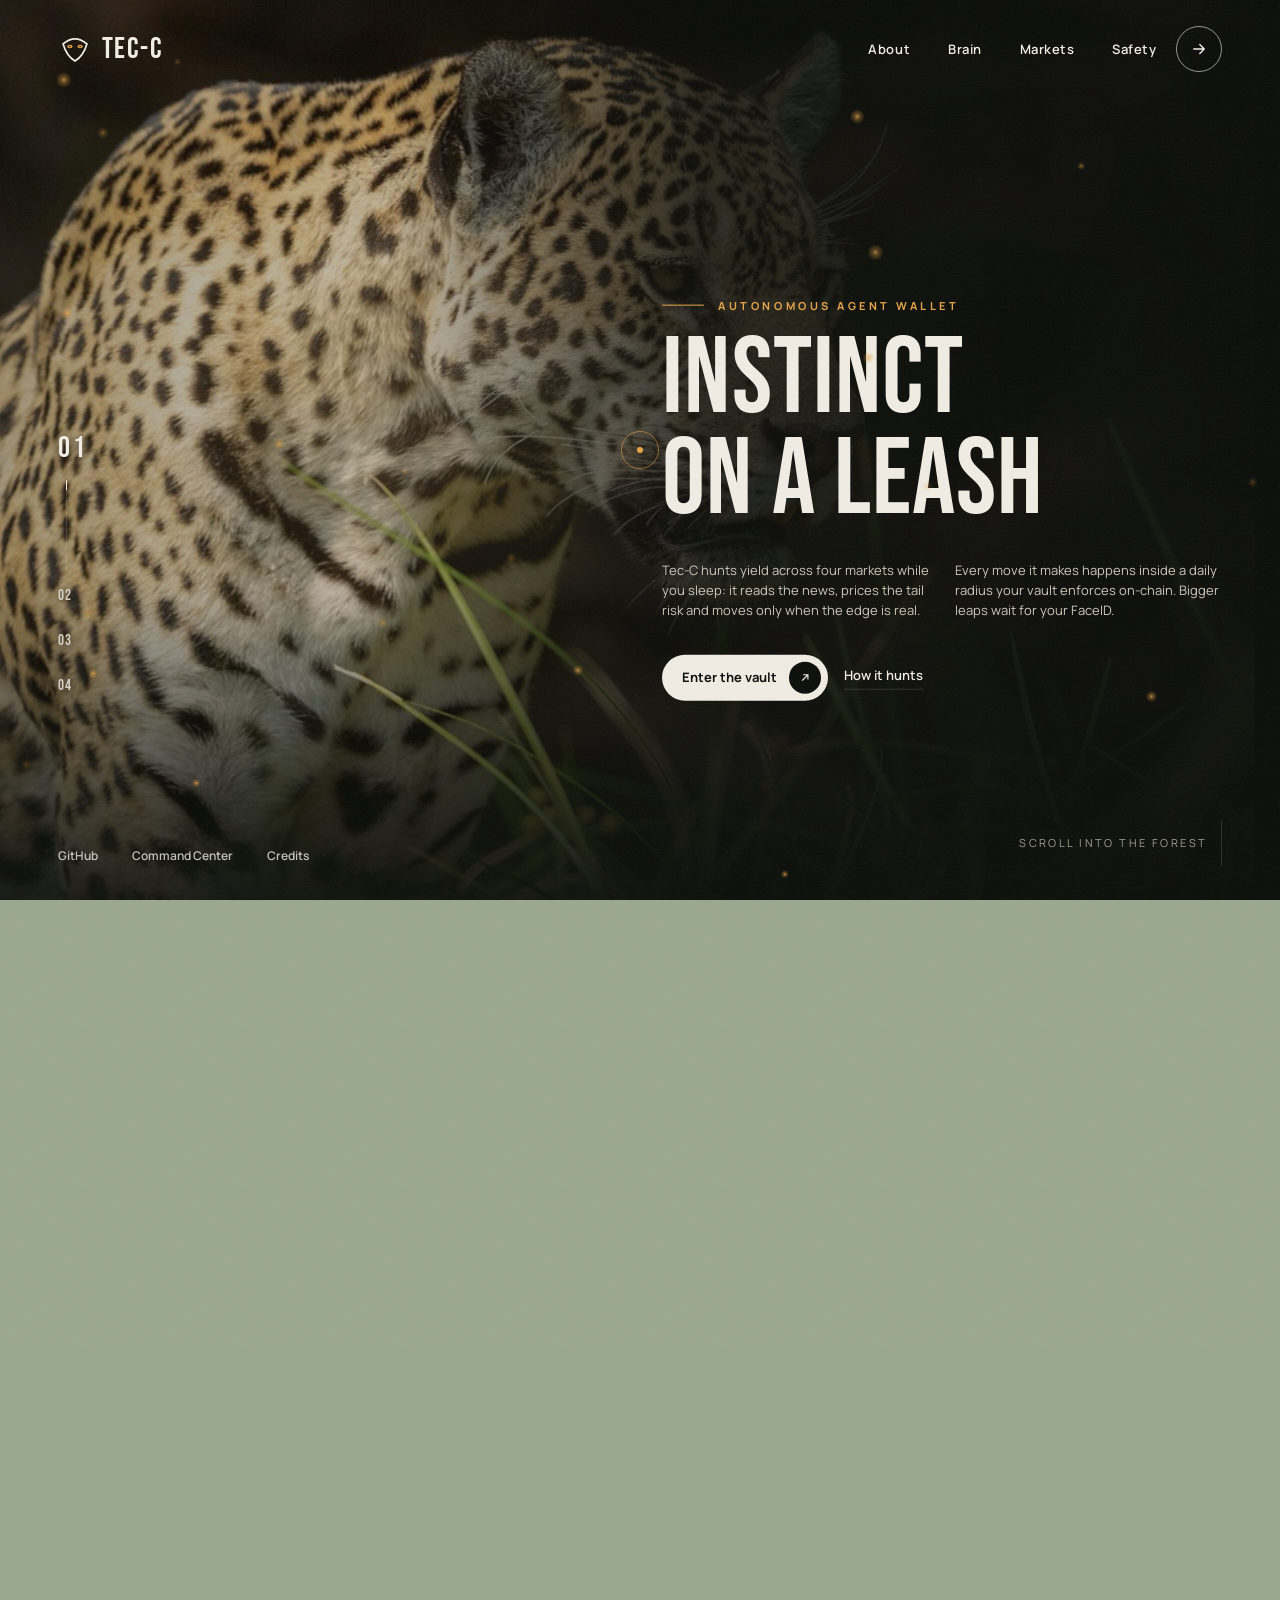
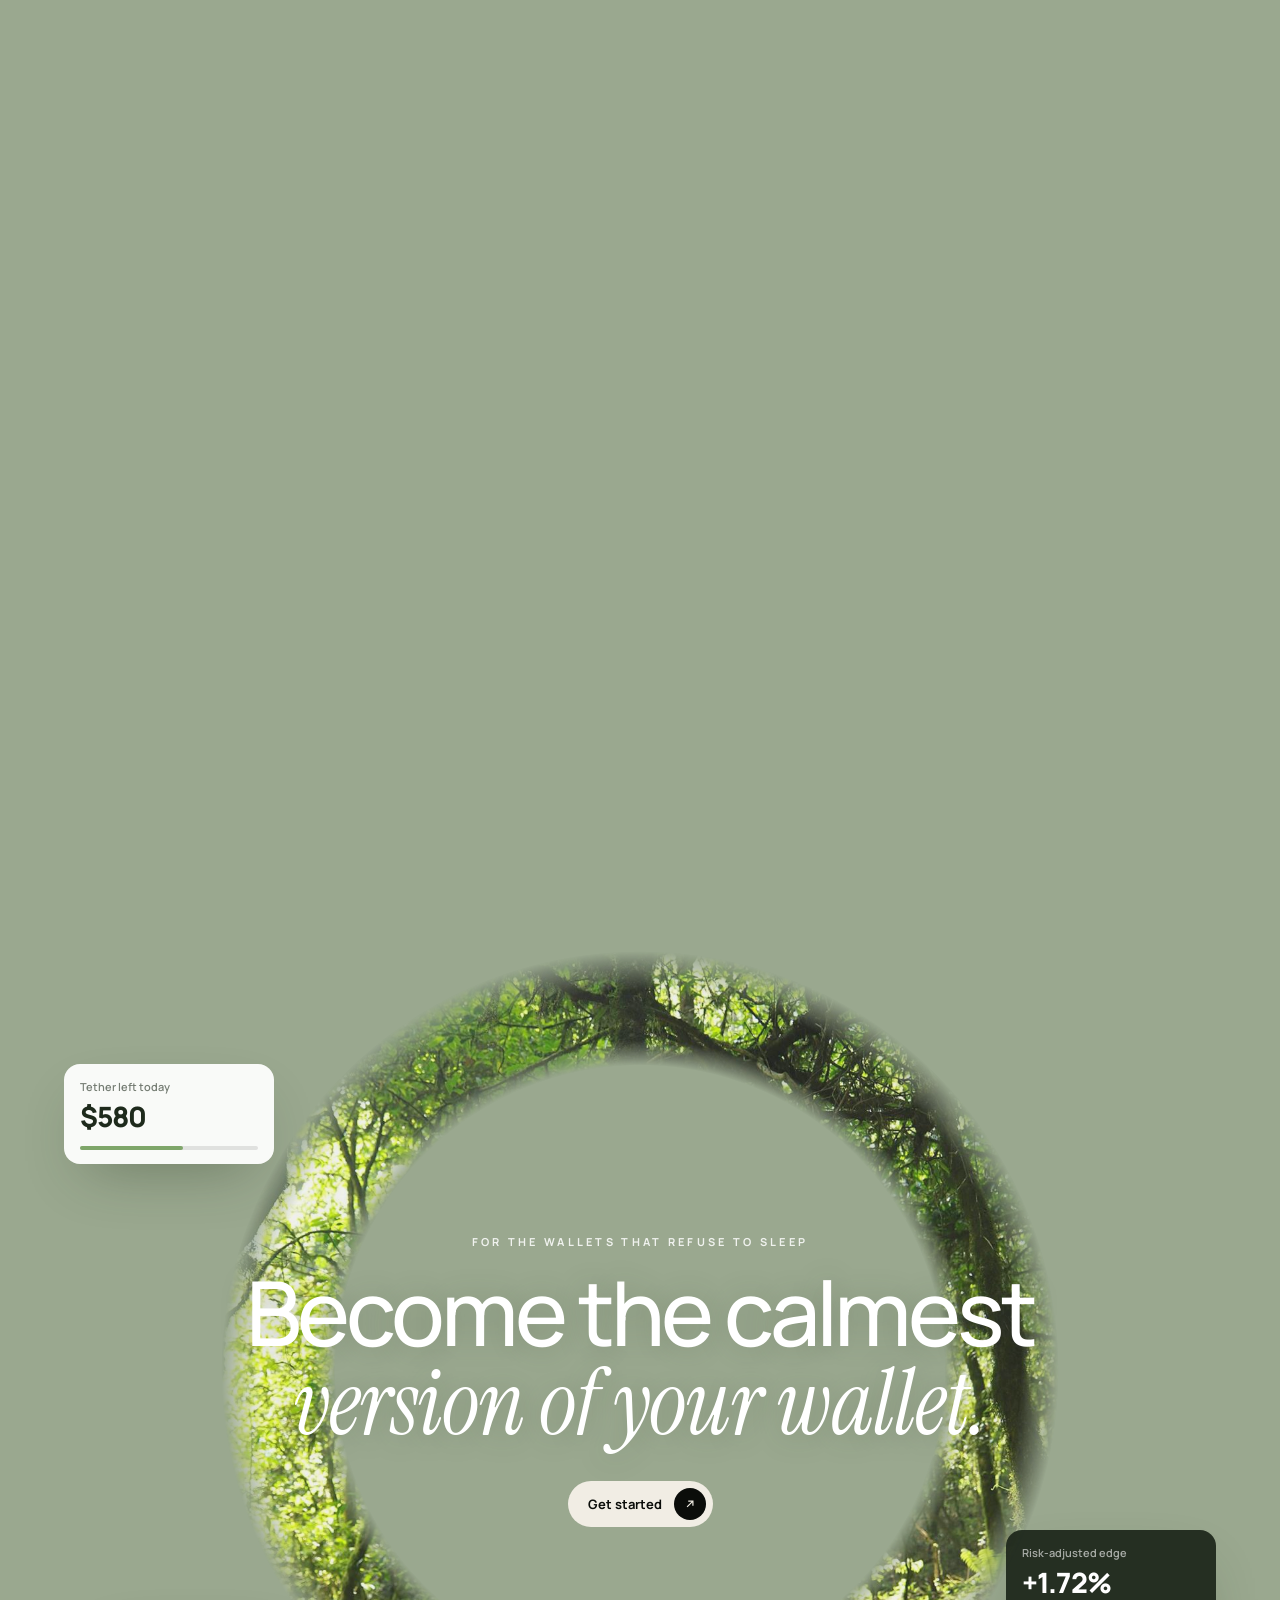
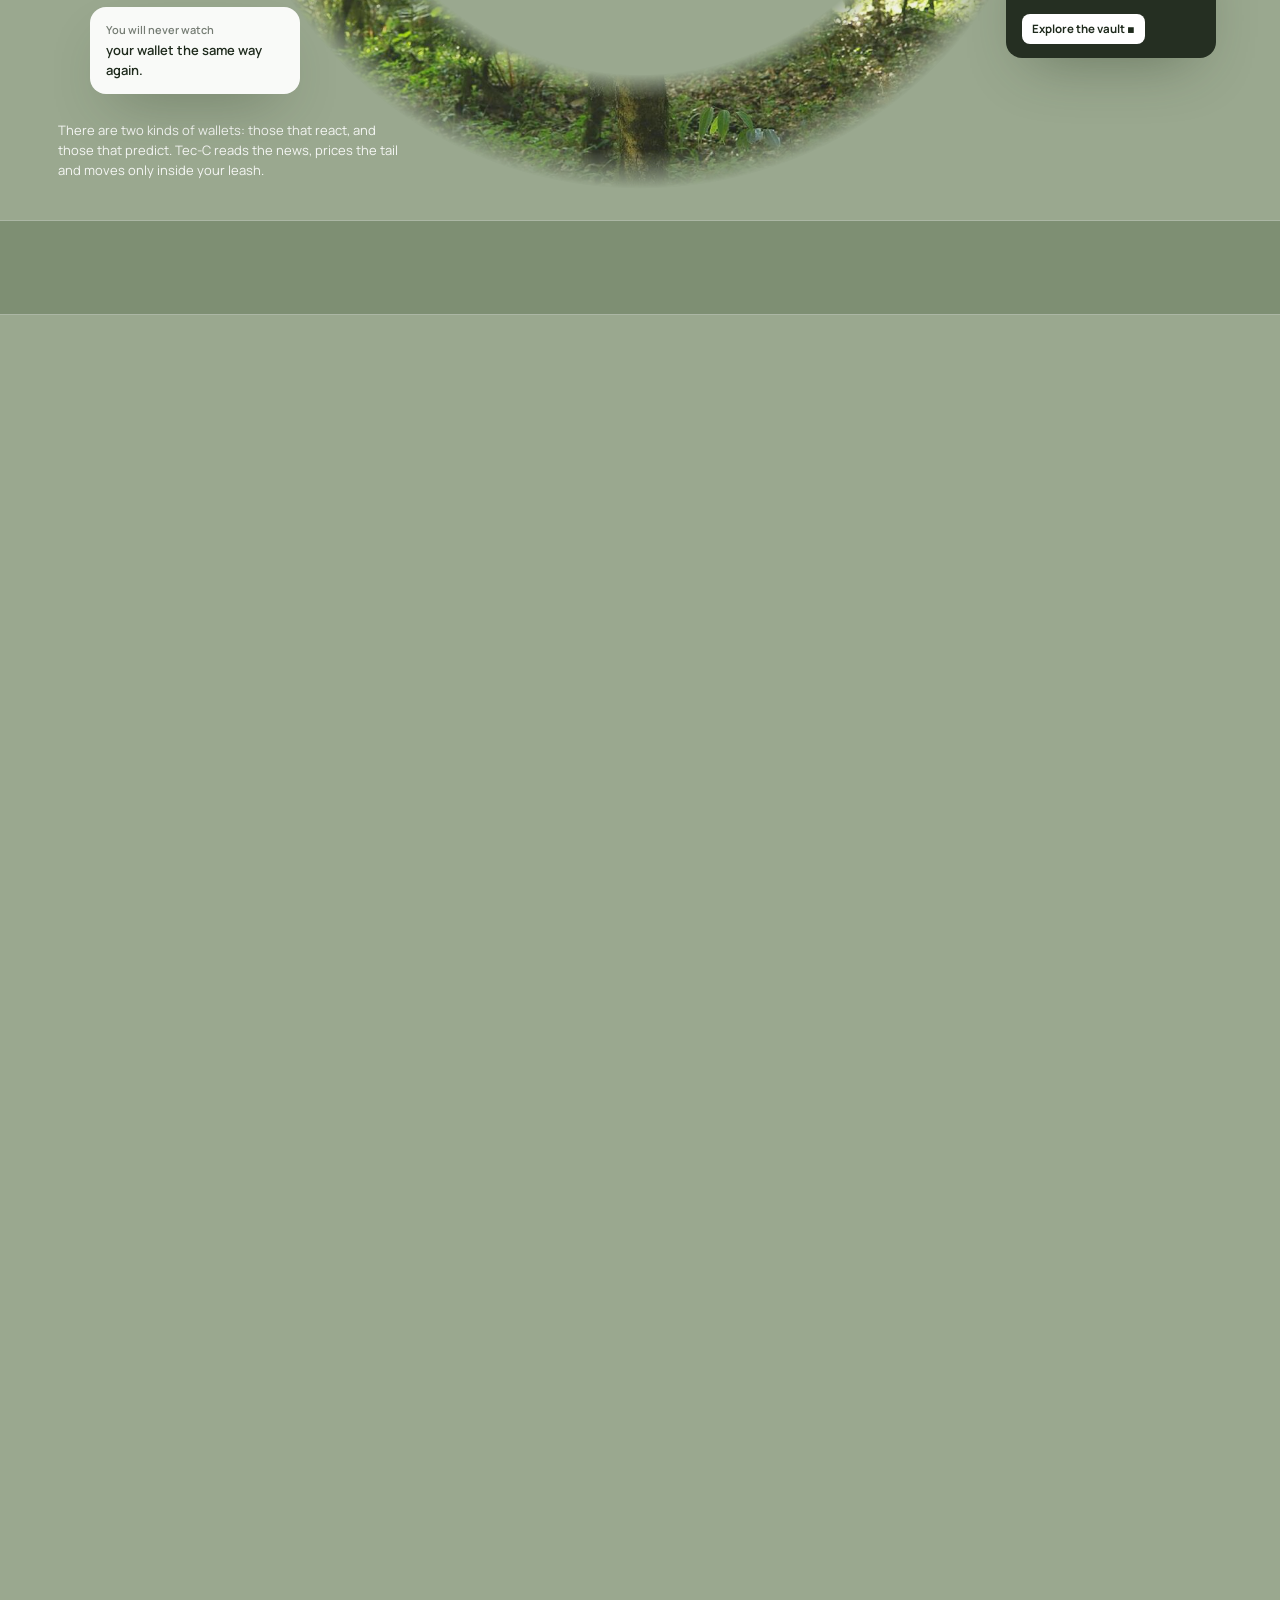
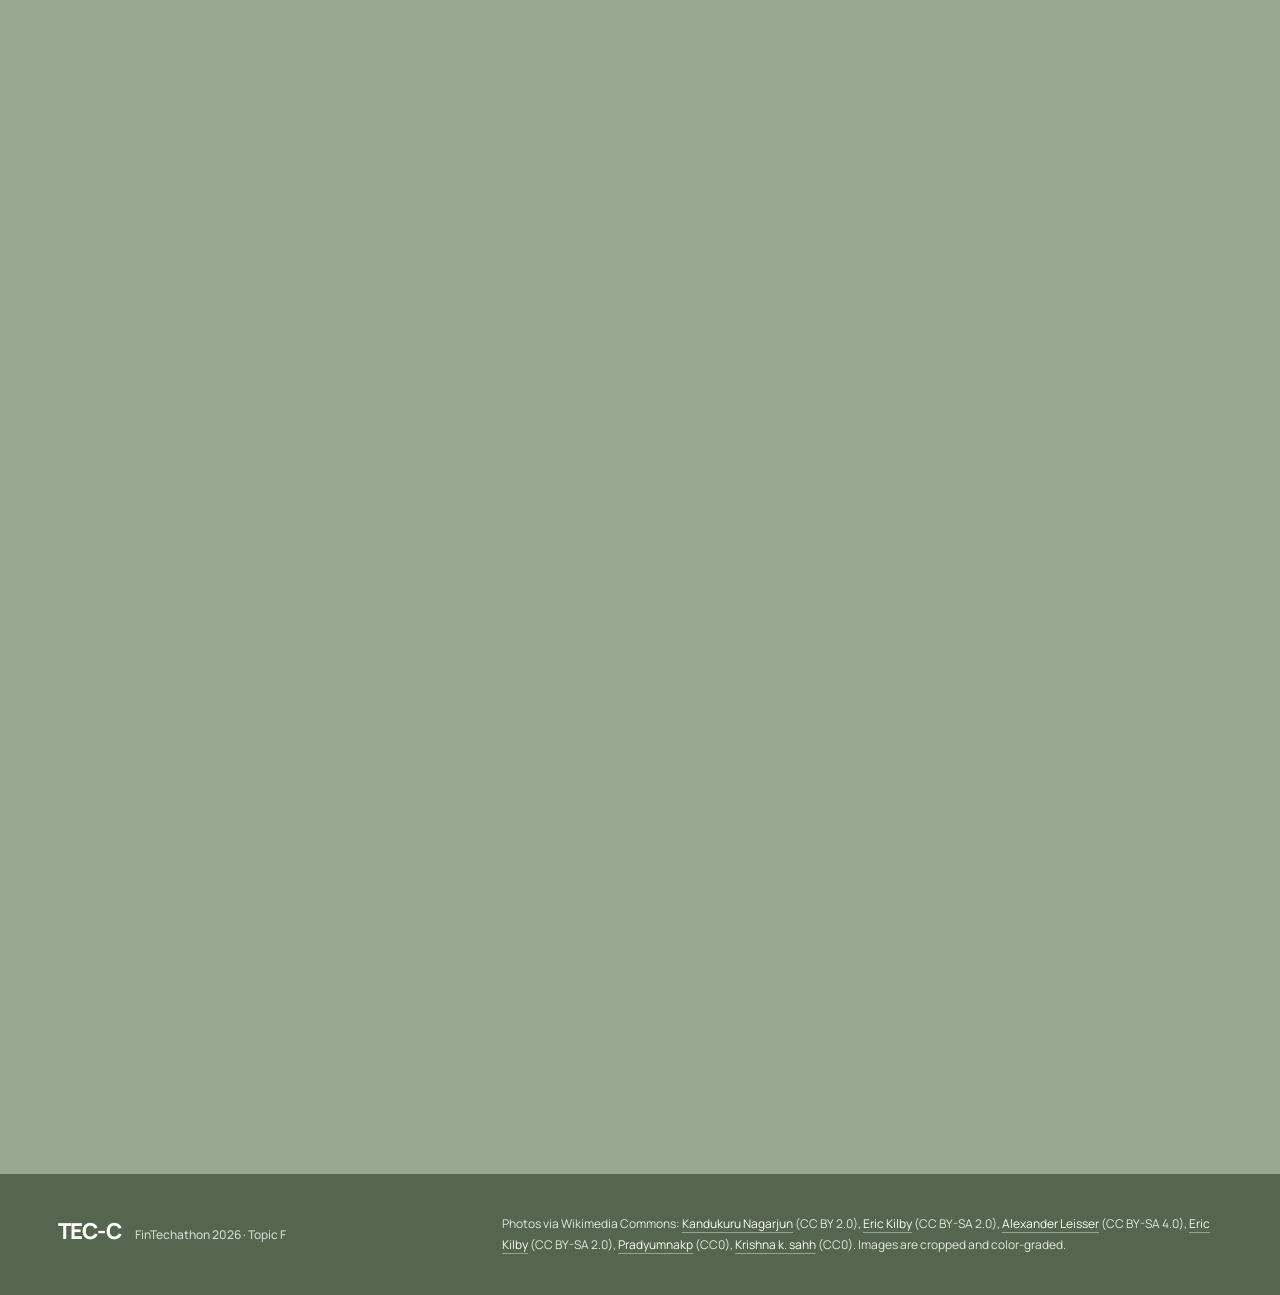
==== commit e33f24ff: "style(web): longer, darker top edge" ====
--- a/web/index.html
+++ b/web/index.html
@@ -8,7 +8,7 @@
   <link rel="preconnect" href="https://fonts.googleapis.com">
   <link rel="preconnect" href="https://fonts.gstatic.com" crossorigin>
   <link href="https://fonts.googleapis.com/css2?family=Bebas+Neue&family=Instrument+Serif:ital@0;1&family=Manrope:wght@300;400;500;600;700;800&display=swap" rel="stylesheet">
-  <link rel="stylesheet" href="assets/css/landing.css?v=34">
+  <link rel="stylesheet" href="assets/css/landing.css?v=35">
 </head>
 <body class="is-loading">
 
--- a/web/assets/css/landing.css
+++ b/web/assets/css/landing.css
@@ -438,7 +438,7 @@
 /* no live backdrop blur anywhere on the landing: it forced a re-blur of the animated forest every frame */
 
 /* soft dark edge across the top of the screen over the forest (like the Pyko reference): a plain gradient, no live blur */
-.top-shade { position: fixed; left: 0; right: 0; top: 0; height: 34vh; z-index: 8; pointer-events: none; opacity: 0; transition: opacity .8s;
-  background: linear-gradient(180deg, rgba(8, 11, 8, .82) 0%, rgba(8, 11, 8, .70) 7%, rgba(8, 11, 8, .56) 16%, rgba(8, 11, 8, .42) 27%, rgba(8, 11, 8, .29) 40%, rgba(8, 11, 8, .17) 55%, rgba(8, 11, 8, .08) 72%, rgba(8, 11, 8, .02) 88%, rgba(8, 11, 8, 0) 100%); }
+.top-shade { position: fixed; left: 0; right: 0; top: 0; height: 46vh; z-index: 8; pointer-events: none; opacity: 0; transition: opacity .8s;
+  background: linear-gradient(180deg, rgba(6, 9, 6, .94) 0%, rgba(6, 9, 6, .86) 8%, rgba(6, 9, 6, .74) 17%, rgba(6, 9, 6, .60) 28%, rgba(6, 9, 6, .45) 40%, rgba(6, 9, 6, .31) 53%, rgba(6, 9, 6, .18) 67%, rgba(6, 9, 6, .08) 82%, rgba(6, 9, 6, 0) 100%); }
 .on-light .top-shade { opacity: 1; }
 .on-light .site-header.scrolled { background: none; }
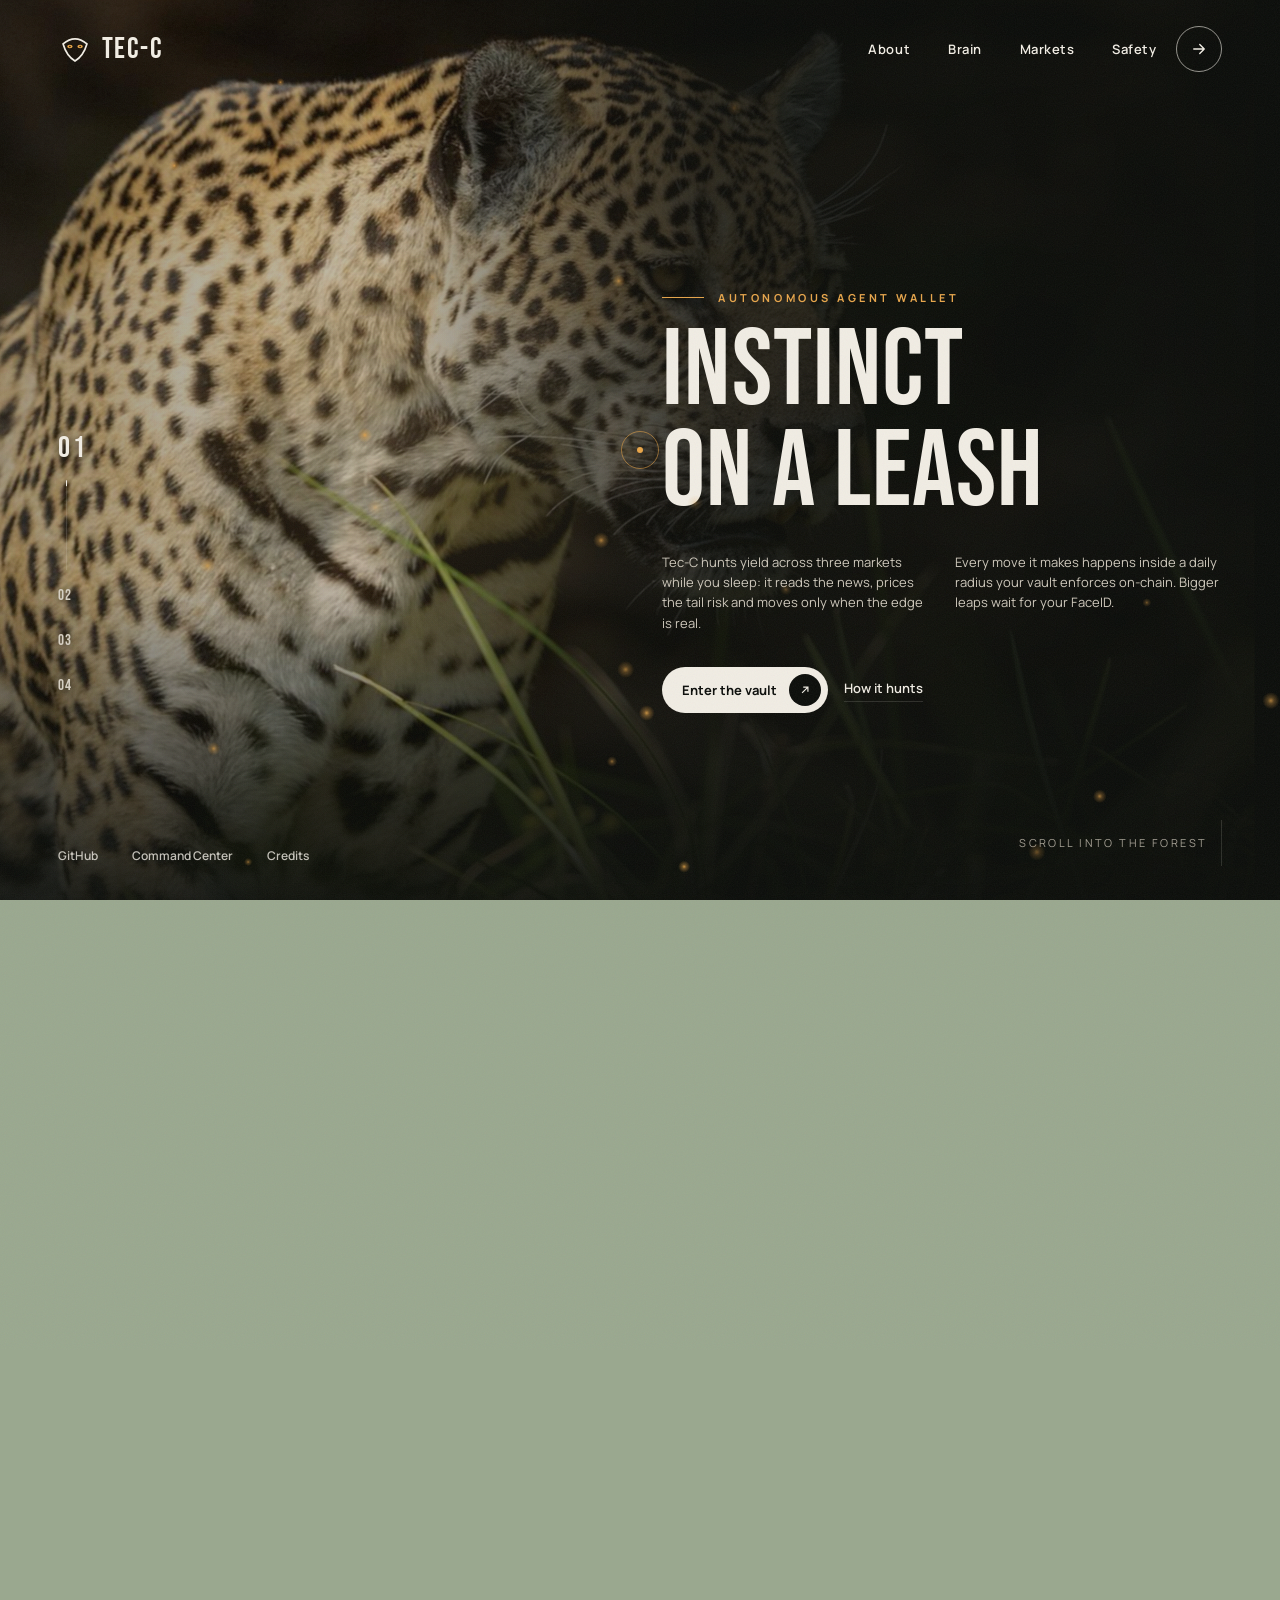
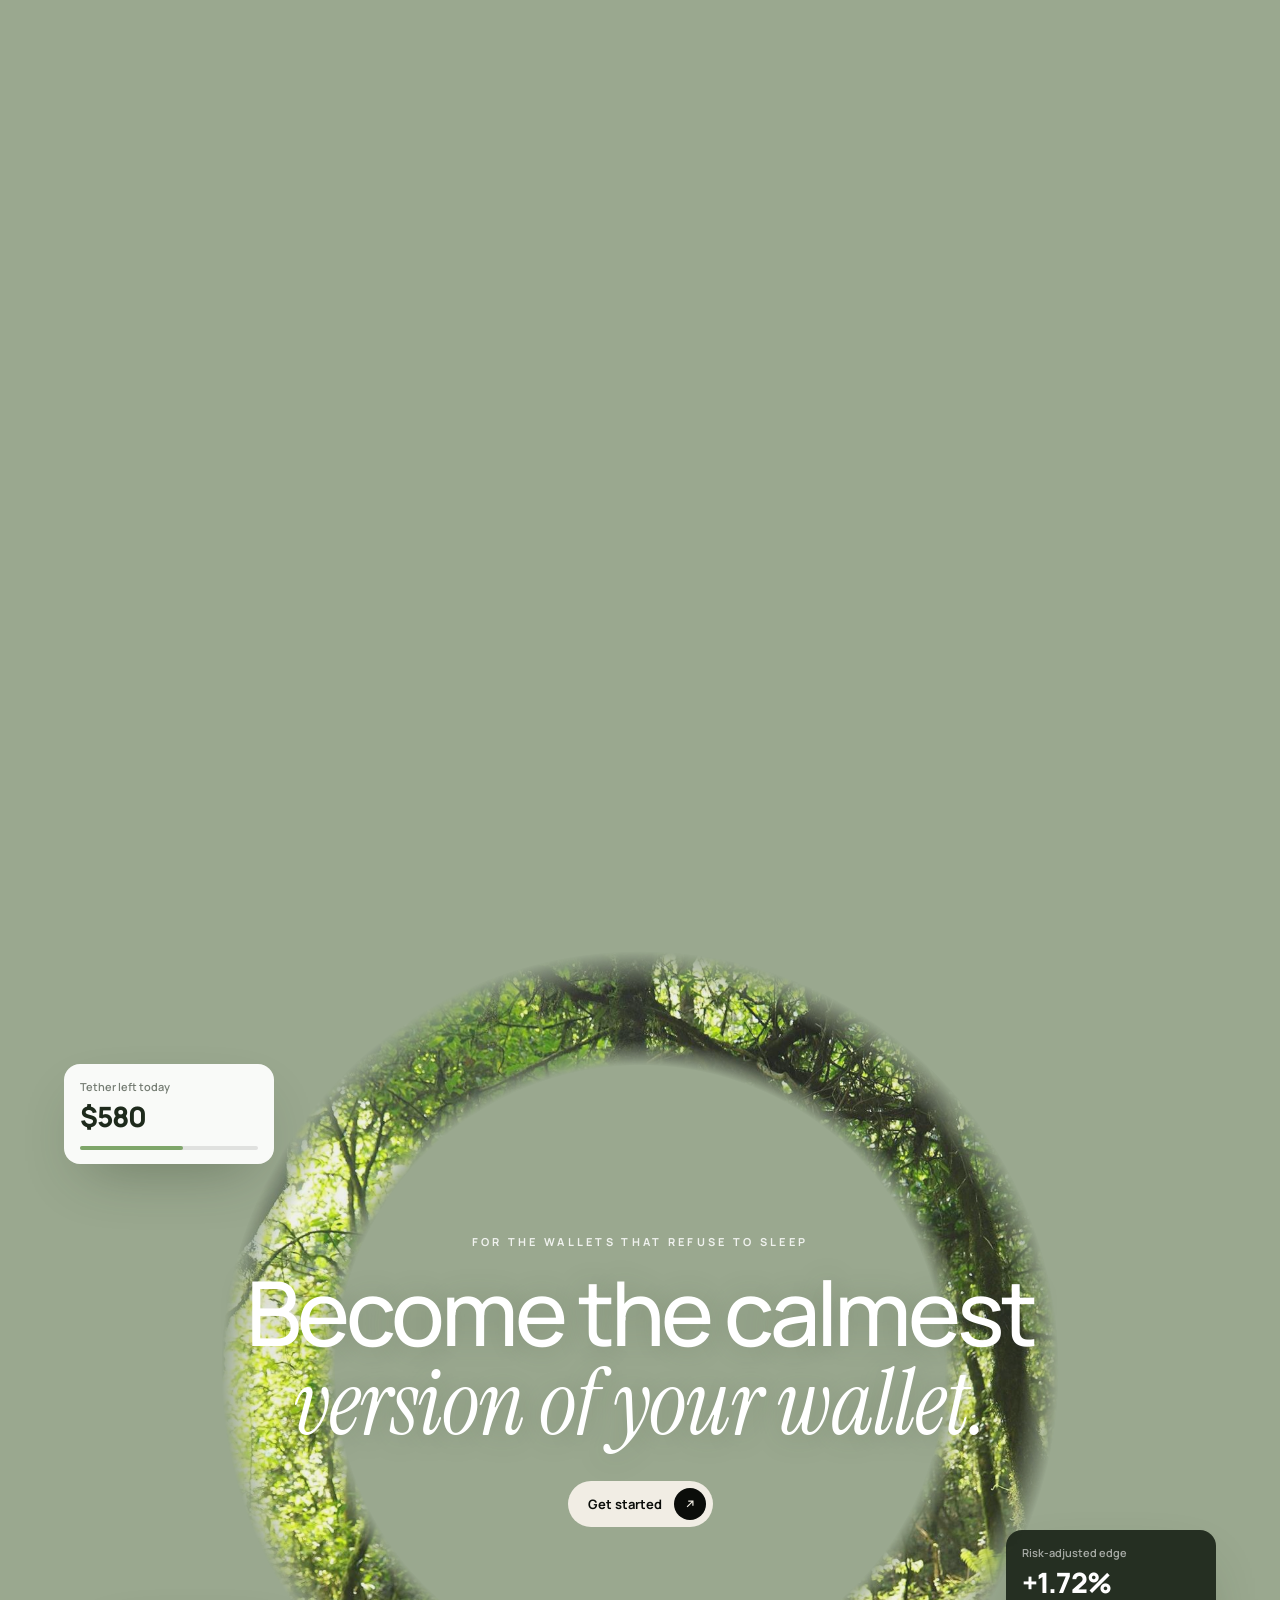
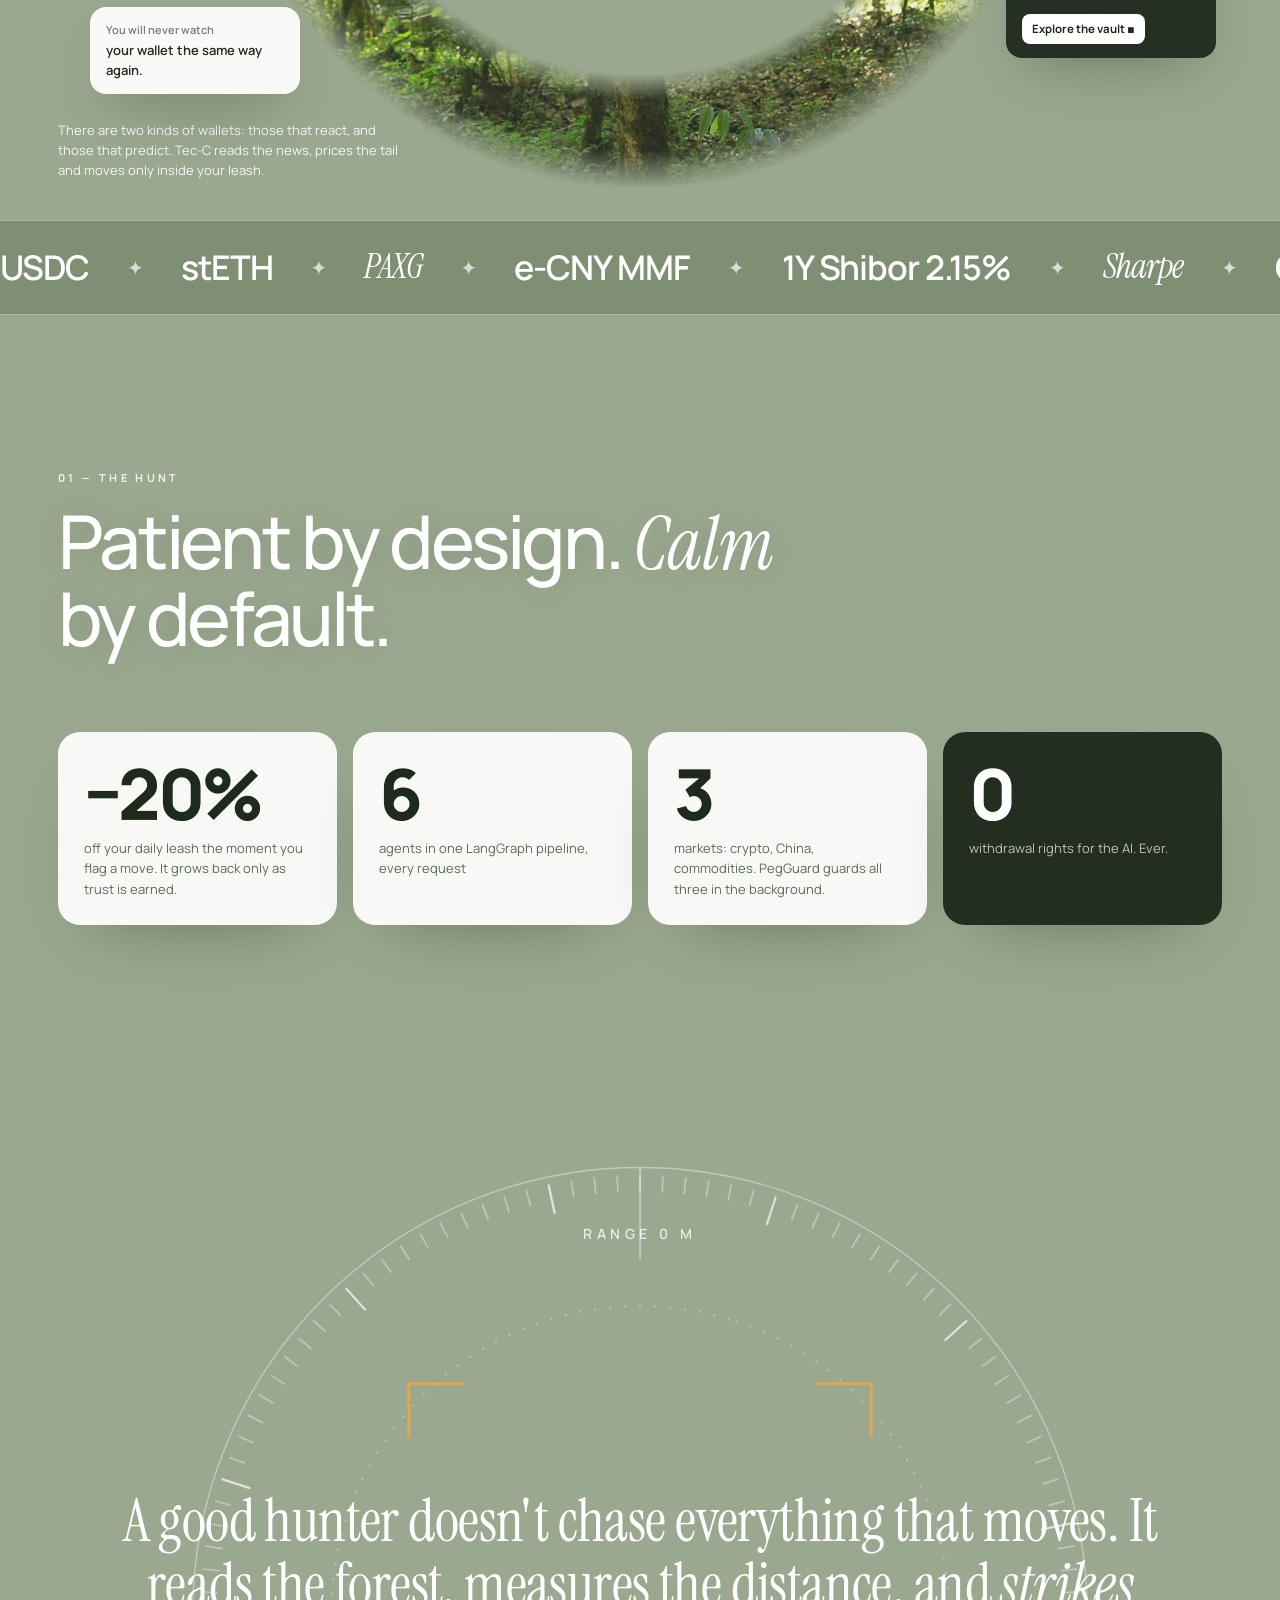
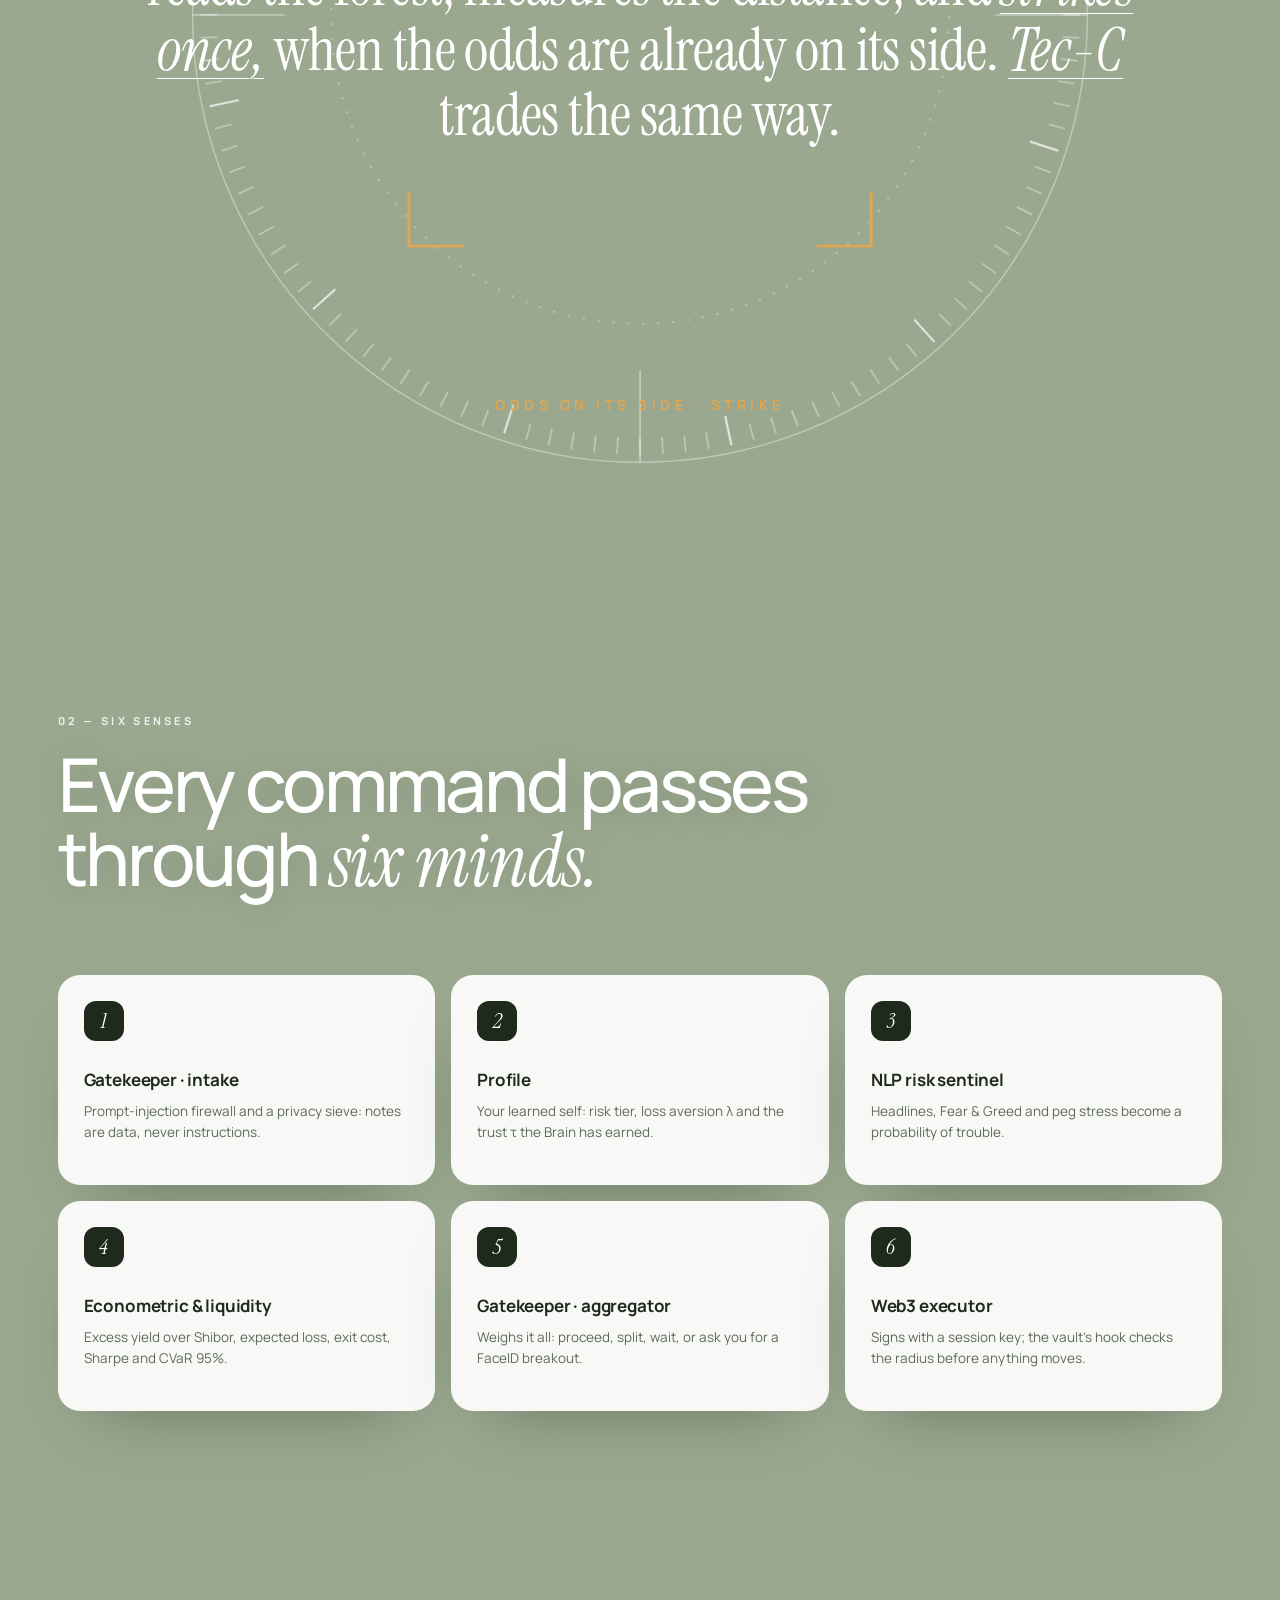
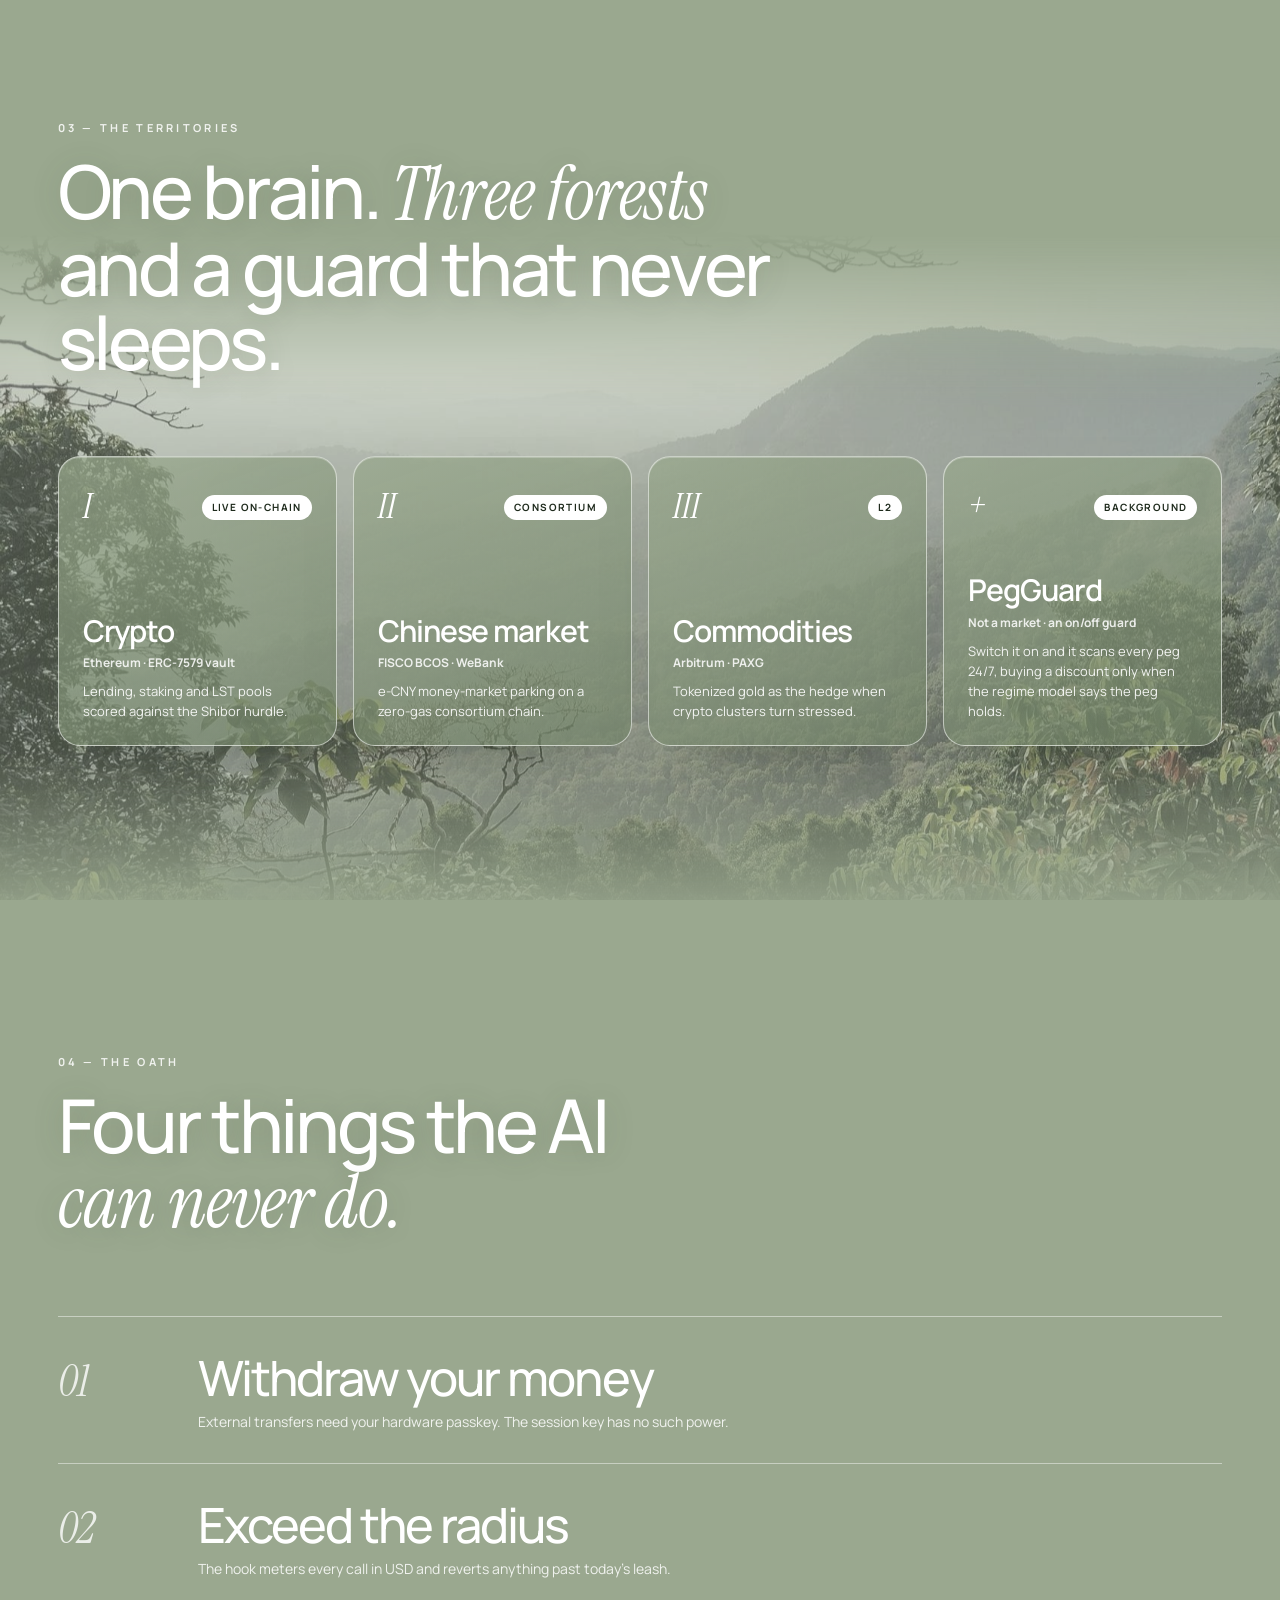
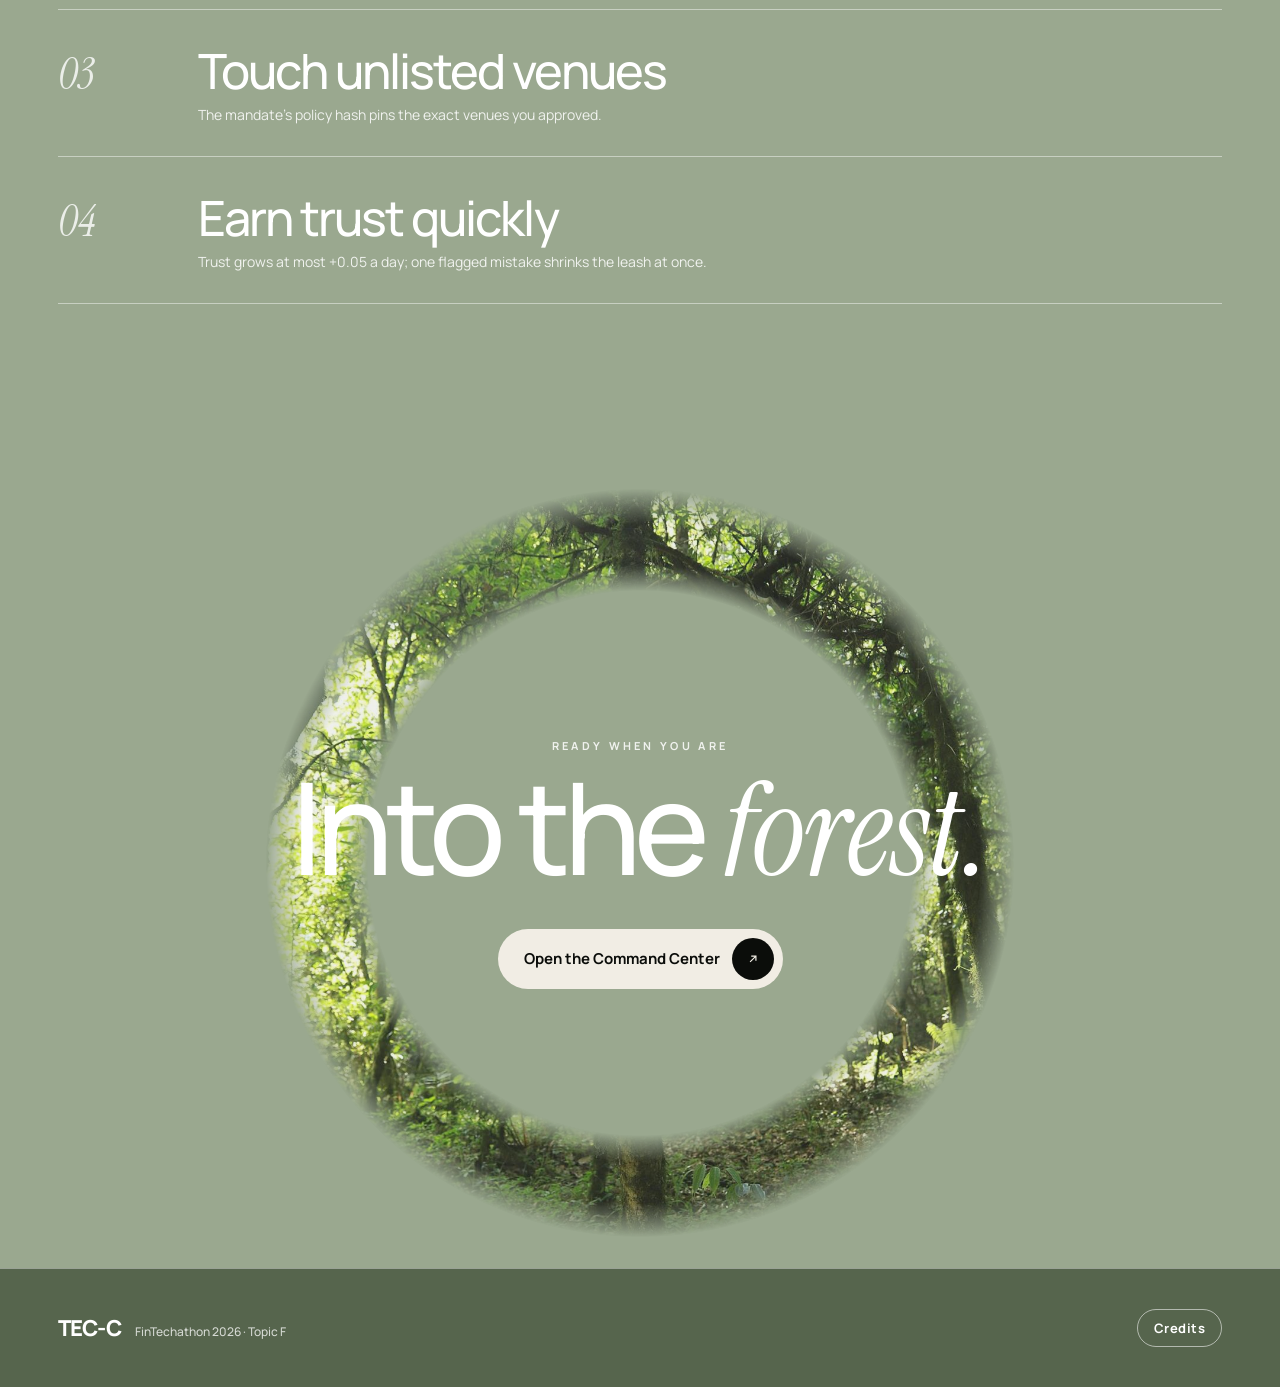
==== commit b396c65e: "feat(web): team notes — PegGuard switch, market-aware assets, real deposit address, CTA fail-safe Ap" ====
--- a/web/index.html
+++ b/web/index.html
@@ -3,12 +3,13 @@
 <head>
   <meta charset="utf-8">
   <meta name="viewport" content="width=device-width, initial-scale=1">
+  <link rel="icon" href="assets/img/favicon.svg" type="image/svg+xml">
   <title>Tec-C · Instinct on a Leash</title>
   <meta name="description" content="Tec-C: an autonomous agent wallet that hunts yield like a jaguar, and never leaves its leash.">
   <link rel="preconnect" href="https://fonts.googleapis.com">
   <link rel="preconnect" href="https://fonts.gstatic.com" crossorigin>
   <link href="https://fonts.googleapis.com/css2?family=Bebas+Neue&family=Instrument+Serif:ital@0;1&family=Manrope:wght@300;400;500;600;700;800&display=swap" rel="stylesheet">
-  <link rel="stylesheet" href="assets/css/landing.css?v=35">
+  <link rel="stylesheet" href="assets/css/landing.css?v=36">
 </head>
 <body class="is-loading">
 
@@ -73,7 +74,7 @@
             <div class="eyebrow"><span class="eyebrow-line"></span>Autonomous agent wallet</div>
             <h1 class="headline" data-split>Instinct<br>on a leash</h1>
             <div class="copy-cols">
-              <p>Tec-C hunts yield across four markets while you sleep: it reads the news, prices the tail risk and moves only when the edge is real.</p>
+              <p>Tec-C hunts yield across three markets while you sleep: it reads the news, prices the tail risk and moves only when the edge is real.</p>
               <p>Every move it makes happens inside a daily radius your vault enforces on-chain. Bigger leaps wait for your FaceID.</p>
             </div>
             <div class="cta-row">
@@ -110,7 +111,7 @@
             </div>
             <div class="cta-row">
               <a class="btn-pill" href="app.html" data-magnetic>Ask the Brain <span class="sq"><svg viewBox="0 0 24 24"><path d="M7 17 17 7M9 7h8v8" fill="none" stroke="currentColor" stroke-width="2"/></svg></span></a>
-              <a class="btn-ghost" href="#territories">Four territories</a>
+              <a class="btn-ghost" href="#territories">The territories</a>
             </div>
           </div>
         </article>
@@ -189,16 +190,33 @@
         <h2>Patient by design. <em>Calm</em><br>by default.</h2>
       </div>
       <div class="stats">
-        <div class="stat reveal"><div class="stat-num"><span data-count="500" data-prefix="$">0</span></div><div class="stat-label">daily tether radius, metered in USD on-chain</div></div>
+        <div class="stat reveal"><div class="stat-num"><span data-count="20" data-prefix="−" data-suffix="%">0</span></div><div class="stat-label">off your daily leash the moment you flag a move. It grows back only as trust is earned.</div></div>
         <div class="stat reveal"><div class="stat-num"><span data-count="6">0</span></div><div class="stat-label">agents in one LangGraph pipeline, every request</div></div>
-        <div class="stat reveal"><div class="stat-num"><span data-count="4">0</span></div><div class="stat-label">markets: crypto, China, commodities, arbitrage</div></div>
+        <div class="stat reveal"><div class="stat-num"><span data-count="3">0</span></div><div class="stat-label">markets: crypto, China, commodities. PegGuard guards all three in the background.</div></div>
         <div class="stat reveal"><div class="stat-num"><span data-count="0">0</span></div><div class="stat-label">withdrawal rights for the AI. Ever.</div></div>
       </div>
     </section>
 
     <!-- ============ STATEMENT (scroll-lit words) ============ -->
     <section class="statement" id="statement">
-      <div class="statement-ring" aria-hidden="true"></div>
+      <!-- a hunter's rangefinder (not another moss ring): the ticks turn and the brackets close in as the words light up -->
+      <div class="scope" id="scope" aria-hidden="true">
+        <svg viewBox="-500 -500 1000 1000">
+          <circle class="sc-line" r="478"/>
+          <g class="sc-ticks" id="sc-ticks"></g>
+          <circle class="sc-line sc-dash" r="330" id="sc-inner"/>
+          <g class="sc-cross">
+            <line x1="-478" y1="0" x2="-380" y2="0"/><line x1="380" y1="0" x2="478" y2="0"/>
+            <line x1="0" y1="-478" x2="0" y2="-380"/><line x1="0" y1="380" x2="0" y2="478"/>
+          </g>
+          <g class="sc-brackets" id="sc-brackets">
+            <path d="M-260 -200 V-260 H-200"/><path d="M200 -260 H260 V-200"/>
+            <path d="M260 200 V260 H200"/><path d="M-200 260 H-260 V200"/>
+          </g>
+          <text class="sc-label" x="0" y="-402" text-anchor="middle" id="sc-range">RANGE 120 M</text>
+          <text class="sc-label" x="0" y="422" text-anchor="middle" id="sc-odds">READING THE FOREST</text>
+        </svg>
+      </div>
       <p class="lit-text" id="lit-text">A good hunter doesn't chase everything that moves. It reads the forest, measures the distance, and strikes once, when the odds are already on its side. Tec-C trades the same way.</p>
     </section>
 
@@ -224,8 +242,8 @@
     <section class="section territories" id="territories">
       <div class="terr-band" aria-hidden="true"></div>
       <div class="section-head reveal">
-        <div class="kicker">03 — Four territories</div>
-        <h2>One brain. <em>Four forests</em><br>to hunt in.</h2>
+        <div class="kicker">03 — The territories</div>
+        <h2>One brain. <em>Three forests</em><br>and a guard that never sleeps.</h2>
       </div>
       <div class="terr-grid">
         <a class="terr reveal" href="app.html" data-tilt>
@@ -244,9 +262,9 @@
           <p>Tokenized gold as the hedge when crypto clusters turn stressed.</p>
         </a>
         <a class="terr reveal" href="app.html" data-tilt>
-          <div class="terr-top"><span class="terr-n">IV</span><span class="chip chip-amber">24 / 7</span></div>
-          <h3>Arbitrage</h3><div class="terr-chain">PegGuard · de-peg scanner</div>
-          <p>Buys the discount only when the regime model says the peg holds.</p>
+          <div class="terr-top"><span class="terr-n">+</span><span class="chip chip-amber">Background</span></div>
+          <h3>PegGuard</h3><div class="terr-chain">Not a market · an on/off guard</div>
+          <p>Switch it on and it scans every peg 24/7, buying a discount only when the regime model says the peg holds.</p>
         </a>
       </div>
     </section>
@@ -278,18 +296,21 @@
 
   <footer class="footer" id="credits">
     <div class="foot-brand">TEC-C <span>FinTechathon 2026 · Topic F</span></div>
-    <div class="foot-credits">
-      Photos via Wikimedia Commons:
-      <a href="https://commons.wikimedia.org/wiki/File:Portrait_of_a_jaguar_(52303287835).jpg" target="_blank" rel="noopener">Kandukuru Nagarjun</a> (CC BY 2.0),
-      <a href="https://commons.wikimedia.org/wiki/File:Jaguar_Closeup_Portrait_(22933753555).jpg" target="_blank" rel="noopener">Eric Kilby</a> (CC BY-SA 2.0),
-      <a href="https://commons.wikimedia.org/wiki/File:Jaguar_portrait,_Tiergarten_Sch%C3%B6nbrunn.jpg" target="_blank" rel="noopener">Alexander Leisser</a> (CC BY-SA 4.0),
-      <a href="https://commons.wikimedia.org/wiki/File:Smiling_Jaguar_Portrait_(8231275312).jpg" target="_blank" rel="noopener">Eric Kilby</a> (CC BY-SA 2.0),
-      <a href="https://commons.wikimedia.org/wiki/File:Mystic_Layers_of_Agumbe.jpg" target="_blank" rel="noopener">Pradyumnakp</a> (CC0),
-      <a href="https://commons.wikimedia.org/wiki/File:Moss-covered_tree_trunks_in_a_dense_forest_understory.jpg" target="_blank" rel="noopener">Krishna k. sahh</a> (CC0).
-      Images are cropped and color-graded.
+    <div class="credits">
+      <button class="credits-btn" type="button" aria-describedby="credits-pop">Credits</button>
+      <div class="credits-pop" id="credits-pop" role="tooltip">
+        Photos via Wikimedia Commons:
+        <a href="https://commons.wikimedia.org/wiki/File:Portrait_of_a_jaguar_(52303287835).jpg" target="_blank" rel="noopener">Kandukuru Nagarjun</a> (CC BY 2.0),
+        <a href="https://commons.wikimedia.org/wiki/File:Jaguar_Closeup_Portrait_(22933753555).jpg" target="_blank" rel="noopener">Eric Kilby</a> (CC BY-SA 2.0),
+        <a href="https://commons.wikimedia.org/wiki/File:Jaguar_portrait,_Tiergarten_Sch%C3%B6nbrunn.jpg" target="_blank" rel="noopener">Alexander Leisser</a> (CC BY-SA 4.0),
+        <a href="https://commons.wikimedia.org/wiki/File:Smiling_Jaguar_Portrait_(8231275312).jpg" target="_blank" rel="noopener">Eric Kilby</a> (CC BY-SA 2.0),
+        <a href="https://commons.wikimedia.org/wiki/File:Mystic_Layers_of_Agumbe.jpg" target="_blank" rel="noopener">Pradyumnakp</a> (CC0),
+        <a href="https://commons.wikimedia.org/wiki/File:Moss-covered_tree_trunks_in_a_dense_forest_understory.jpg" target="_blank" rel="noopener">Krishna k. sahh</a> (CC0).
+        Images are cropped and color-graded.
+      </div>
     </div>
   </footer>
 
-  <script src="assets/js/landing.js?v=31"></script>
+  <script src="assets/js/landing.js?v=32"></script>
 </body>
 </html>
--- a/web/assets/css/landing.css
+++ b/web/assets/css/landing.css
@@ -203,7 +203,7 @@
 .hero-track { position: relative; z-index: 5; height: 280vh; }
 .stage { position: sticky; top: 0; height: 100vh; min-height: 560px; overflow: hidden; background: var(--ink); will-change: opacity; }
 .stage > * { position: absolute; inset: 0; }
-.stage .hero { height: 100%; min-height: 0; will-change: opacity, transform, filter; }
+.stage .hero { height: 100%; min-height: 0; will-change: opacity, transform; }
 /* Performance: every animated property below is transform or opacity (GPU-composited, no repaint).
    No filters, masks or background-position animation on these full-screen layers. */
 .fog, .fog-veil { pointer-events: none; opacity: 0; will-change: transform, opacity; contain: strict; }
@@ -223,18 +223,16 @@
 .nature { position: fixed; inset: 0; z-index: 0; overflow: hidden; background: var(--sage-2); }
 .nature-photo {
   position: absolute; inset: -8%;
-  background: url(../img/mist-canopy.jpg) center 40% / cover no-repeat;
-  filter: saturate(.6) brightness(.98) contrast(.95);
+  background: url(../img/mist-canopy-graded.jpg) center 40% / cover no-repeat; /* grade baked into the file: no live filter */
   transform: translateY(var(--ny, 0)) scale(1.06);
 }
 .nature-haze { position: absolute; inset: 0; background:
   radial-gradient(ellipse at 50% 45%, rgba(200, 210, 190, .28), transparent 65%),
   linear-gradient(180deg, rgba(118, 134, 106, .62), rgba(112, 128, 100, .6) 55%, rgba(96, 114, 88, .7)); }
 .nature-moss {
-  position: absolute; width: 58vw; height: 90vh; background: url(../img/moss-forest.jpg) center / cover;
-  filter: saturate(1.15) brightness(.95);
+  position: absolute; width: 58vw; height: 90vh; background: url(../img/moss-forest-lush.jpg) center / cover;
   -webkit-mask-image: radial-gradient(closest-side, #000 25%, transparent 100%); mask-image: radial-gradient(closest-side, #000 25%, transparent 100%);
-  opacity: .75; animation: breathe 16s ease-in-out infinite alternate;
+  opacity: .75; animation: breathe 16s ease-in-out infinite alternate; will-change: transform;
 }
 .nature-moss-l { left: -24vw; bottom: -34vh; }
 .nature-moss-r { right: -26vw; top: -30vh; animation-delay: -8s; }
@@ -256,9 +254,9 @@
 .intro { min-height: 100vh; display: grid; place-items: center; text-align: center; padding: 140px var(--gutter) 120px; overflow: hidden; }
 .intro-arch {
   position: absolute; left: 50%; top: 50%; width: min(980px, 104vw, 94vh); aspect-ratio: 1; transform: translate(-50%, -50%);
-  border-radius: 50%; background: url(../img/moss-forest.jpg) center / cover;
+  border-radius: 50%; background: url(../img/moss-forest-ring.jpg) center / cover;
   -webkit-mask-image: radial-gradient(circle closest-side, transparent 72%, #000 78%, #000 90%, transparent 99%); mask-image: radial-gradient(circle closest-side, transparent 72%, #000 78%, #000 90%, transparent 99%);
-  filter: saturate(1.2); opacity: .85; animation: spin 140s linear infinite;
+  opacity: .85; animation: spin 140s linear infinite; will-change: transform;
 }
 @keyframes spin { to { transform: translate(-50%, -50%) rotate(360deg); } }
 .intro-inner { position: relative; z-index: 2; }
@@ -283,11 +281,11 @@
 
 /* marquee */
 .marquee { border-top: 1px solid rgba(255, 255, 255, .35); border-bottom: 1px solid rgba(255, 255, 255, .35); overflow: hidden; padding: 20px 0; background: rgba(104, 122, 94, .55); }
-.marquee-track { display: flex; gap: 38px; width: max-content; animation: marquee 38s linear infinite; font-family: var(--sans); font-weight: 600; font-size: 34px; letter-spacing: -.03em; white-space: nowrap; color: #fff; }
+.marquee-track { display: flex; gap: 38px; width: max-content; animation: marquee 38s linear infinite; will-change: transform; backface-visibility: hidden; font-family: var(--sans); font-weight: 600; font-size: 34px; letter-spacing: -.03em; white-space: nowrap; color: #fff; }
 .marquee-track b { color: rgba(255, 255, 255, .7); font-weight: 400; font-size: 20px; align-self: center; }
 .marquee-track span:nth-of-type(3n) { font-family: var(--serif); font-style: italic; font-weight: 400; }
 .marquee:hover .marquee-track { animation-play-state: paused; }
-@keyframes marquee { to { transform: translateX(-50%); } }
+@keyframes marquee { from { transform: translate3d(0, 0, 0); } to { transform: translate3d(-50%, 0, 0); } }
 
 /* generic sections */
 .section { padding: clamp(90px, 12vw, 160px) var(--gutter); }
@@ -308,13 +306,21 @@
 
 /* statement — a slowly turning moss ring behind words that light up as you scroll */
 .statement { min-height: 120vh; display: flex; align-items: center; justify-content: center; padding: 0 var(--gutter); overflow: hidden; }
-.statement-ring {
-  position: absolute; left: 50%; top: 50%; width: min(1100px, 110vw, 112vh); aspect-ratio: 1; border-radius: 50%;
-  transform: translate(-50%, -50%) scale(var(--ss, 1)) rotate(var(--sr, 0deg));
-  background: url(../img/moss-forest.jpg) center / cover;
-  -webkit-mask-image: radial-gradient(circle closest-side, transparent 78%, #000 84%, #000 92%, transparent 99%); mask-image: radial-gradient(circle closest-side, transparent 78%, #000 84%, #000 92%, transparent 99%);
-  opacity: .7;
-}
+.scope {
+  position: absolute; left: 50%; top: 50%; width: min(1000px, 100vw, 104vh); aspect-ratio: 1; pointer-events: none;
+  transform: translate(-50%, -50%);
+}
+.scope svg { width: 100%; height: 100%; overflow: visible; }
+.scope .sc-line { fill: none; stroke: rgba(255, 255, 255, .38); stroke-width: 1.5; }
+.scope .sc-dash { stroke-dasharray: 2 14; stroke-width: 2; }
+.scope .sc-ticks line { stroke: rgba(255, 255, 255, .45); stroke-width: 1.5; }
+.scope .sc-ticks line.major { stroke: rgba(255, 255, 255, .8); stroke-width: 2; }
+.scope .sc-cross line { stroke: rgba(255, 255, 255, .55); stroke-width: 1.5; }
+.scope .sc-brackets path { fill: none; stroke: rgba(255, 255, 255, .8); stroke-width: 3; stroke-linecap: round; transition: stroke .5s; }
+.scope .sc-label { fill: rgba(255, 255, 255, .78); font: 600 15px var(--sans); letter-spacing: .32em; transition: fill .5s; }
+.scope .sc-ticks, .scope #sc-inner, .scope .sc-brackets { transform-box: view-box; transform-origin: 0 0; will-change: transform; }
+.scope.locked .sc-brackets path { stroke: var(--amber); }
+.scope.locked #sc-odds { fill: var(--amber); }
 .lit-text { position: relative; max-width: 1050px; text-align: center; font-family: var(--serif); font-size: clamp(32px, 4.6vw, 70px); line-height: 1.1; letter-spacing: -.01em; }
 .lit-text .lw { color: rgba(255, 255, 255, .32); transition: color .4s; }
 .lit-text .lw.on { color: #fff; }
@@ -332,7 +338,7 @@
 
 /* territories — a misty photo band behind glass-white cards */
 .territories { overflow: hidden; }
-.terr-band { position: absolute; left: 0; right: 0; top: 18%; bottom: 8%; background: url(../img/mist-canopy.jpg) center 30% / cover; filter: saturate(.6) brightness(1.12); opacity: .55;
+.terr-band { will-change: transform; position: absolute; left: 0; right: 0; top: 18%; bottom: 8%; background: url(../img/mist-canopy-band.jpg) center 30% / cover; opacity: .55;
   -webkit-mask-image: linear-gradient(transparent, #000 25%, #000 75%, transparent); mask-image: linear-gradient(transparent, #000 25%, #000 75%, transparent); transform: translateY(var(--ty, 0)); }
 .territories .section-head, .terr-grid { position: relative; }
 .terr-grid { display: grid; grid-template-columns: repeat(4, 1fr); gap: 16px; }
@@ -369,7 +375,7 @@
   position: absolute; left: 50%; top: 50%; width: min(820px, 104vw, 84vh); aspect-ratio: 1; transform: translate(-50%, -50%); border-radius: 50%;
   background: url(../img/moss-forest.jpg) center / cover;
   -webkit-mask-image: radial-gradient(circle closest-side, transparent 72%, #000 79%, #000 90%, transparent 99%); mask-image: radial-gradient(circle closest-side, transparent 72%, #000 79%, #000 90%, transparent 99%);
-  animation: spin 120s linear infinite reverse; opacity: .85;
+  animation: spin 120s linear infinite reverse; opacity: .85; will-change: transform;
 }
 .cta-inner { position: relative; padding: 0 var(--gutter); }
 .cta .kicker { margin-bottom: 14px; }
@@ -383,8 +389,20 @@
 .footer { position: relative; z-index: 4; padding: 40px var(--gutter); border-top: 1px solid rgba(255, 255, 255, .4); display: flex; flex-wrap: wrap; gap: 20px; justify-content: space-between; align-items: flex-start; font-size: 12px; color: rgba(255, 255, 255, .85); background: rgba(60, 76, 52, .72); }
 .foot-brand { font-weight: 800; font-size: 22px; color: #fff; letter-spacing: -.02em; }
 .foot-brand span { font-size: 12px; font-weight: 500; letter-spacing: 0; color: rgba(255, 255, 255, .75); margin-left: 10px; }
-.foot-credits { max-width: 720px; line-height: 1.7; }
-.foot-credits a { color: #fff; border-bottom: 1px solid rgba(255, 255, 255, .4); }
+/* credits: one word; the full attribution appears on hover / focus (tap on touch screens) */
+.footer { align-items: center; }
+.credits { position: relative; }
+.credits-btn { font-size: 13px; font-weight: 700; letter-spacing: .04em; color: #fff; padding: 8px 16px; border-radius: 999px; border: 1px solid rgba(255, 255, 255, .55); transition: background .3s, color .3s; }
+.credits:hover .credits-btn, .credits:focus-within .credits-btn, .credits.open .credits-btn { background: #fff; color: #1e2a1c; }
+.credits-pop {
+  position: absolute; right: 0; bottom: calc(100% + 12px); width: min(520px, calc(100vw - 2 * var(--gutter)));
+  padding: 16px 18px; border-radius: 16px; background: rgba(28, 38, 26, .96); color: rgba(255, 255, 255, .88);
+  font-size: 12.5px; line-height: 1.7; box-shadow: 0 24px 60px -20px rgba(0, 0, 0, .55);
+  opacity: 0; visibility: hidden; transform: translateY(8px); transition: opacity .3s, transform .3s var(--ease-out), visibility .3s;
+}
+.credits-pop::after { content: ""; position: absolute; left: 0; right: 0; top: 100%; height: 14px; } /* hover bridge to the button */
+.credits:hover .credits-pop, .credits:focus-within .credits-pop, .credits.open .credits-pop { opacity: 1; visibility: visible; transform: none; }
+.credits-pop a { color: #fff; border-bottom: 1px solid rgba(255, 255, 255, .4); }
 
 /* ---------- responsive ---------- */
 @media (max-width: 1100px) {
@@ -431,8 +449,9 @@
 /* the forest layer sits hidden behind the hero until the mist clears: don't animate it before then */
 .nature-moss, .nleaf, .nleaf svg { animation-play-state: paused; }
 .on-light .nature-moss, .on-light .nleaf, .on-light .nleaf svg { animation-play-state: running; }
-/* the browser skips layout/paint of sections that are far off-screen */
-.section, .statement, .cta, .marquee { content-visibility: auto; contain-intrinsic-size: auto 900px; }
+/* no content-visibility: the page is short, and skipping off-screen sections made the browser re-lay-out and re-paint
+   each one every time it scrolled back into view (the stutter when scrolling up). Contain paint instead. */
+.section, .statement, .cta, .marquee { contain: layout paint; }
 .slide.is-active .slide-media img { will-change: transform; }
 
 /* no live backdrop blur anywhere on the landing: it forced a re-blur of the animated forest every frame */
@@ -442,3 +461,6 @@
   background: linear-gradient(180deg, rgba(6, 9, 6, .94) 0%, rgba(6, 9, 6, .86) 8%, rgba(6, 9, 6, .74) 17%, rgba(6, 9, 6, .60) 28%, rgba(6, 9, 6, .45) 40%, rgba(6, 9, 6, .31) 53%, rgba(6, 9, 6, .18) 67%, rgba(6, 9, 6, .08) 82%, rgba(6, 9, 6, 0) 100%); }
 .on-light .top-shade { opacity: 1; }
 .on-light .site-header.scrolled { background: none; }
+
+/* CTA fail-safe: brief "checking the Brain" state while /health answers */
+a.is-checking { cursor: progress; opacity: .75; }
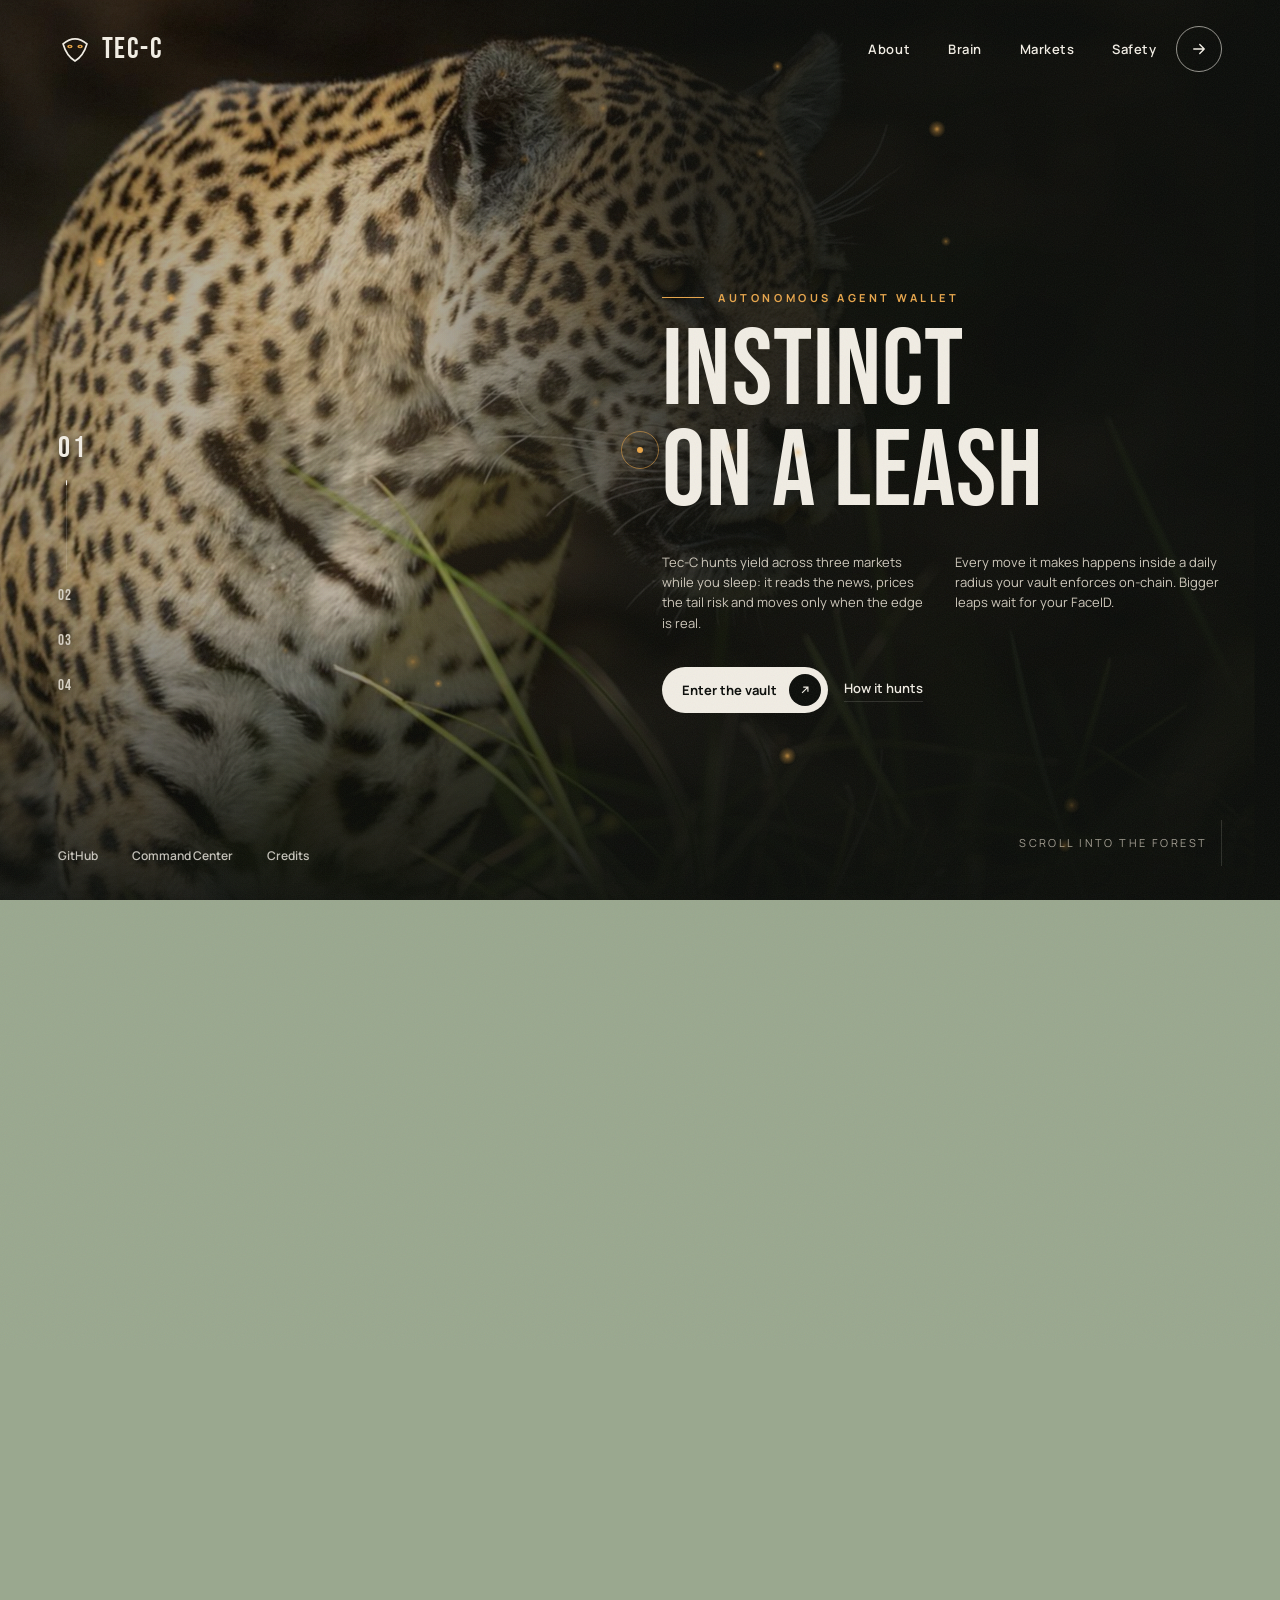
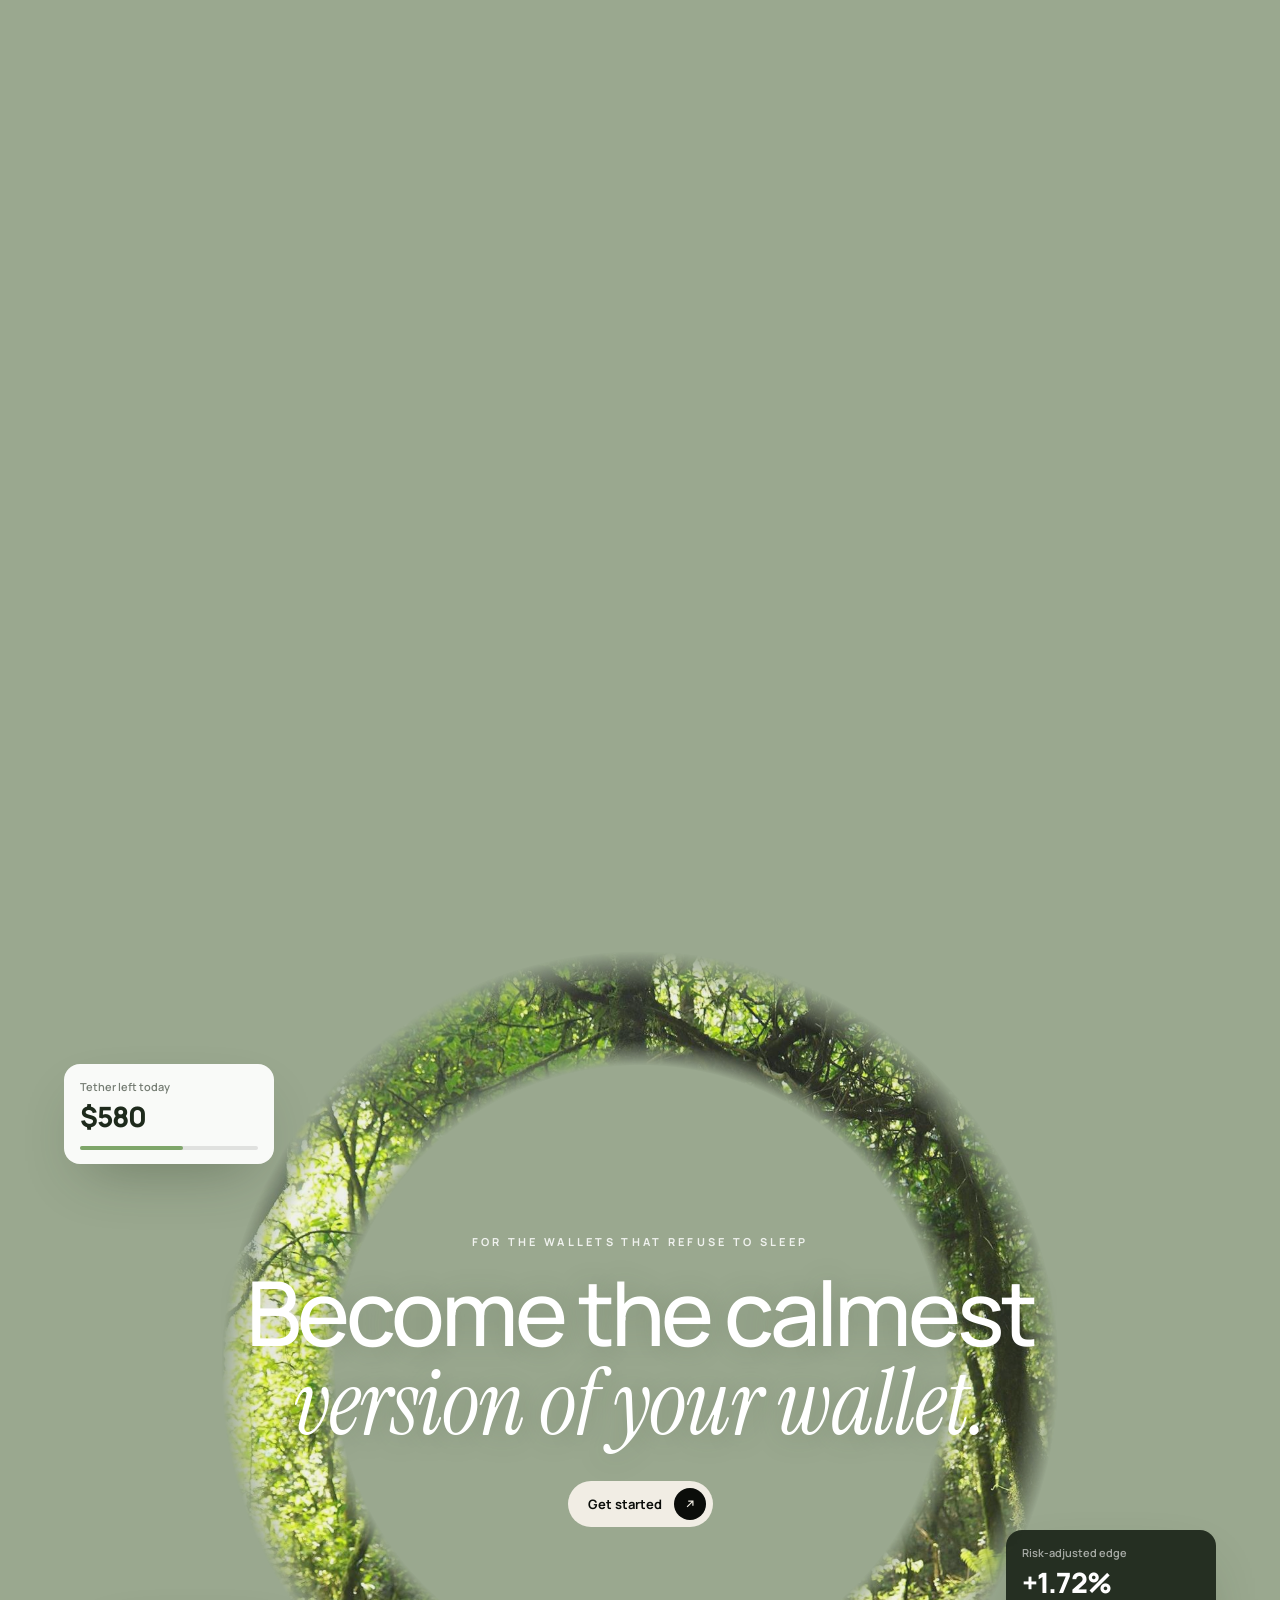
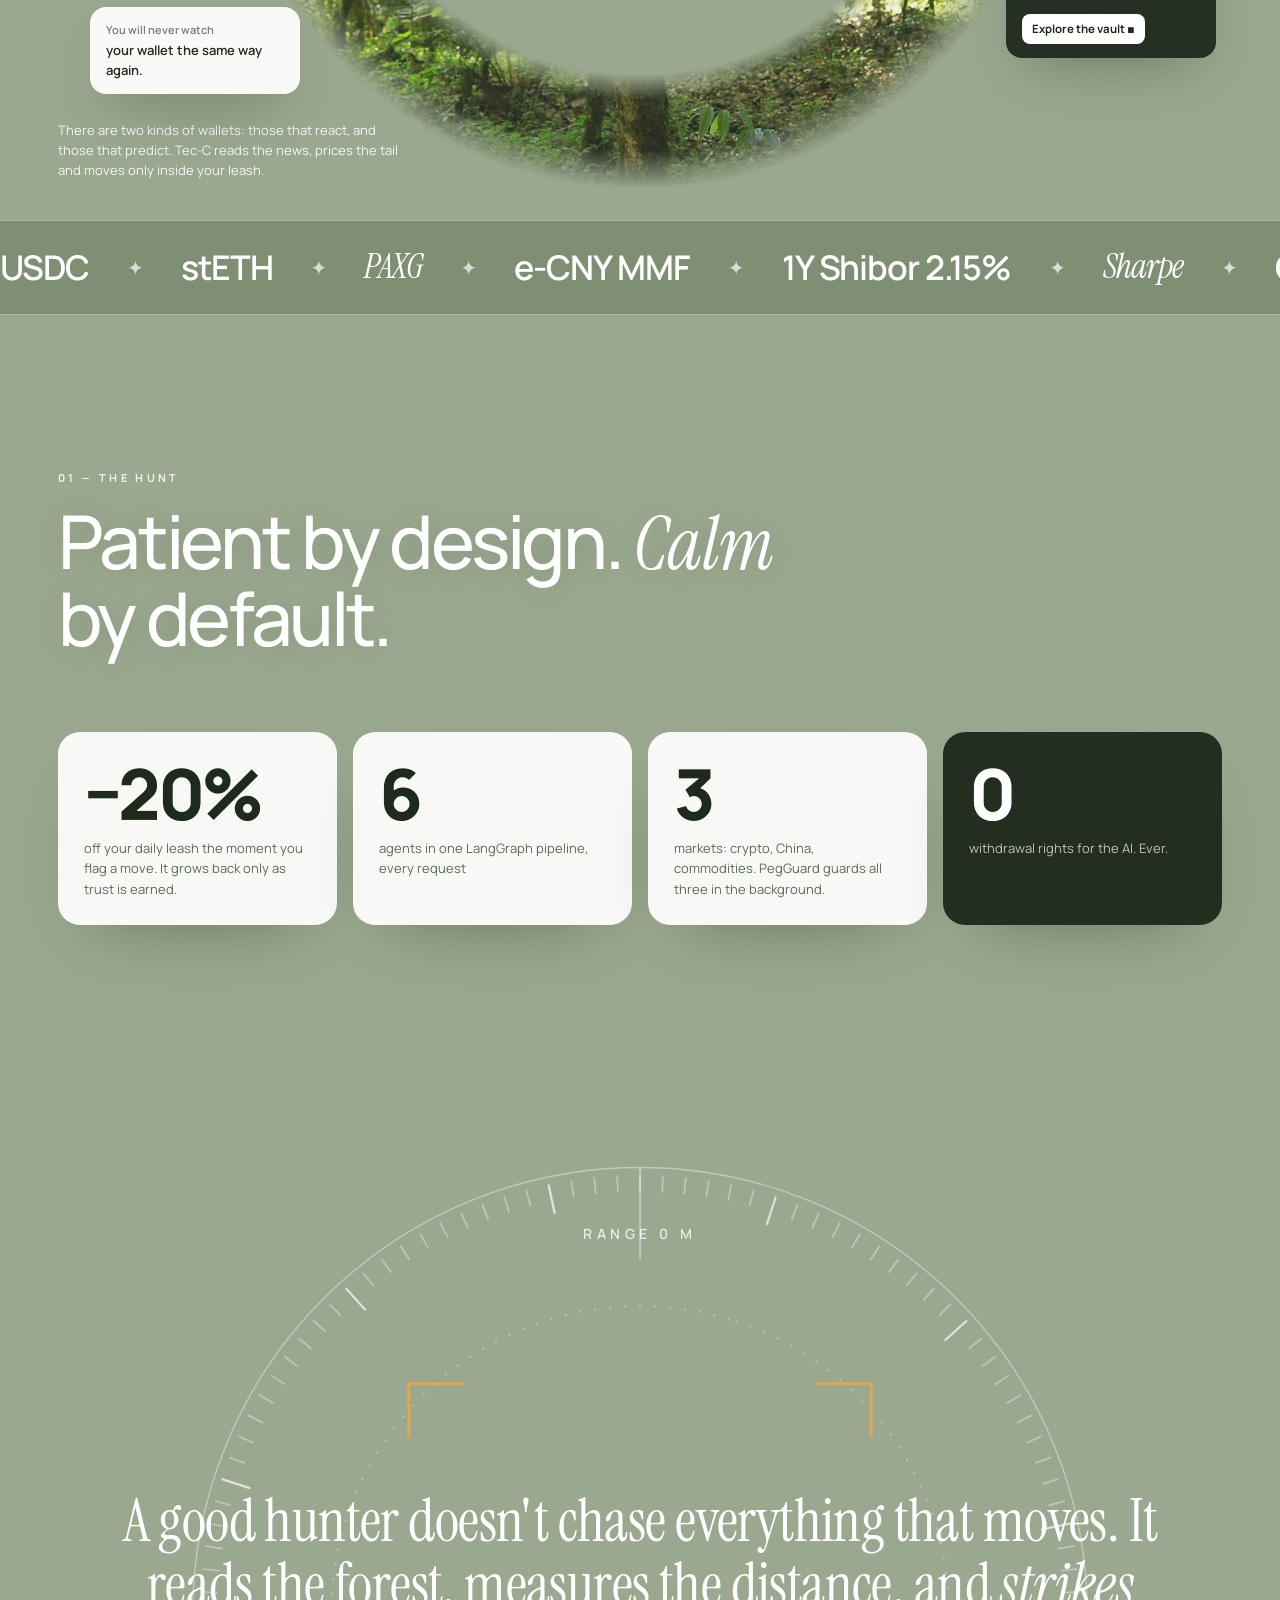
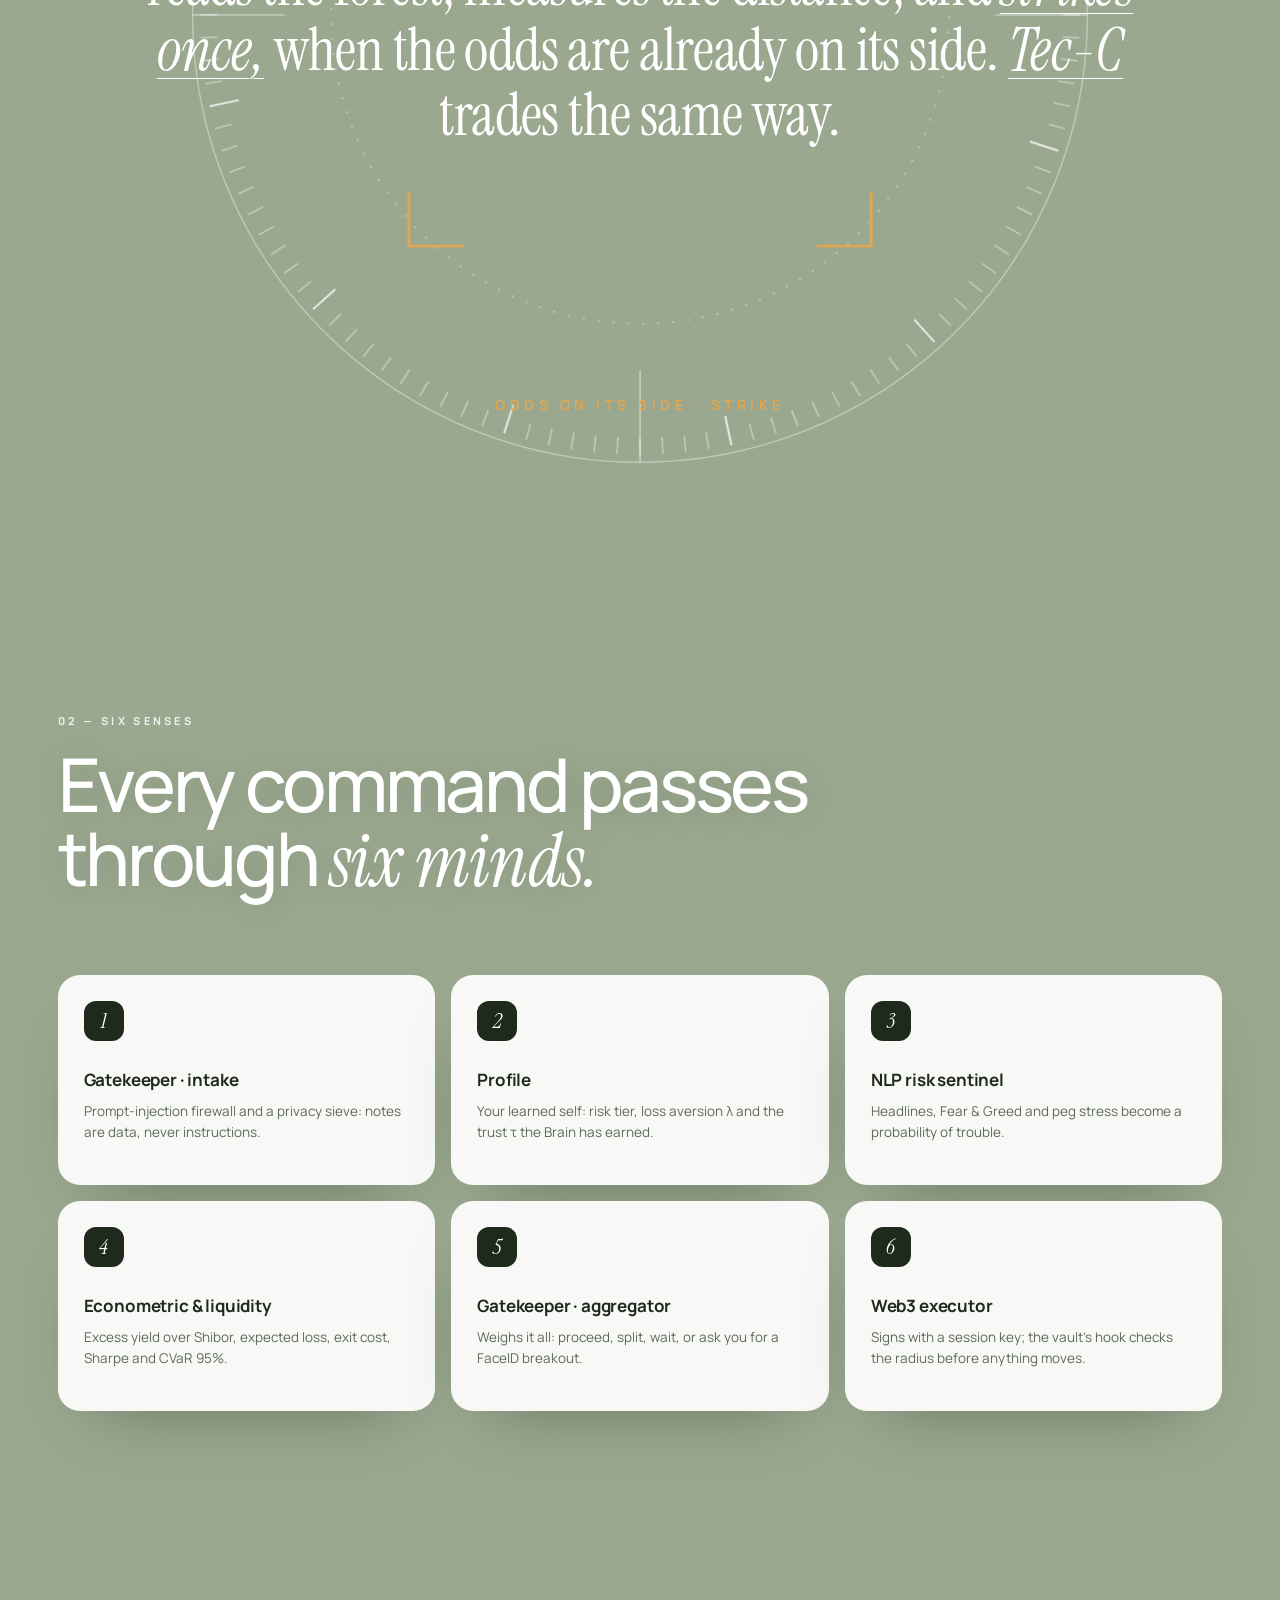
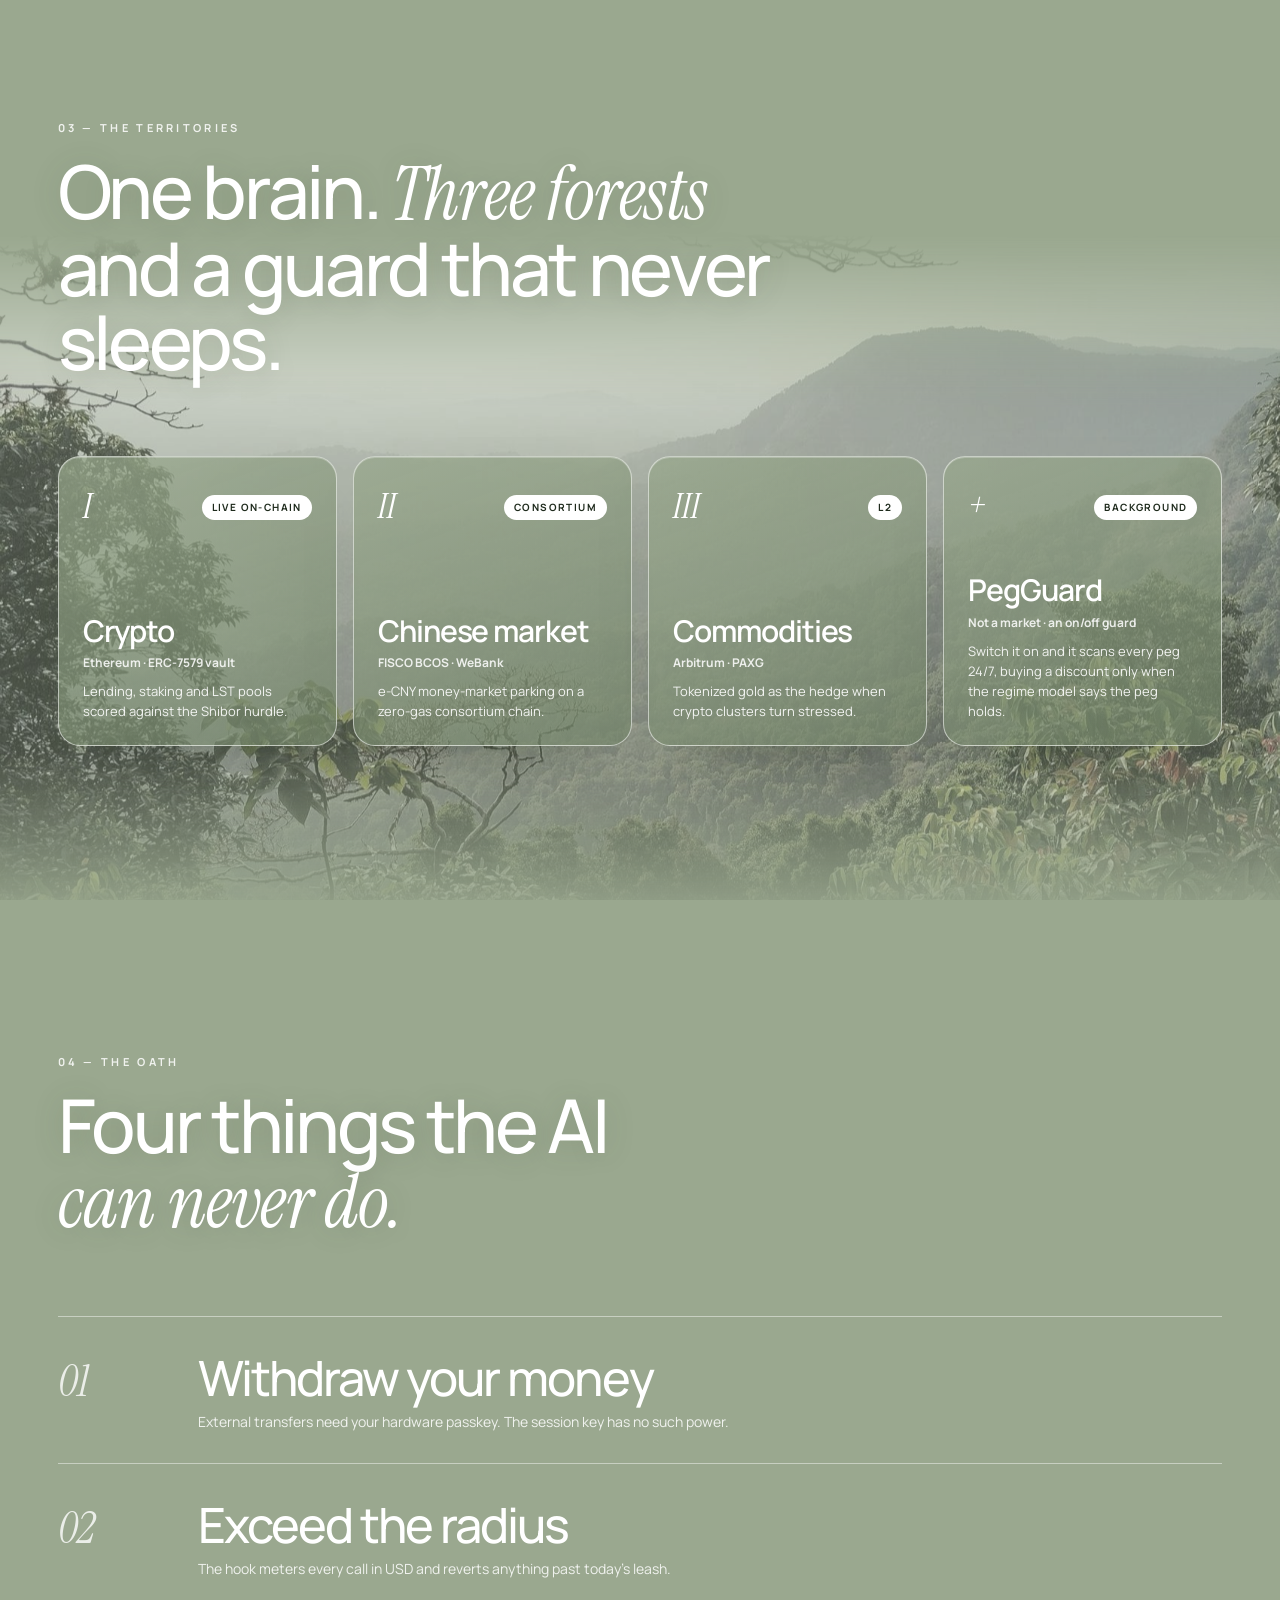
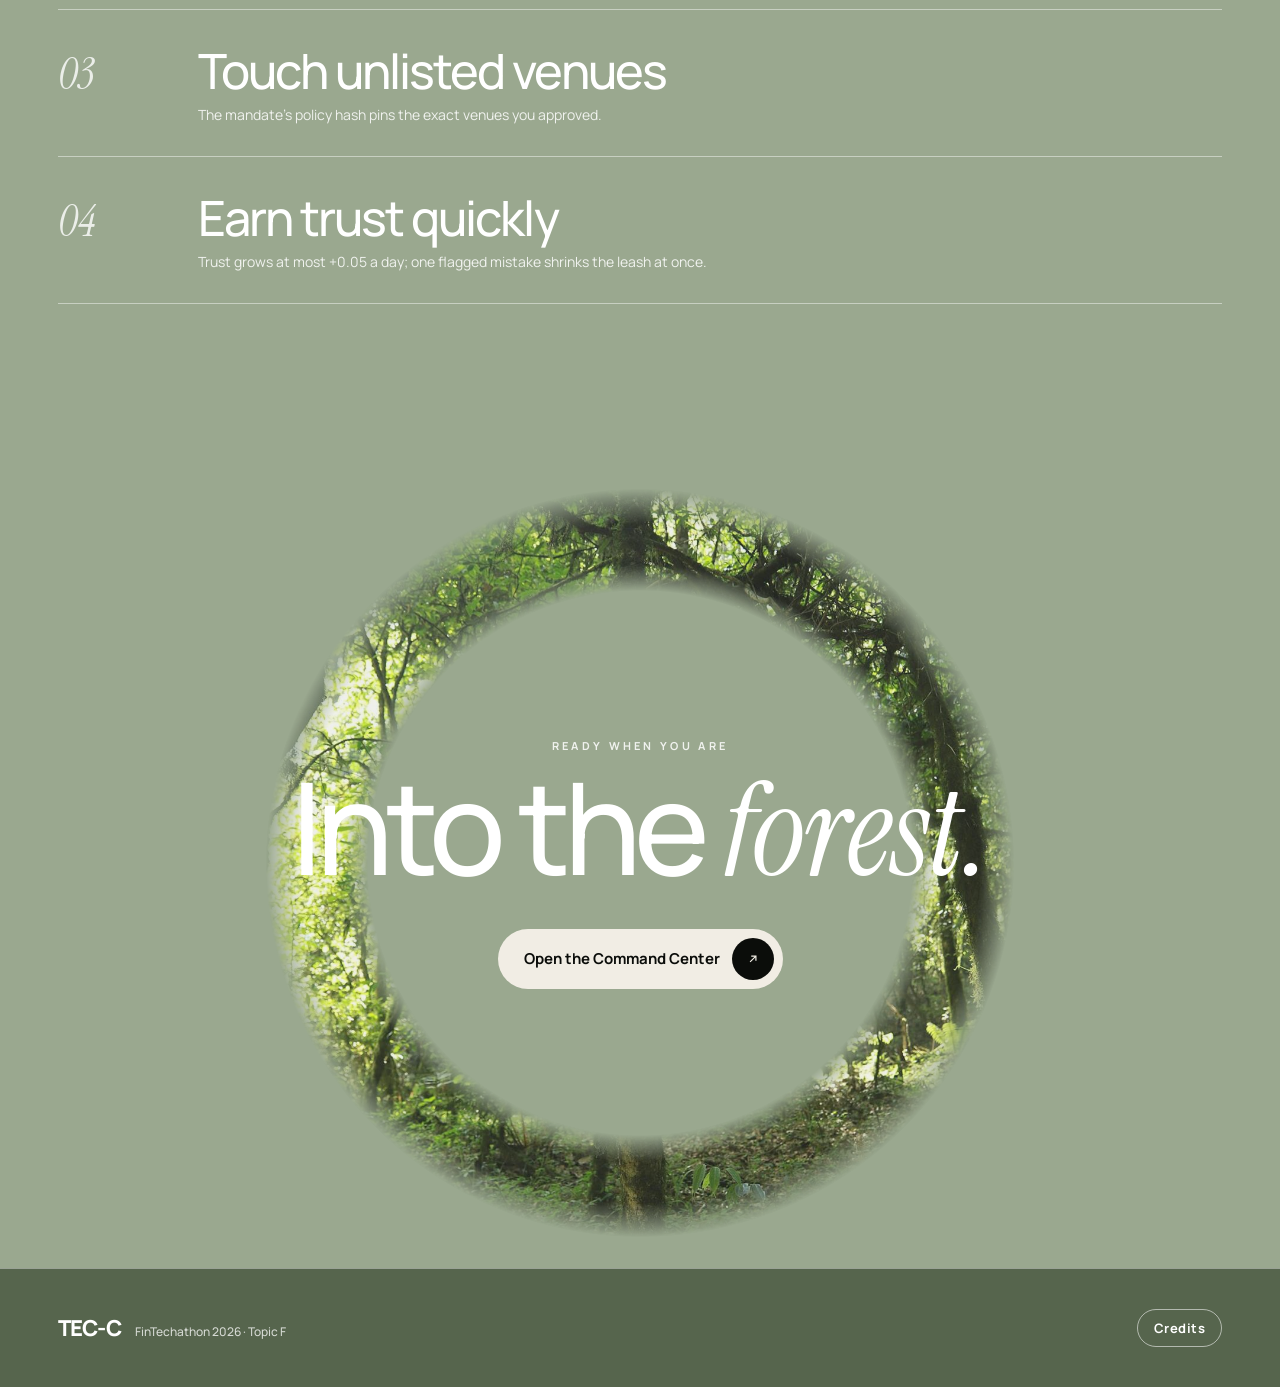
==== commit ac8d21e4: "feat: redirect public domain to local dev environment when live, with GitHub repo fallback" ====
--- a/web/index.html
+++ b/web/index.html
@@ -311,6 +311,6 @@
     </div>
   </footer>
 
-  <script src="assets/js/landing.js?v=32"></script>
+  <script src="assets/js/landing.js?v=33"></script>
 </body>
 </html>
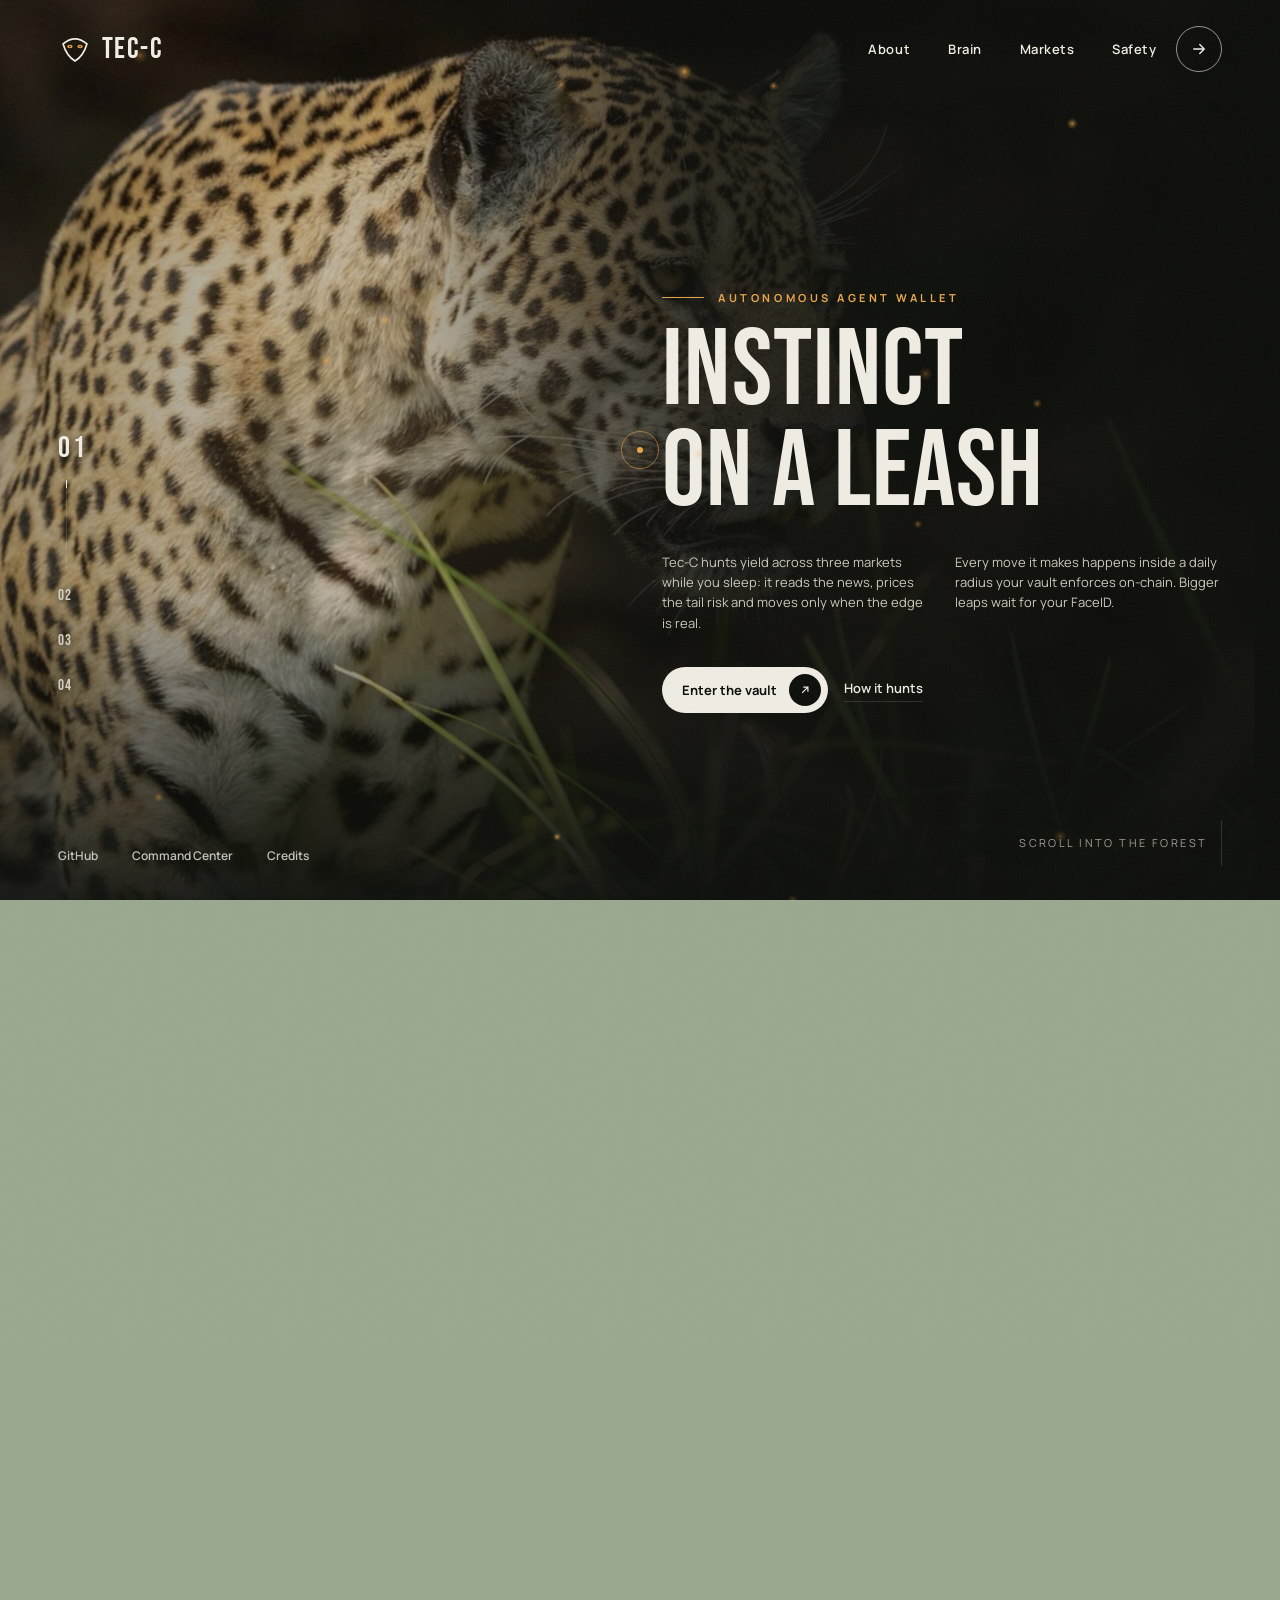
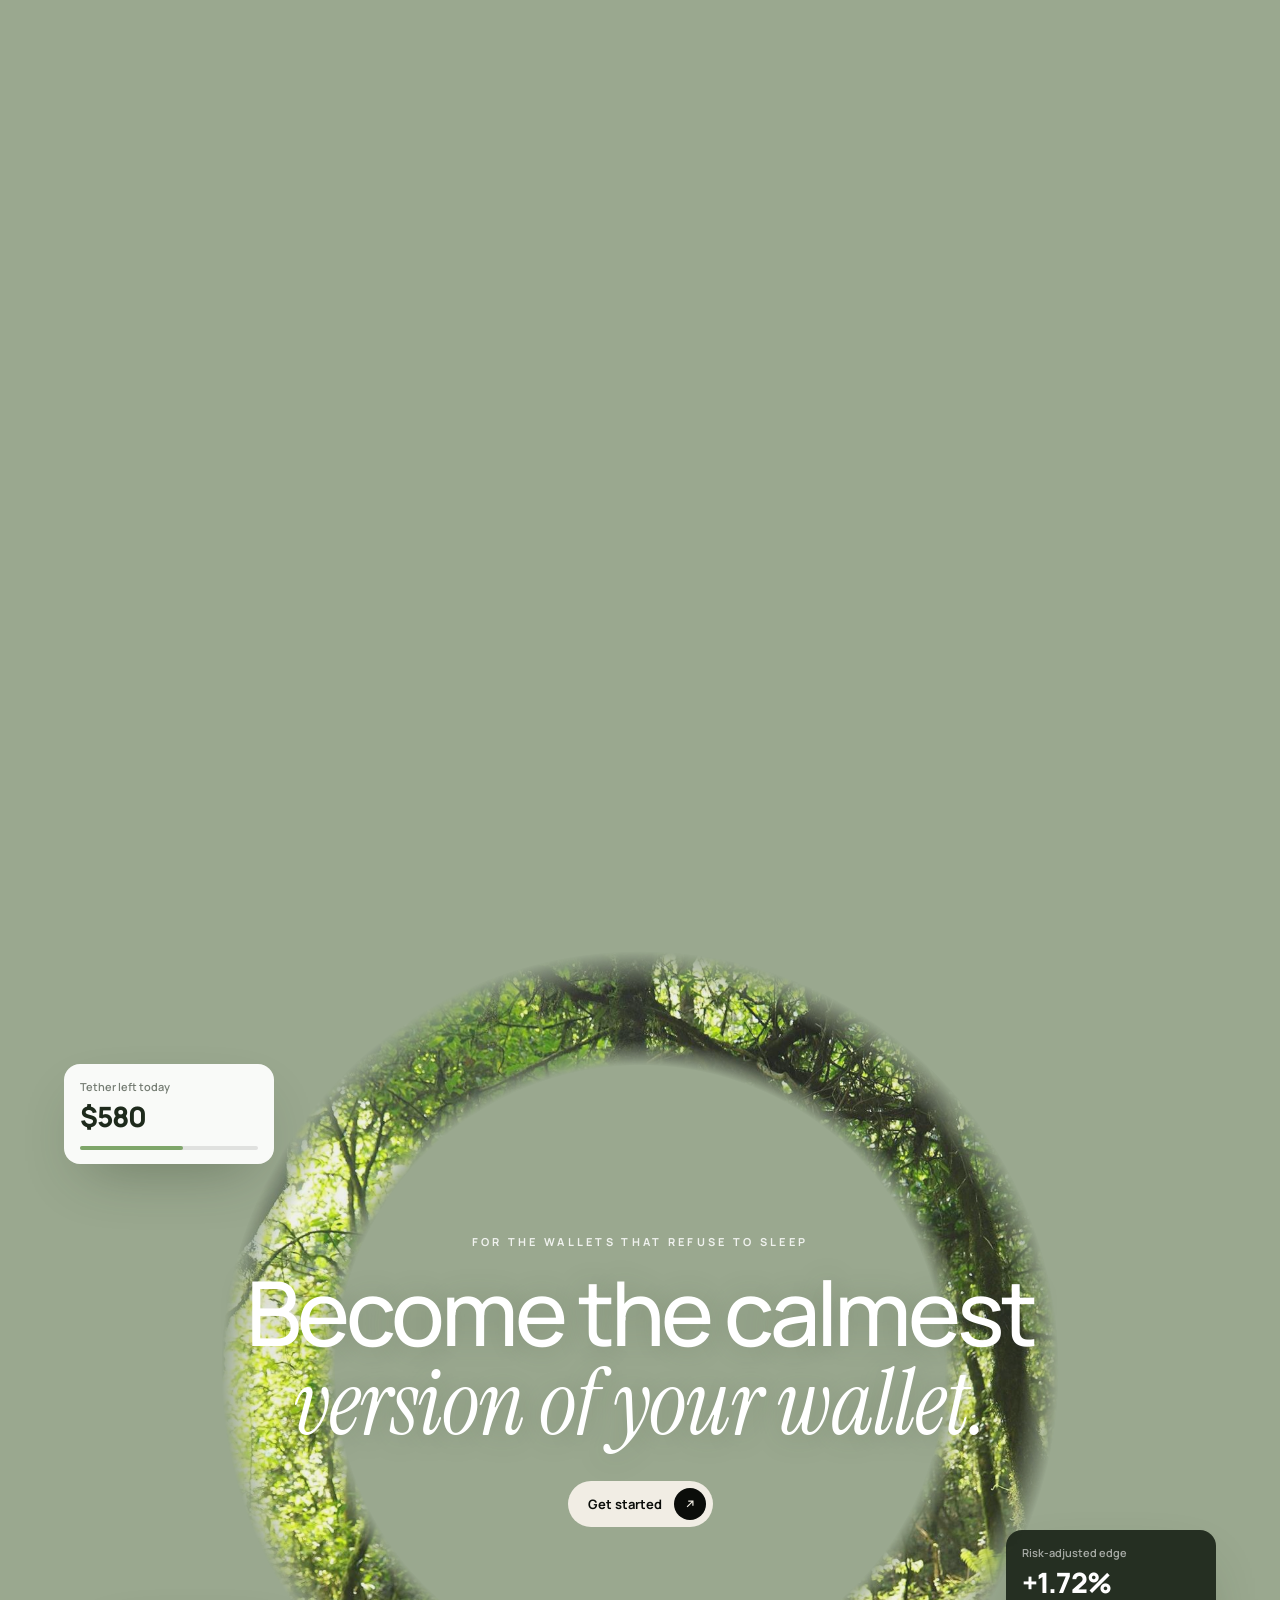
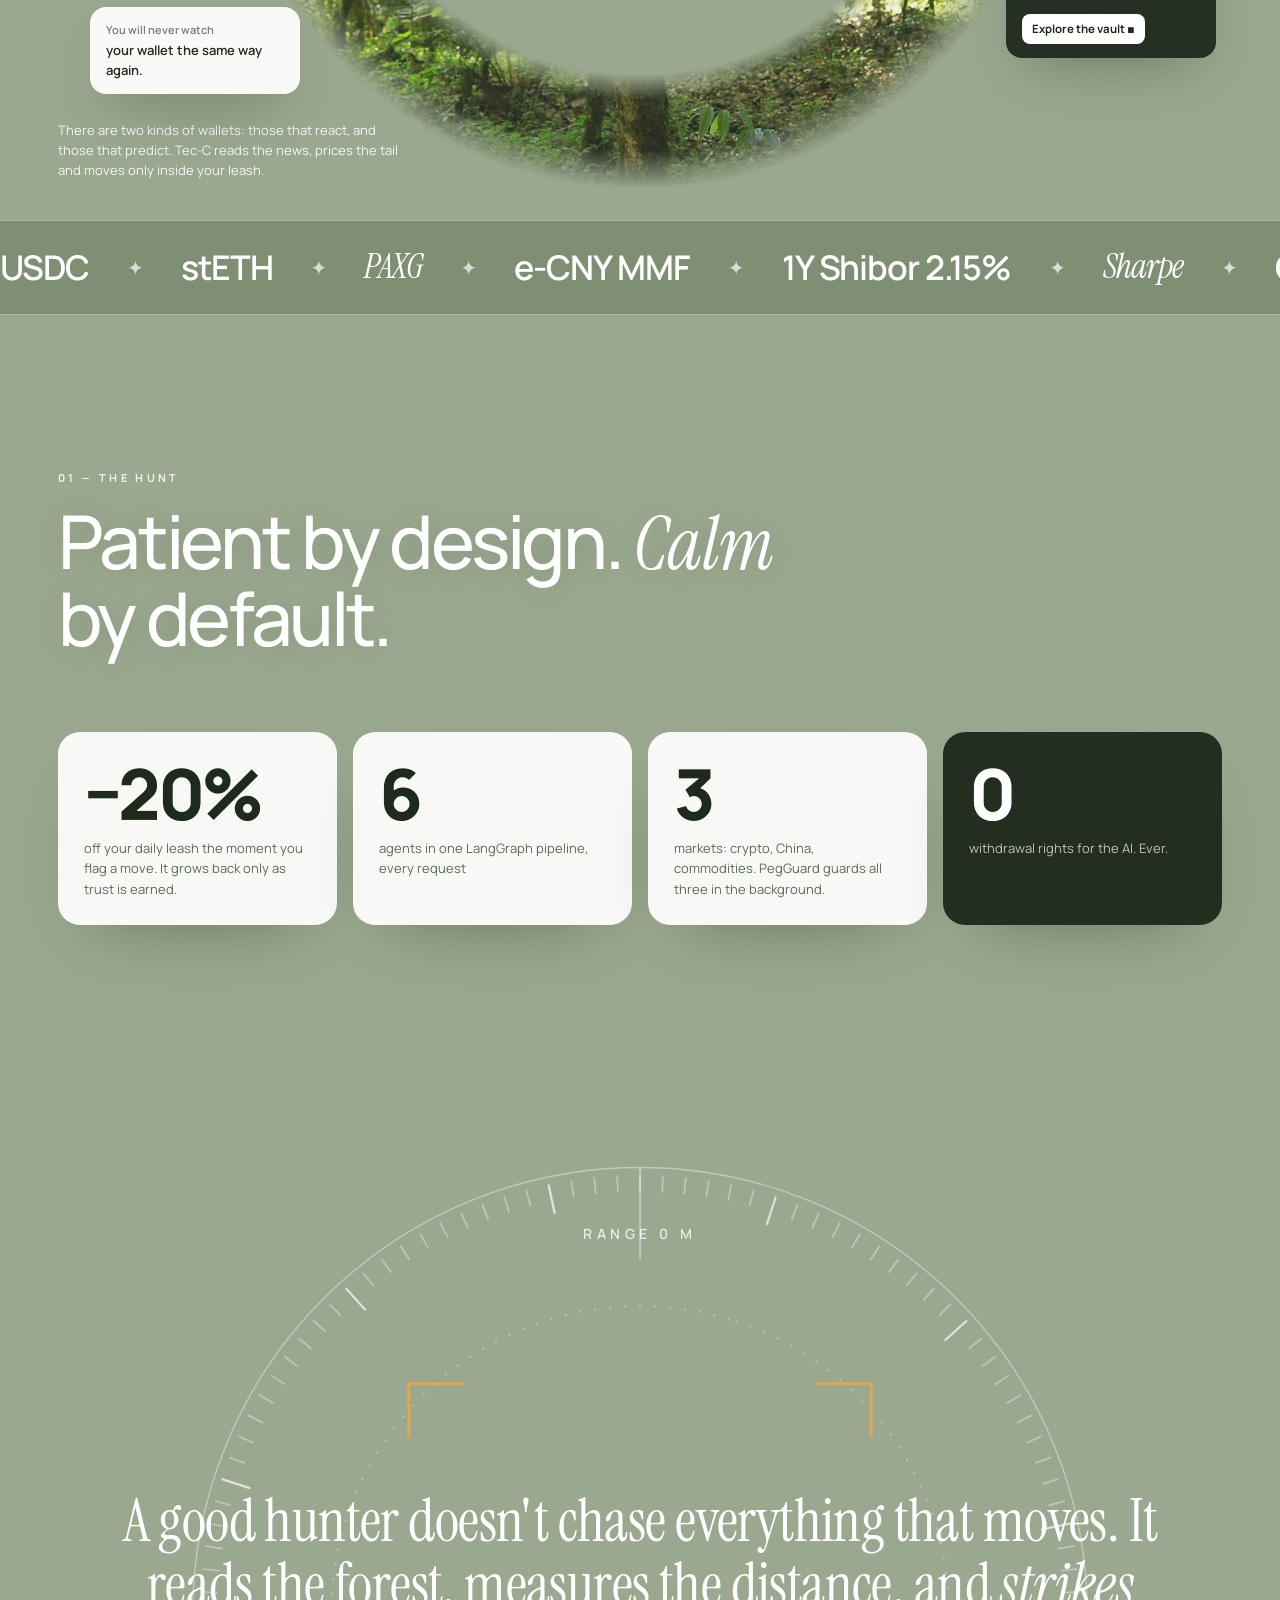
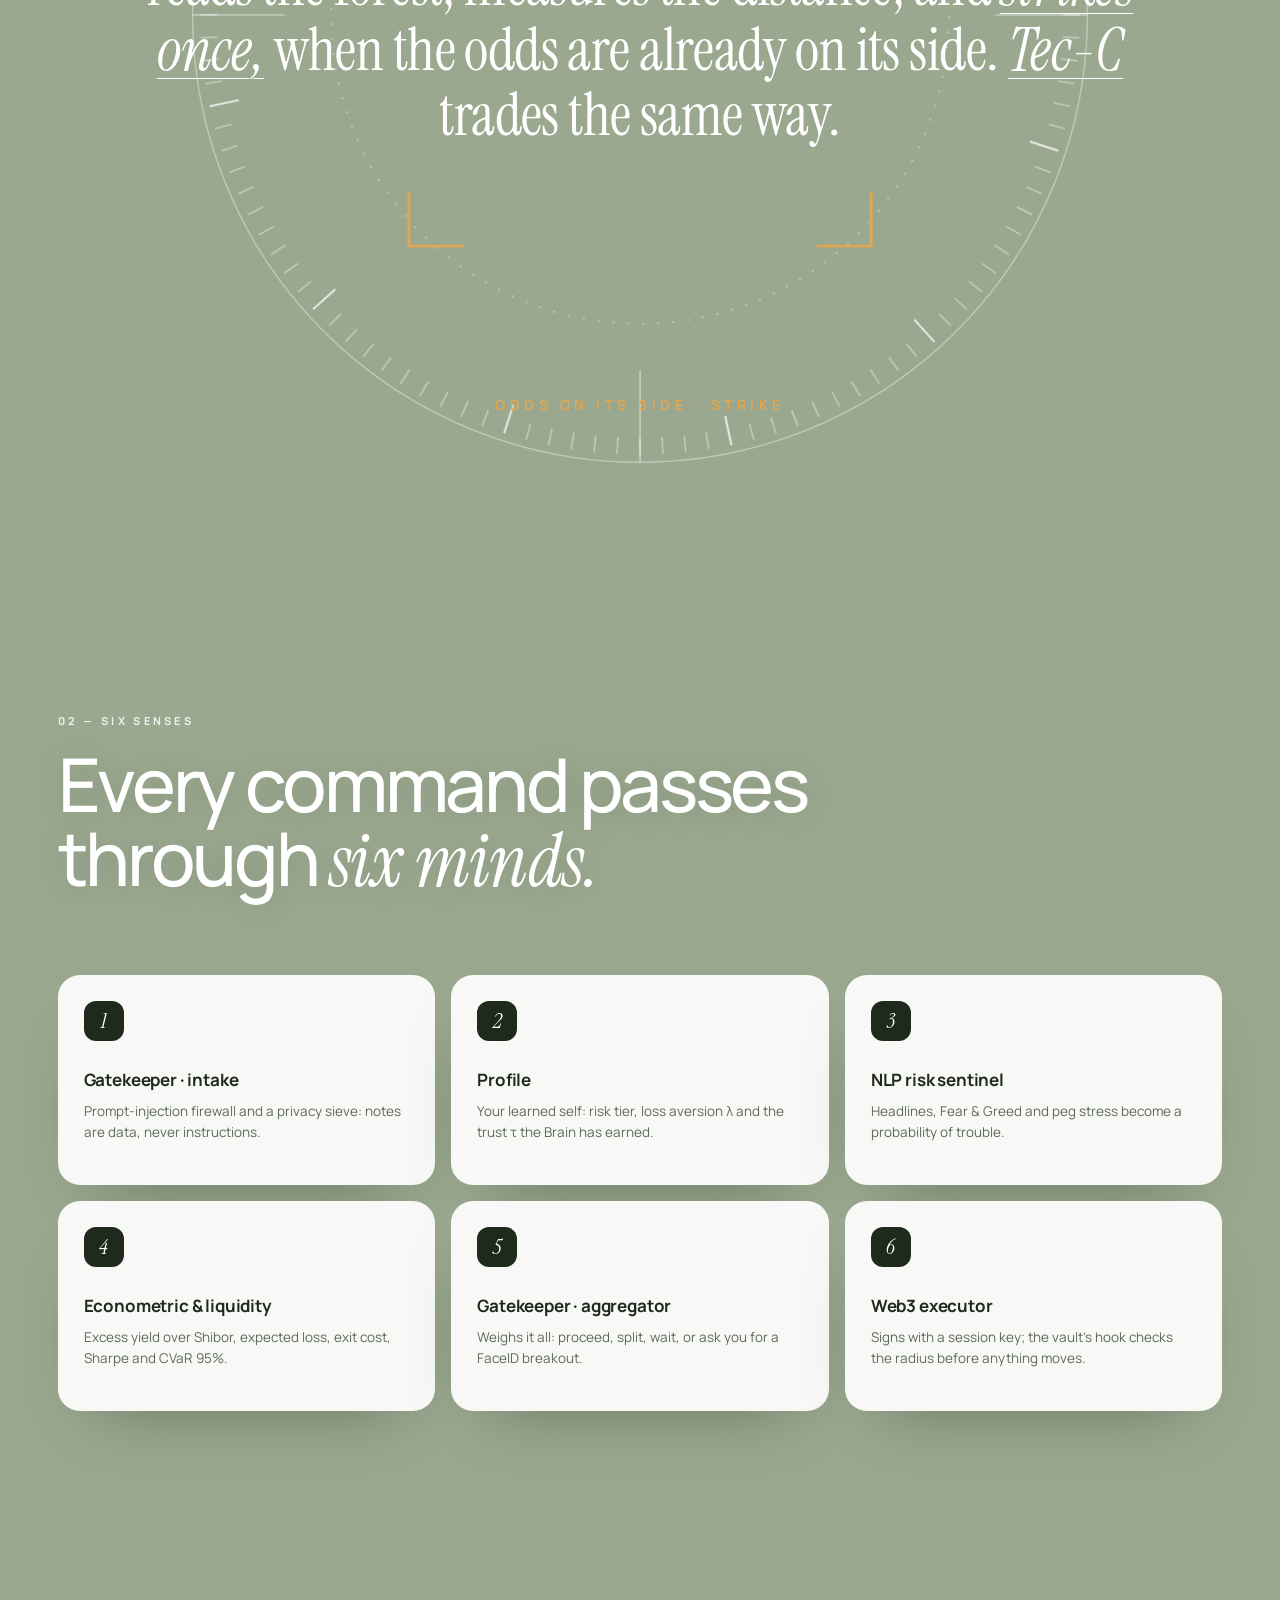
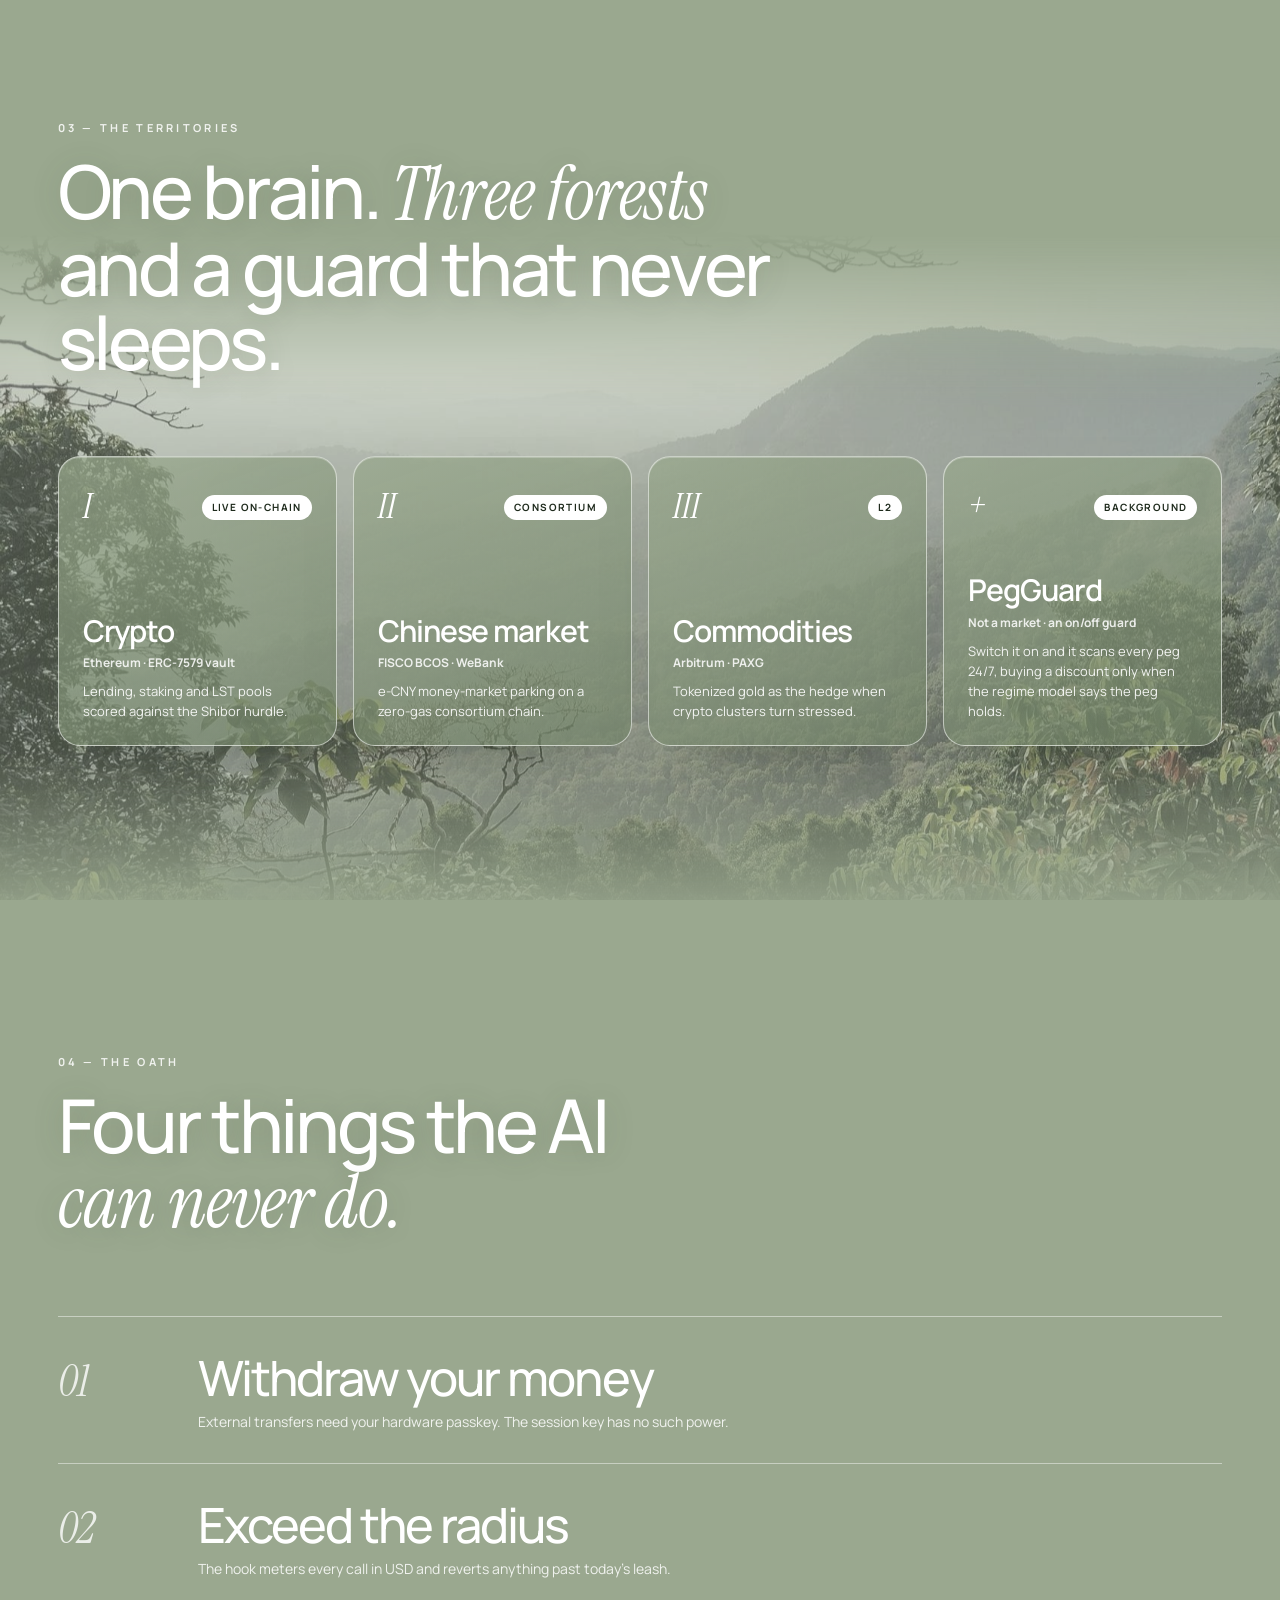
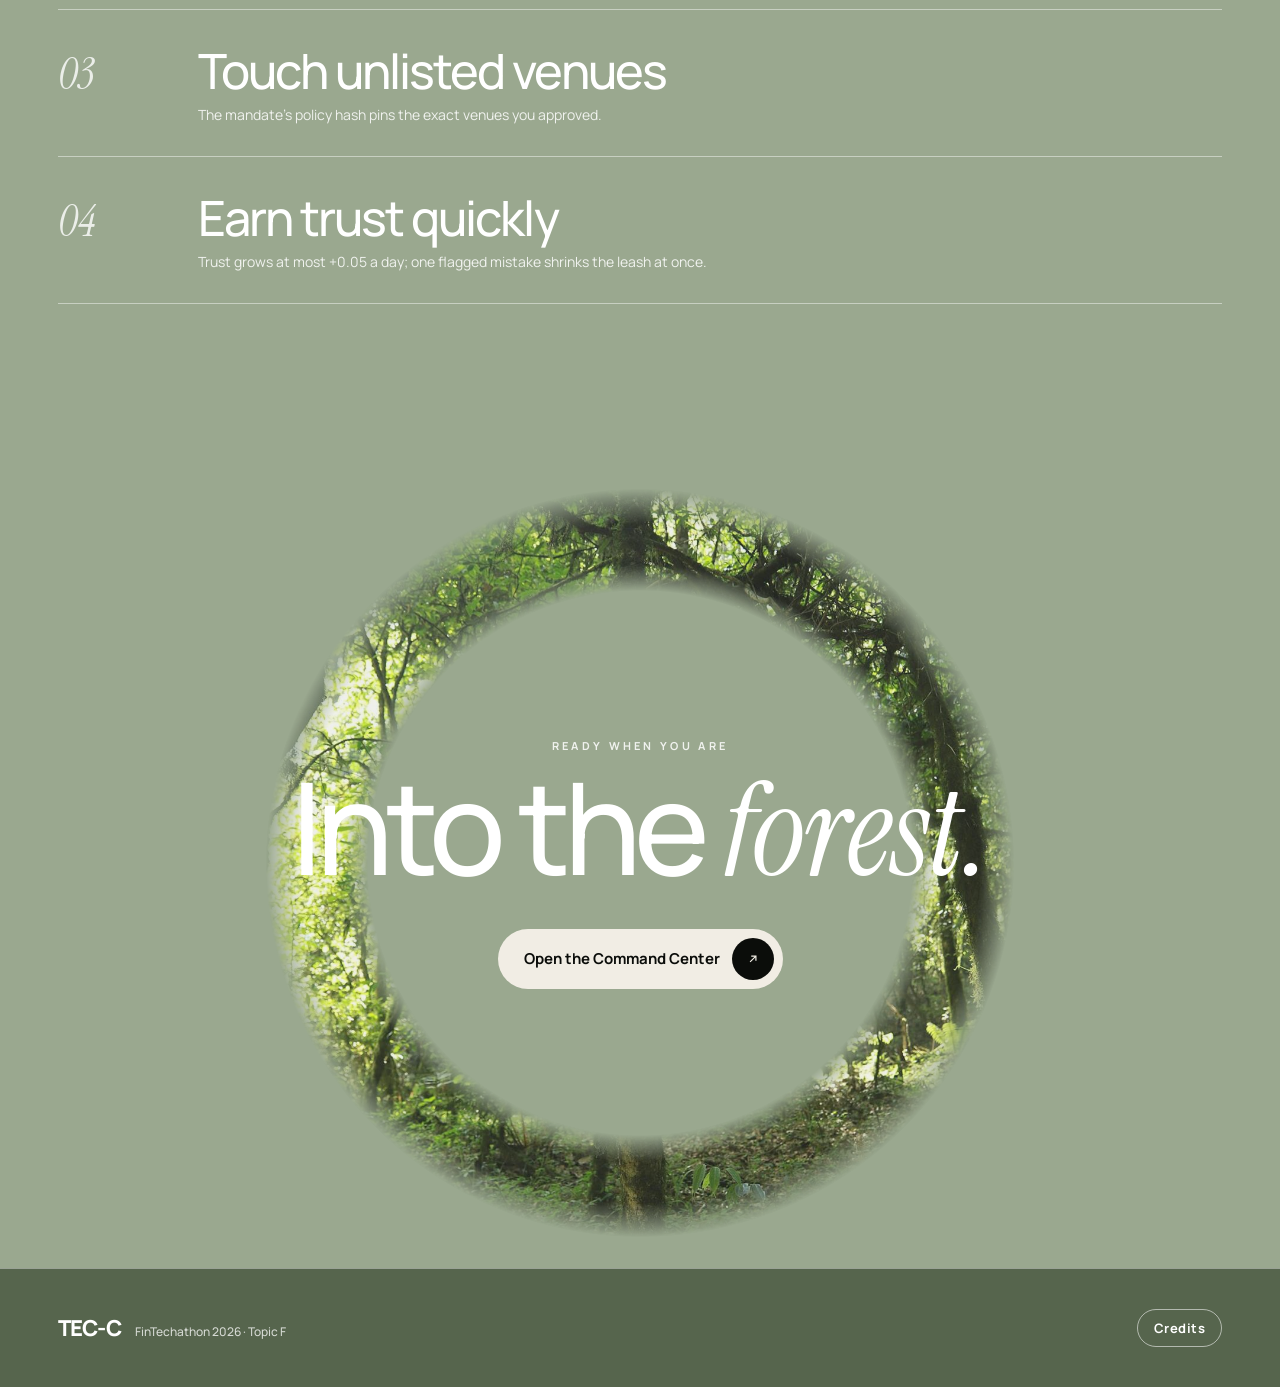
==== commit c7d6d391: "feat: enhance CI with python test suite, add Open Graph social cards, and sync vercel security heade" ====
--- a/web/index.html
+++ b/web/index.html
@@ -6,6 +6,15 @@
   <link rel="icon" href="assets/img/favicon.svg" type="image/svg+xml">
   <title>Tec-C · Instinct on a Leash</title>
   <meta name="description" content="Tec-C: an autonomous agent wallet that hunts yield like a jaguar, and never leaves its leash.">
+  <meta property="og:type" content="website">
+  <meta property="og:url" content="https://www.tec-c.xyz">
+  <meta property="og:title" content="Tec-C · Instinct on a Leash">
+  <meta property="og:description" content="Autonomous agent wallet infrastructure (ERC-7579 / ERC-4337) with on-chain tether guard leashes, biometric passkeys, and multi-chain arbitrage.">
+  <meta property="og:image" content="https://www.tec-c.xyz/assets/img/jaguar-hero.jpg">
+  <meta name="twitter:card" content="summary_large_image">
+  <meta name="twitter:title" content="Tec-C · Instinct on a Leash">
+  <meta name="twitter:description" content="Autonomous agent wallet infrastructure with on-chain tether guardrails and biometric passkeys.">
+  <meta name="twitter:image" content="https://www.tec-c.xyz/assets/img/jaguar-hero.jpg">
   <link rel="preconnect" href="https://fonts.googleapis.com">
   <link rel="preconnect" href="https://fonts.gstatic.com" crossorigin>
   <link href="https://fonts.googleapis.com/css2?family=Bebas+Neue&family=Instrument+Serif:ital@0;1&family=Manrope:wght@300;400;500;600;700;800&display=swap" rel="stylesheet">
